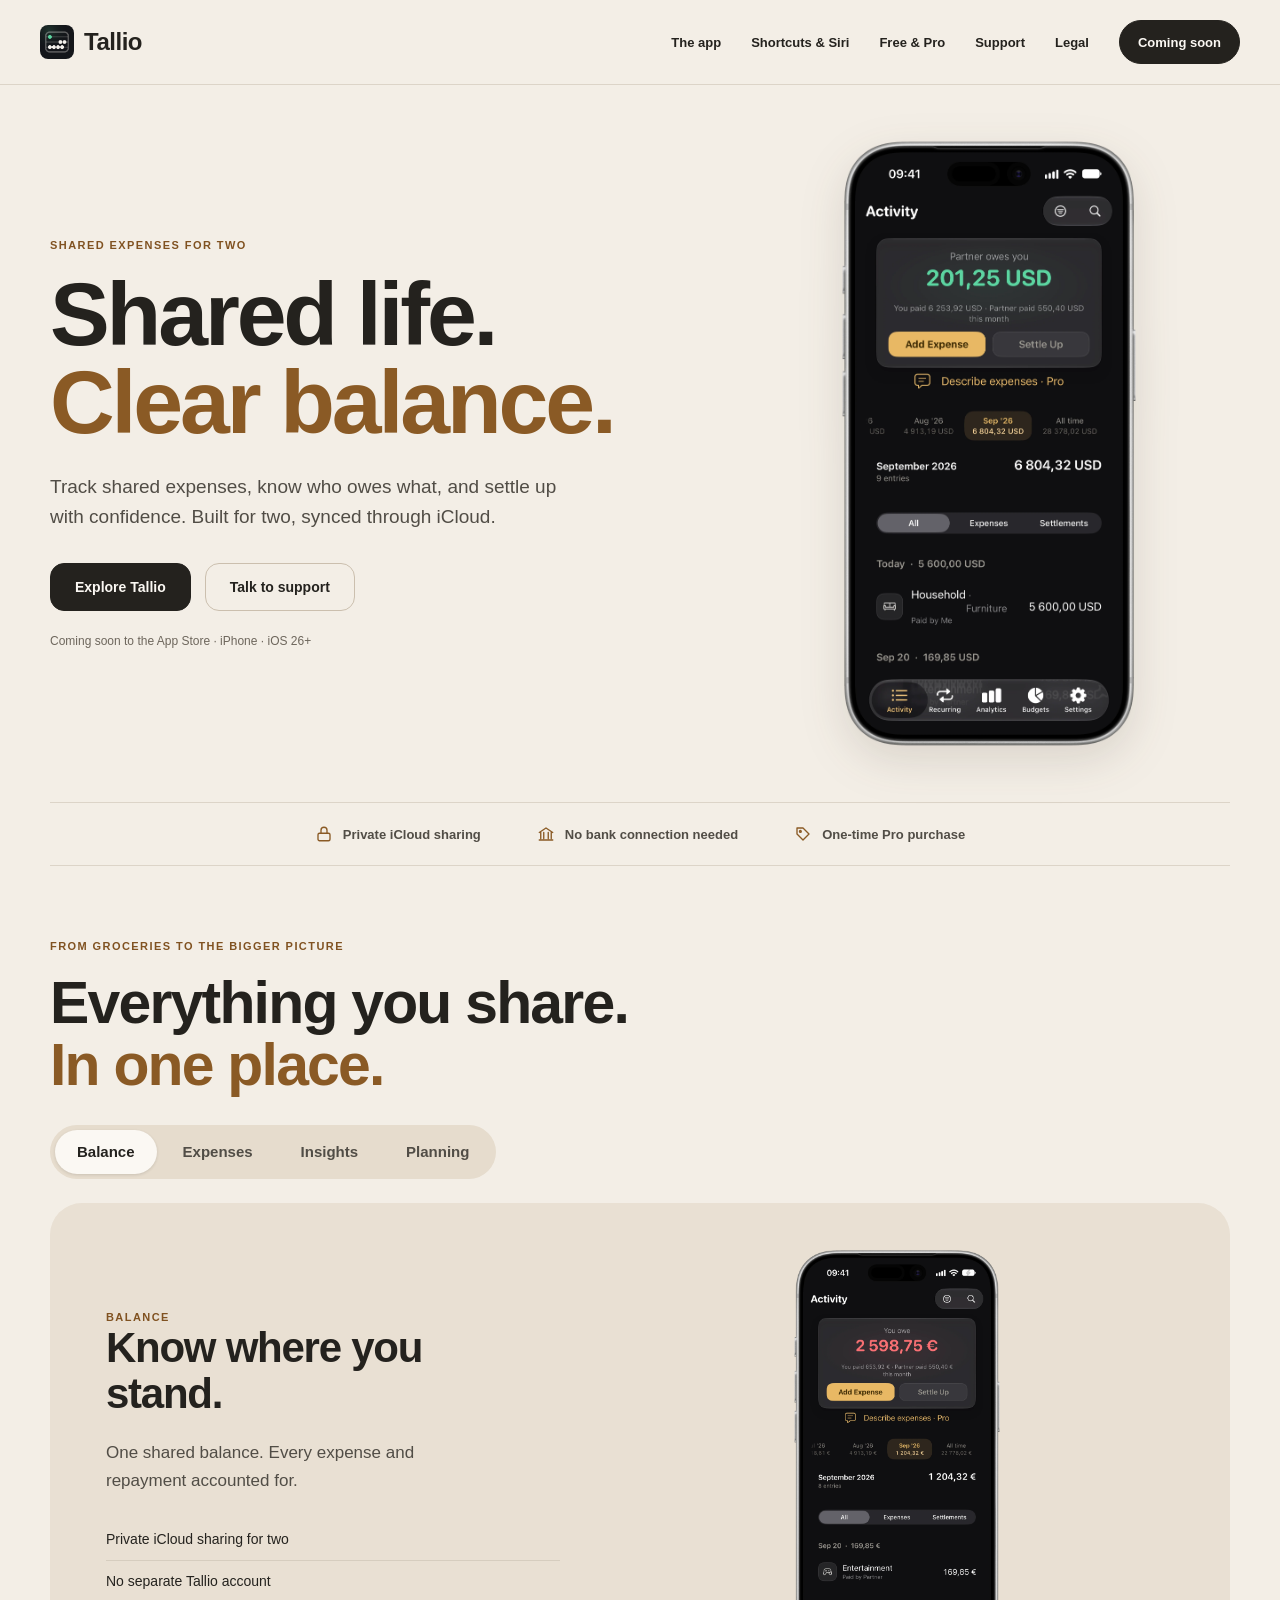
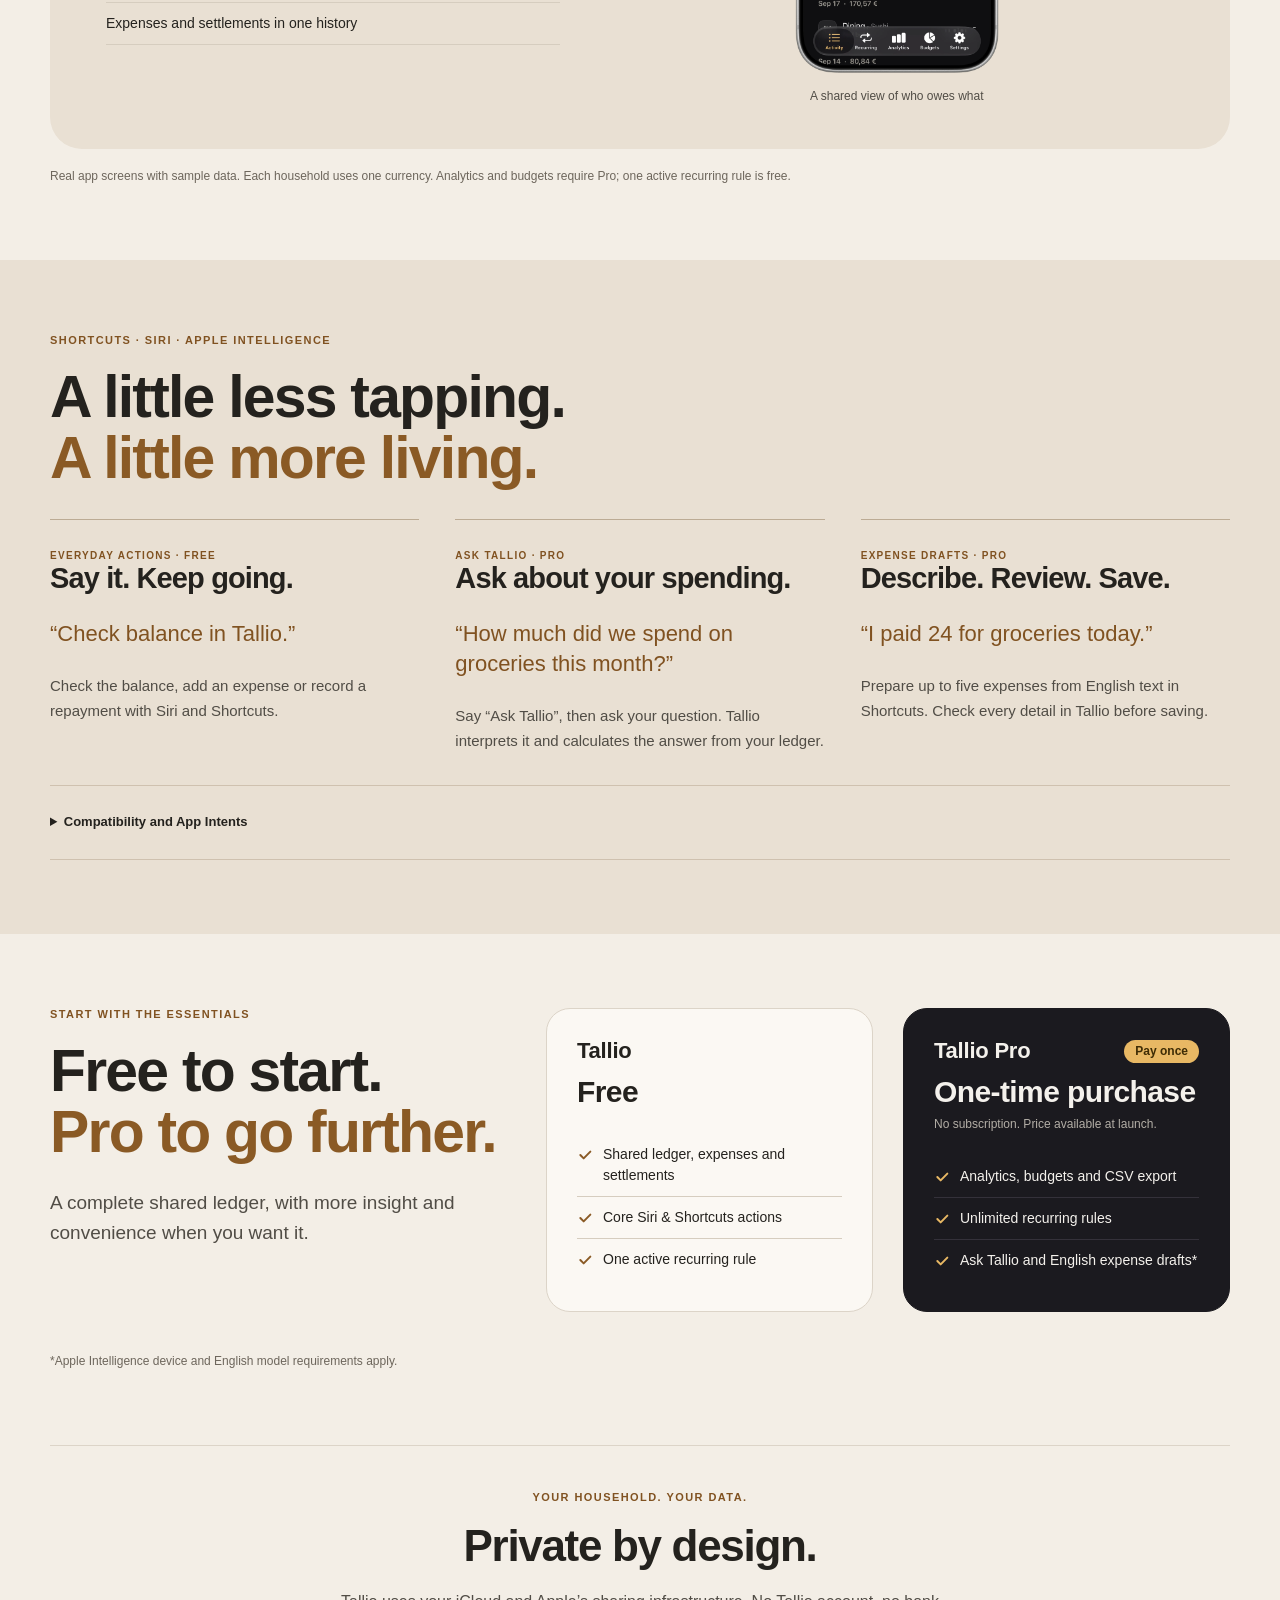
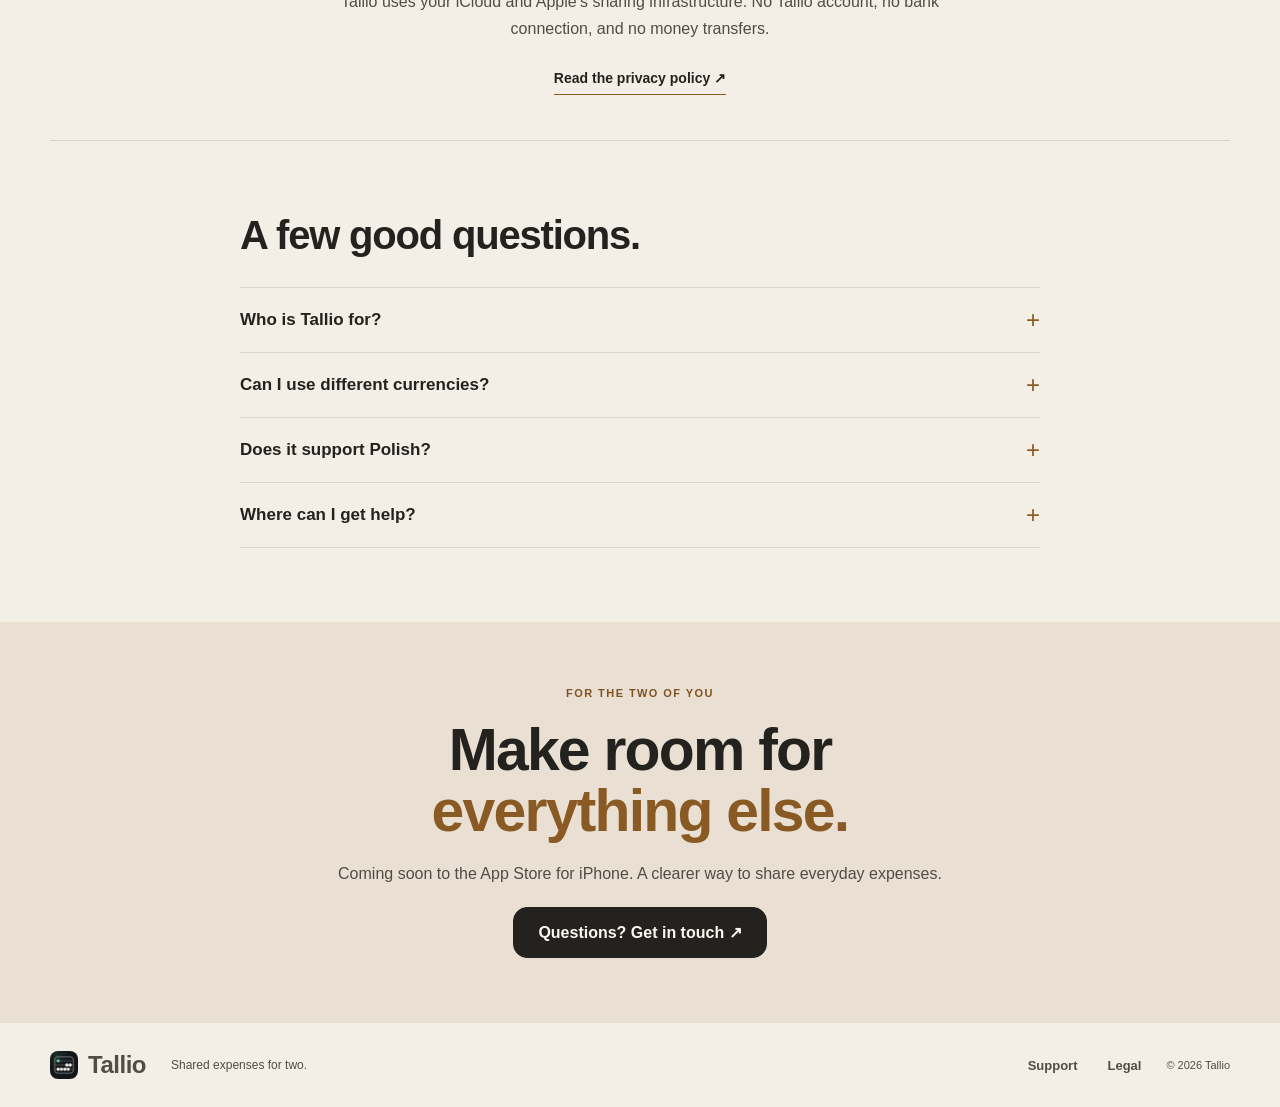
==== index.html @ 91991358 "Give the product page a confident sans-serif treatment Finish the move to sans-serif: bold headings " ====
<!doctype html><html lang="en"><head>
  <meta charset="utf-8">
  <meta name="viewport" content="width=device-width, initial-scale=1">
  <title>Tallio — shared life. Clear balance.</title>
  <meta name="description" content="Tallio is a private shared ledger for two people. Record expenses, split them fairly, and see the balance clearly. Coming soon to the App Store for iPhone.">
  <link rel="canonical" href="https://ciesls.github.io/tallio/">
  <meta property="og:type" content="website">
  <meta property="og:site_name" content="Tallio">
  <meta property="og:url" content="https://ciesls.github.io/tallio/">
  <meta property="og:title" content="Tallio — shared life. Clear balance.">
  <meta property="og:description" content="A private shared ledger for two people. Record expenses, split them fairly, and see the balance clearly.">
  <meta property="og:image" content="https://ciesls.github.io/tallio/social-preview-20260922-sans.png">
  <meta property="og:image:type" content="image/png">
  <meta property="og:image:width" content="1200">
  <meta property="og:image:height" content="630">
  <meta property="og:image:alt" content="Tallio — Shared life. Clear balance. A private shared ledger for two, with the current app in an iPhone 17 Pro frame.">
  <meta name="twitter:card" content="summary_large_image">
  <meta name="twitter:title" content="Tallio — shared life. Clear balance.">
  <meta name="twitter:description" content="A private shared ledger for two people. Coming soon to the App Store for iPhone.">
  <meta name="twitter:image" content="https://ciesls.github.io/tallio/social-preview-20260922-sans.png">
  <meta name="twitter:image:alt" content="Tallio — Shared life. Clear balance. A private shared ledger for two.">
  <link rel="icon" type="image/x-icon" href="favicon-20260909.ico">
  <link rel="icon" type="image/png" sizes="32x32" href="favicon-32-20260909.png">
  <link rel="icon" type="image/png" sizes="192x192" href="favicon-192-20260909.png">
  <link rel="apple-touch-icon" sizes="180x180" href="apple-touch-icon-20260909.png">
  <link rel="stylesheet" href="product.css?v=20260923a">
<noscript><style>.tour-panel[hidden]{display:grid}.tour-controls{display:none}</style></noscript></head><body>
<a class="skip" href="#main">Skip to content</a>
<header><a class="brand" href="#top"><img src="app-icon.png" alt="" width="34" height="34">Tallio</a><nav aria-label="Main navigation"><a href="#tour">The app</a><a href="#shortcuts">Shortcuts &amp; Siri</a><a href="#plans">Free &amp; Pro</a><a href="support.html">Support</a><a href="legal/privacy.html">Legal</a><a class="nav-cta" href="#launch">Coming soon</a></nav></header>
<main id="main"><span id="features"></span><section class="hero wrap" id="top"><div class="hero-copy"><p class="eyebrow">Shared expenses for two</p><h1>Shared life.<br><em>Clear balance.</em></h1><p class="lede">Track shared expenses, know who owes what, and settle up with confidence. Built for two, synced through iCloud.</p><div class="actions"><a class="button" href="#tour">Explore Tallio</a><a class="button button-secondary" href="support.html">Talk to support</a></div><p class="availability">Coming soon to the App Store · iPhone · iOS 26+</p></div><div class="hero-product"><img src="screenshots/framed/activity-usd-20260922.webp" width="1350" height="2760" alt="Tallio’s shared balance and expense history" fetchpriority="high"></div></section>
<div class="trust wrap"><span><svg viewBox="0 0 24 24" aria-hidden="true"><rect x="4" y="11" width="16" height="10" rx="2"/><path d="M8 11V7a4 4 0 0 1 8 0v4"/></svg>Private iCloud sharing</span><span><svg viewBox="0 0 24 24" aria-hidden="true"><path d="M3 10l9-6 9 6M5 10v8M19 10v8M9 10v8M15 10v8M3 20h18"/></svg>No bank connection needed</span><span><svg viewBox="0 0 24 24" aria-hidden="true"><path d="M20 12l-8 8-8-8V4h8z"/><circle cx="8.5" cy="8.5" r="1.2"/></svg>One-time Pro purchase</span></div>
<section class="wrap section" id="tour"><span id="how"></span><div class="section-heading"><p class="eyebrow">From groceries to the bigger picture</p><h2>Everything you share.<br><em>In one place.</em></h2></div><div class="tour-controls" role="group" aria-label="Choose a feature"><button id="tour-0" aria-controls="panel-0" aria-pressed="true" data-panel="0">Balance</button><button id="tour-1" aria-controls="panel-1" aria-pressed="false" data-panel="1">Expenses</button><button id="tour-2" aria-controls="panel-2" aria-pressed="false" data-panel="2">Insights</button><button id="tour-3" aria-controls="panel-3" aria-pressed="false" data-panel="3">Planning</button></div><section class="tour-panel" id="panel-0" aria-labelledby="tour-0" ><div class="tour-copy"><span class="eyebrow">Balance</span><h3>Know where you stand.</h3><p>One shared balance. Every expense and repayment accounted for.</p><ul><li>Private iCloud sharing for two</li><li>No separate Tallio account</li><li>Expenses and settlements in one history</li></ul></div><div class="tour-images"><figure><a href="screenshots/framed/balance-eur-20260922.webp" target="_blank" rel="noopener"><img src="screenshots/framed/balance-eur-20260922.webp" width="1350" height="2760" alt="A shared view of who owes what" loading="lazy"></a><figcaption>A shared view of who owes what</figcaption></figure></div></section><section class="tour-panel" id="panel-1" aria-labelledby="tour-1" hidden><div class="tour-copy"><span class="eyebrow">Expenses</span><h3>Record. Split. Settle.</h3><p>Log what happened, choose who paid, and keep repayments in the same history.</p></div><div class="tour-images"><figure><a href="screenshots/framed/expense-pln-20260921.webp" target="_blank" rel="noopener"><img src="screenshots/framed/expense-pln-20260921.webp" width="1350" height="2760" alt="Add a shared expense" loading="lazy"></a><figcaption>Add a shared expense</figcaption></figure><figure><a href="screenshots/framed/settlement-jpy-20260921.webp" target="_blank" rel="noopener"><img src="screenshots/framed/settlement-jpy-20260921.webp" width="1350" height="2760" alt="Record a repayment" loading="lazy"></a><figcaption>Record a repayment</figcaption></figure></div></section><section class="tour-panel" id="panel-2" aria-labelledby="tour-2" hidden><div class="tour-copy"><span class="eyebrow">Insights · Pro</span><h3>See what changed. Understand why.</h3><p>Compare your spending over time and see the categories behind the change.</p></div><div class="tour-images"><figure><a href="screenshots/framed/analytics-overview-gbp-20260921.webp" target="_blank" rel="noopener"><img src="screenshots/framed/analytics-overview-gbp-20260921.webp" width="1350" height="2760" alt="Your spending, in perspective" loading="lazy"></a><figcaption>Your spending, in perspective</figcaption></figure><figure><a href="screenshots/framed/analytics-insights-gbp-20260921.webp" target="_blank" rel="noopener"><img src="screenshots/framed/analytics-insights-gbp-20260921.webp" width="1350" height="2760" alt="The reasons behind the numbers" loading="lazy"></a><figcaption>The reasons behind the numbers</figcaption></figure></div></section><section class="tour-panel" id="panel-3" aria-labelledby="tour-3" hidden><div class="tour-copy"><span class="eyebrow">Planning</span><h3>Make room for what’s next.</h3><p>Set category budgets and keep upcoming household bills in view.</p></div><div class="tour-images"><figure><a href="screenshots/framed/budgets-cad-20260921.webp" target="_blank" rel="noopener"><img src="screenshots/framed/budgets-cad-20260921.webp" width="1350" height="2760" alt="Category budgets · Pro" loading="lazy"></a><figcaption>Category budgets · Pro</figcaption></figure><figure><a href="screenshots/framed/recurring-eur-20260921.webp" target="_blank" rel="noopener"><img src="screenshots/framed/recurring-eur-20260921.webp" width="1350" height="2760" alt="Recurring bills · unlimited with Pro" loading="lazy"></a><figcaption>Recurring bills · unlimited with Pro</figcaption></figure></div></section>
<p class="fine">Real app screens with sample data. Each household uses one currency. Analytics and budgets require Pro; one active recurring rule is free.</p></section>
<section class="automation" id="shortcuts"><div class="wrap section"><div class="section-heading"><p class="eyebrow">Shortcuts · Siri · Apple Intelligence</p><h2>A little less tapping.<br><em>A little more living.</em></h2></div><div class="workflow-grid"><article><span class="eyebrow">Everyday actions · Free</span><h3>Say it. Keep going.</h3><blockquote>“Check balance in Tallio.”</blockquote><p>Check the balance, add an expense or record a repayment with Siri and Shortcuts.</p></article><article><span class="eyebrow">Ask Tallio · Pro</span><h3>Ask about your spending.</h3><blockquote>“How much did we spend on groceries this month?”</blockquote><p>Say “Ask Tallio”, then ask your question. Tallio interprets it and calculates the answer from your ledger.</p></article><article><span class="eyebrow">Expense drafts · Pro</span><h3>Describe. Review. Save.</h3><blockquote>“I paid 24 for groceries today.”</blockquote><p>Prepare up to five expenses from English text in Shortcuts. Check every detail in Tallio before saving.</p></article></div><details class="requirements"><summary>Compatibility and App Intents</summary><p>Native App Intents connect Tallio with Siri and Shortcuts. iOS 27 adds system actions to search Activity and open ledger entries. Siri AI availability and routing depend on Apple.</p><p>Ask Tallio and English expense drafts require Pro, a compatible Apple Intelligence device and an available English on-device model. The core ledger supports iOS 26 and later.</p></details></div></section>
<section class="wrap section plans" id="plans"><span id="pro" hidden></span><div><p class="eyebrow">Start with the essentials</p><h2>Free to start.<br><em>Pro to go further.</em></h2><p class="lede">A complete shared ledger, with more insight and convenience when you want it.</p></div><div class="plan-options"><article><h3>Tallio</h3><p class="plan-value">Free</p><ul><li>Shared ledger, expenses and settlements</li><li>Core Siri &amp; Shortcuts actions</li><li>One active recurring rule</li></ul></article><article class="plan-pro"><h3>Tallio Pro <span class="badge">Pay once</span></h3><p class="plan-value">One-time purchase</p><p class="small">No subscription. Price available at launch.</p><ul><li>Analytics, budgets and CSV export</li><li>Unlimited recurring rules</li><li>Ask Tallio and English expense drafts*</li></ul></article></div><p class="fine">*Apple Intelligence device and English model requirements apply.</p></section>
<section class="wrap quiet" id="privacy"><p class="eyebrow">Your household. Your data.</p><h2>Private by design.</h2><p>Tallio uses your iCloud and Apple’s sharing infrastructure. No Tallio account, no bank connection, and no money transfers.</p><a class="text-link" href="legal/privacy.html">Read the privacy policy ↗</a></section>
<section class="wrap faq section"><h2>A few good questions.</h2><details><summary>Who is Tallio for?</summary><p>Two people sharing household costs: partners, roommates, or anyone who wants one clear shared ledger.</p></details><details><summary>Can I use different currencies?</summary><p>Choose one currency for your household. Tallio does not convert currencies or mix them within a ledger.</p></details><details><summary>Does it support Polish?</summary><p>The app supports English and Polish. Ask Tallio and expense drafts currently accept English only.</p></details><details><summary>Where can I get help?</summary><p>Visit <a href="support.html">Tallio support</a> for setup guides and contact details.</p></details></section>
<section class="launch" id="launch"><span id="start"></span><div class="wrap"><p class="eyebrow">For the two of you</p><h2>Make room for<br><em>everything else.</em></h2><p>Coming soon to the App Store for iPhone. A clearer way to share everyday expenses.</p><p><a class="button" href="support.html">Questions? Get in touch ↗</a></p></div></section></main>
<footer class="wrap"><a class="brand" href="#top"><img src="app-icon.png" alt="" width="28" height="28">Tallio</a><p>Shared expenses for two.</p><nav aria-label="Footer"><a href="support.html">Support</a><a href="legal/privacy.html">Legal</a></nav><small>© 2026 Tallio</small></footer>
<script>document.querySelectorAll('[data-panel]').forEach(b=>b.addEventListener('click',()=>{document.querySelectorAll('[data-panel]').forEach(x=>x.setAttribute('aria-pressed',String(x===b)));document.querySelectorAll('.tour-panel').forEach(p=>p.hidden=p.id!=='panel-'+b.dataset.panel)}));</script></body></html>
---- product.css ----
*{box-sizing:border-box}html{scroll-behavior:smooth;scroll-padding-top:24px}body{margin:0;background:#f3eee6;color:#24221e;font-family:-apple-system,BlinkMacSystemFont,"Segoe UI",sans-serif}a{color:inherit;text-decoration:none}button,input{font:inherit}a:focus-visible,button:focus-visible,input:focus-visible,summary:focus-visible{outline:3px solid #8a5a25;outline-offset:5px}.skip{position:absolute;left:-9999px}.skip:focus{left:16px;top:16px;background:white;z-index:10;padding:12px}.wrap{width:min(1180px,calc(100% - 80px));margin:auto}header{display:flex;align-items:center;justify-content:space-between;gap:20px;padding:20px 40px;border-bottom:1px solid #dcd4c8}.brand{display:flex;align-items:center;gap:10px;letter-spacing:-.02em;font:700 24px -apple-system,BlinkMacSystemFont,"Segoe UI",sans-serif}.brand img{border-radius:8px}nav{display:flex;gap:30px;align-items:center;font-size:13px;font-weight:650}.nav-cta,.button{display:inline-flex;justify-content:center;align-items:center;min-height:44px;padding:15px 24px;background:#24221e;color:#fbf8f3;font-weight:600;border:1px solid #24221e;border-radius:14px;cursor:pointer}.nav-cta{padding:10px 18px;border-radius:999px}.button:hover,.nav-cta:hover{background:#3a372f}.button-secondary{background:transparent;color:#24221e;border-color:#cbbfae}.button-secondary:hover{background:#e9e0d3}h1,h2,h3,p{margin:0}h1,h2,h3{font-family:-apple-system,BlinkMacSystemFont,"SF Pro Display","Segoe UI",sans-serif;font-weight:700;letter-spacing:-.03em}h1{letter-spacing:-.035em}em{color:#8a5a25;font-style:normal;font-weight:inherit}h1{font-size:clamp(60px,7vw,94px);line-height:.98}h2{font-size:clamp(40px,4.6vw,62px);line-height:1.04}h3{font-size:31px;line-height:1.1}.eyebrow{font-size:11px;font-weight:750;letter-spacing:.13em;text-transform:uppercase;color:#805221;margin-bottom:20px}.hero{display:grid;grid-template-columns:1.3fr 1fr;align-items:center;gap:70px;padding:52px 0}.lede{font-size:19px;line-height:1.6;color:#514d46;max-width:510px;margin-top:25px}.actions{display:flex;flex-wrap:wrap;align-items:center;gap:14px;margin-top:30px;font-size:14px}.text-link{border-bottom:1px solid #8a5a25;padding:8px 0;font-size:14px;font-weight:650}.availability{margin-top:23px;font-size:12px;color:#6d665c}.hero-product{text-align:center}.hero-product img{width:300px;height:auto;display:block;margin:auto;filter:drop-shadow(0 15px 22px #3d301b22)}.trust{display:flex;justify-content:center;gap:56px;padding:22px 0;border-block:1px solid #dcd4c8;font-size:13px;font-weight:600;color:#514d46}.trust span{display:flex;align-items:center;gap:10px}.trust svg{flex-shrink:0;width:18px;height:18px;fill:none;stroke:#8a5a25;stroke-width:1.8;stroke-linecap:round;stroke-linejoin:round}.section{padding-block:74px}.section-heading{margin-bottom:30px}.tour-controls{display:inline-flex;gap:4px;margin:0 0 24px;padding:5px;background:#e6dccd;border-radius:999px}.tour-controls button{background:none;border:0;border-radius:999px;padding:0 22px;cursor:pointer;color:#514d46;font-size:15px;font-weight:600;min-height:44px}.tour-controls button:hover{color:#24221e}.tour-controls button[aria-pressed=true]{background:#fbf8f3;color:#24221e;box-shadow:0 1px 3px #24221e24}.tour-panel{display:grid;grid-template-columns:.9fr 1.1fr;gap:60px;align-items:center;background:#e9e0d3;border-radius:32px;padding:44px 56px}.tour-panel[hidden]{display:none}.tour-copy h3{font-size:42px;max-width:420px}.tour-copy p{margin-top:22px;color:#514d46;font-size:17px;line-height:1.6;max-width:380px}ul{padding:0;list-style:none;margin:25px 0 0}li{padding:10px 0;border-bottom:1px solid #d6cdbf;font-size:14px;line-height:1.5}.tour-images{display:flex;gap:22px;justify-content:center}.tour-images figure{margin:0;min-width:0;flex:1;max-width:210px;text-align:center}.tour-images img{width:100%;height:auto;display:block}.tour-images figcaption{font-size:12px;color:#514d46;margin-top:12px;line-height:1.4}.fine{font-size:12px;line-height:1.6;color:#6d665c;margin-top:18px}.automation{background:#e9e0d3}.workflow-grid{display:grid;grid-template-columns:repeat(3,1fr);gap:36px}.workflow-grid article{border-top:1px solid #bcab94;padding-top:25px}.workflow-grid .eyebrow{font-size:10px}.workflow-grid h3{font-size:29px}.workflow-grid blockquote{font:500 22px/1.35 -apple-system,BlinkMacSystemFont,"Segoe UI",sans-serif;margin:25px 0;color:#805221}.workflow-grid p{font-size:15px;line-height:1.65;color:#514d46}.requirements{margin-top:32px;border-block:1px solid #cfc1af;padding:18px 0;font-size:13px;line-height:1.6}.requirements p{margin-top:15px;max-width:850px}.plans{display:grid;grid-template-columns:.8fr 1.2fr;gap:40px}.plans .fine{grid-column:1/-1;margin:0}.plan-options{display:grid;grid-template-columns:1fr 1fr;gap:30px}.plan-options article{background:#fbf8f3;border:1px solid #dcd4c8;border-radius:24px;padding:30px}.plan-options h3{font-size:22px;letter-spacing:-.01em;display:flex;justify-content:space-between;align-items:center;gap:12px}.plan-options li{display:flex;gap:10px}.plan-options li::before{content:"";flex-shrink:0;width:16px;height:16px;margin-top:3px;background:#8a5a25;-webkit-mask:url("data:image/svg+xml,%3Csvg xmlns='http://www.w3.org/2000/svg' viewBox='0 0 24 24' fill='none' stroke='black' stroke-width='3' stroke-linecap='round' stroke-linejoin='round'%3E%3Cpath d='M5 12l5 5L20 7'/%3E%3C/svg%3E") center/contain no-repeat;mask:url("data:image/svg+xml,%3Csvg xmlns='http://www.w3.org/2000/svg' viewBox='0 0 24 24' fill='none' stroke='black' stroke-width='3' stroke-linecap='round' stroke-linejoin='round'%3E%3Cpath d='M5 12l5 5L20 7'/%3E%3C/svg%3E") center/contain no-repeat}.plan-options li:last-child{border-bottom:0}.plan-options .plan-pro{background:#1b1a1f;border-color:#1b1a1f;color:#f4f1ec}.plan-pro li{border-color:#34313a}.plan-pro li::before{background:#e8b864}.plan-pro .small{color:#b3aea6}.badge{padding:5px 11px;background:#e8b864;color:#3e2c05;border-radius:999px;font-size:12px;font-weight:700;letter-spacing:0}.plan-value{font-size:30px;font-weight:700;letter-spacing:-.02em;margin-top:12px}.small{font-size:12px;margin-top:8px;color:#6d665c}.quiet{padding:45px 0;border-block:1px solid #dcd4c8;text-align:center}.quiet h2{font-size:44px}.quiet p:not(.eyebrow){max-width:620px;margin:20px auto;font-size:16px;line-height:1.65;color:#514d46}.quiet a{display:inline-block}.faq{max-width:800px}.faq h2{font-size:40px;margin-bottom:30px}details summary{cursor:pointer;font-weight:650;padding:8px 0}.faq summary{list-style:none;display:flex;justify-content:space-between;align-items:center;gap:20px;min-height:48px;font-size:17px}.faq summary::-webkit-details-marker{display:none}.faq summary::after{content:"+";flex-shrink:0;font-size:24px;font-weight:400;line-height:1;color:#8a5a25}.faq details[open] summary::after{content:"\2212"}.faq details{border-top:1px solid #dcd4c8;padding:8px 0;font-size:15px}.faq details:last-of-type{border-bottom:1px solid #dcd4c8}.faq details p{line-height:1.7;margin:10px 0;color:#514d46}.faq a{text-decoration:underline}.launch{text-align:center;background:#e9e0d3;padding:65px 0}.launch>div>p:not(.eyebrow){margin-top:24px;color:#514d46}form{max-width:450px;margin:27px auto 0;text-align:left}label{display:block;font-size:12px;margin-bottom:8px}.form-row{display:flex;gap:8px}input{width:100%;min-width:0;padding:14px;border:1px solid #baad98;background:#fbf8f3}form button{white-space:nowrap}.launch .fine{margin-top:10px}#form-message{font-size:13px;margin-top:12px}footer{display:flex;align-items:center;gap:25px;padding-block:28px;font-size:12px;color:#514d46}footer nav{margin-left:auto}footer small{font-size:11px}@media(max-width:800px){.wrap{width:calc(100% - 40px)}header{padding:16px 20px}header nav>a:not(.nav-cta){display:none}.brand{font-size:24px}.nav-cta{font-size:11px;padding:11px 13px}.hero{gap:25px;grid-template-columns:1fr 190px;padding:40px 0}h1{font-size:58px}.hero-product img{width:210px}.lede{font-size:16px}.actions{gap:15px}.button{font-size:14px;padding:13px 18px}.trust{font-size:12px;gap:24px}.section{padding-block:50px}.tour-panel{gap:25px;padding:25px;grid-template-columns:1fr 1.1fr}.tour-copy h3{font-size:32px}.tour-copy p{font-size:15px}.workflow-grid{gap:22px}.workflow-grid h3{font-size:24px}.workflow-grid blockquote{font-size:20px}.plans{grid-template-columns:1fr}.plan-options{gap:25px}footer{flex-wrap:wrap}}@media(max-width:520px){.hero{display:flex;flex-direction:column;gap:28px;padding:32px 0 25px}.hero-copy{width:100%}h1{font-size:53px}.eyebrow{font-size:10px;margin-bottom:14px}.lede{margin-top:18px;font-size:15px;line-height:1.55}.actions{margin-top:21px;gap:21px}.text-link{font-size:12px}.availability{margin-top:15px;font-size:11px}.hero-product img{width:230px}.trust{flex-direction:column;align-items:center;gap:12px;padding:18px 0}.actions .button{flex:1 1 100%}h2{font-size:38px}.tour-controls{display:flex}.tour-controls button{flex:1;font-size:13px;padding:0 6px}.tour-panel{grid-template-columns:1fr;padding:28px 20px;gap:25px;border-radius:24px}.tour-copy h3{font-size:32px}.tour-copy p{margin-top:14px}.tour-copy ul{display:none}.tour-images{gap:14px}.tour-images figure{max-width:190px}.tour-images figcaption{font-size:11px}.workflow-grid{grid-template-columns:1fr;gap:26px}.workflow-grid h3{font-size:29px}.workflow-grid blockquote{margin:15px 0;font-size:21px}.workflow-grid article{padding-top:20px}.workflow-grid p{font-size:14px}.plan-options{grid-template-columns:1fr}.plan-options article{padding-top:20px}.quiet h2{font-size:36px}.quiet p:not(.eyebrow){font-size:14px}.faq h2{font-size:34px}.launch{padding:50px 0}.launch>div>p:not(.eyebrow){font-size:15px}footer p{display:none}footer nav{font-size:12px;gap:20px}footer small{width:100%}}@media(prefers-reduced-motion:reduce){html{scroll-behavior:auto}}

@media(min-width:801px) and (max-width:1000px){header{padding-inline:24px}header nav{gap:16px}}
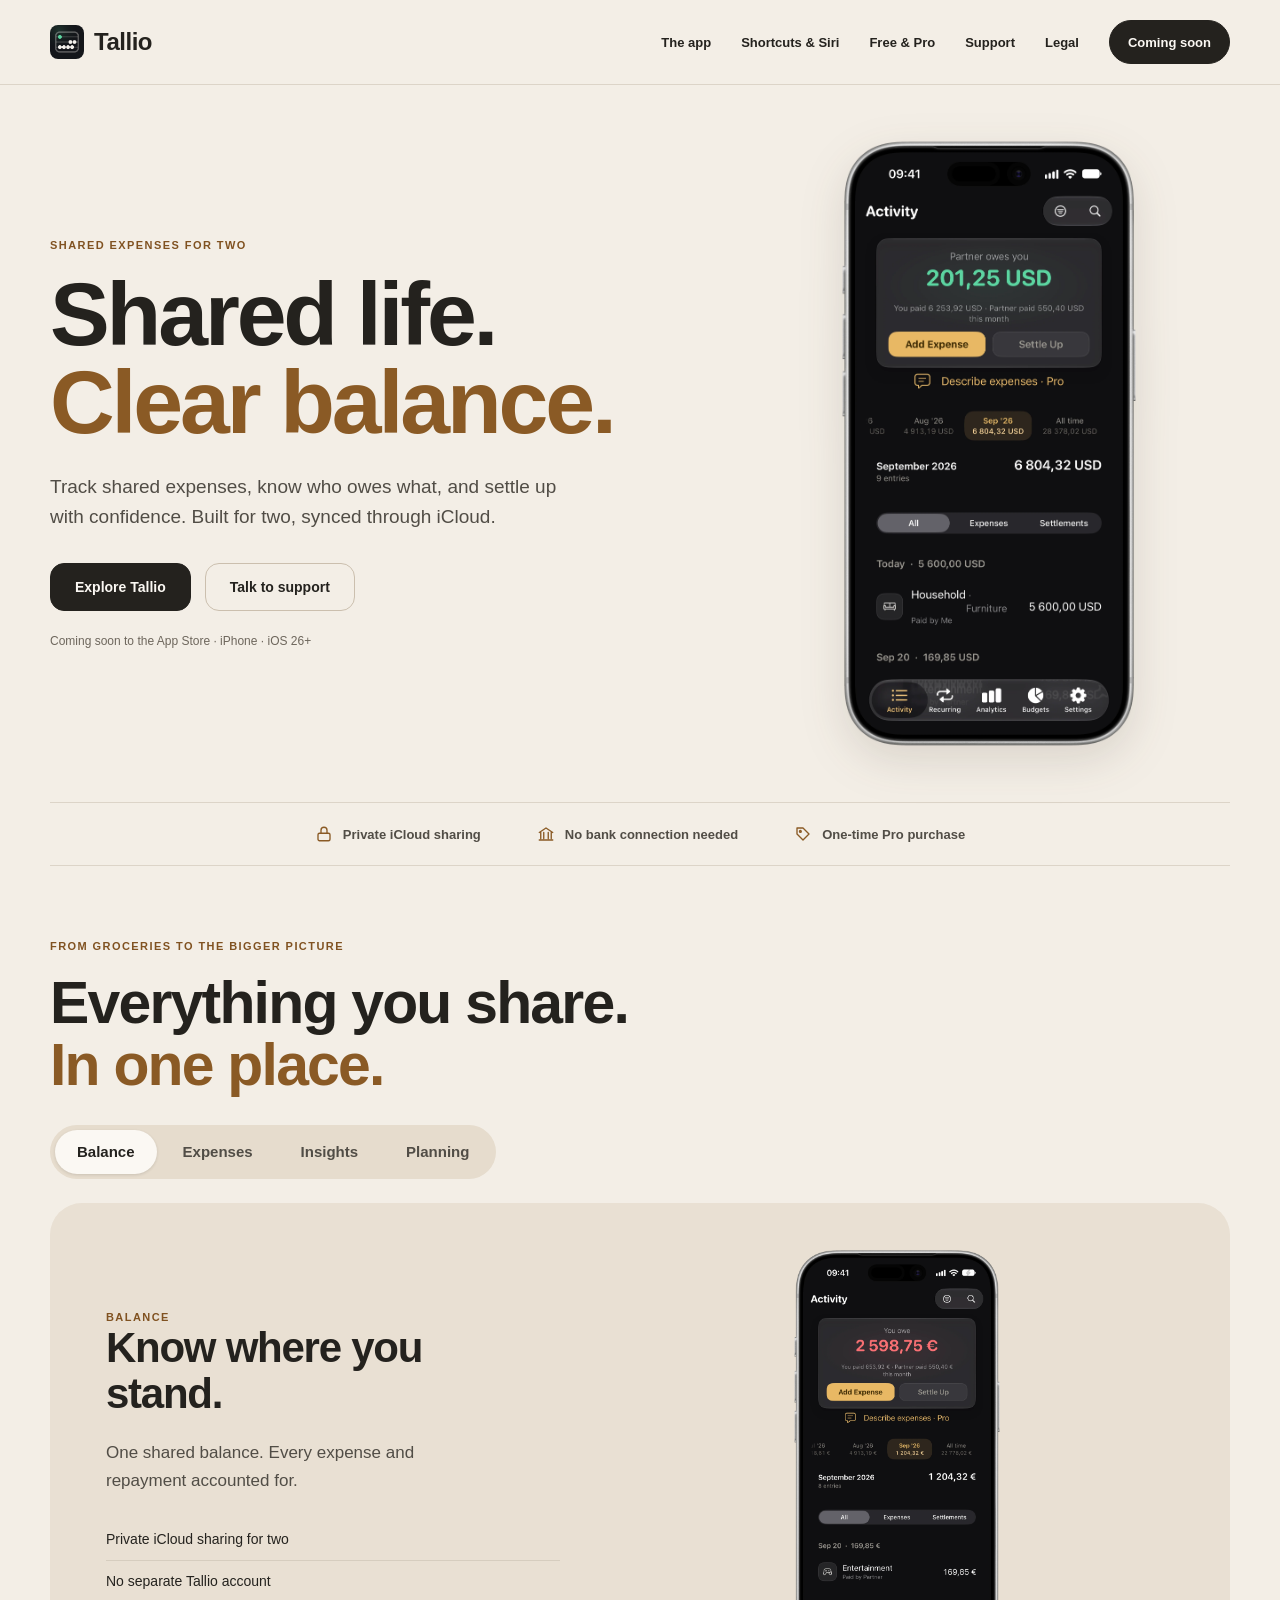
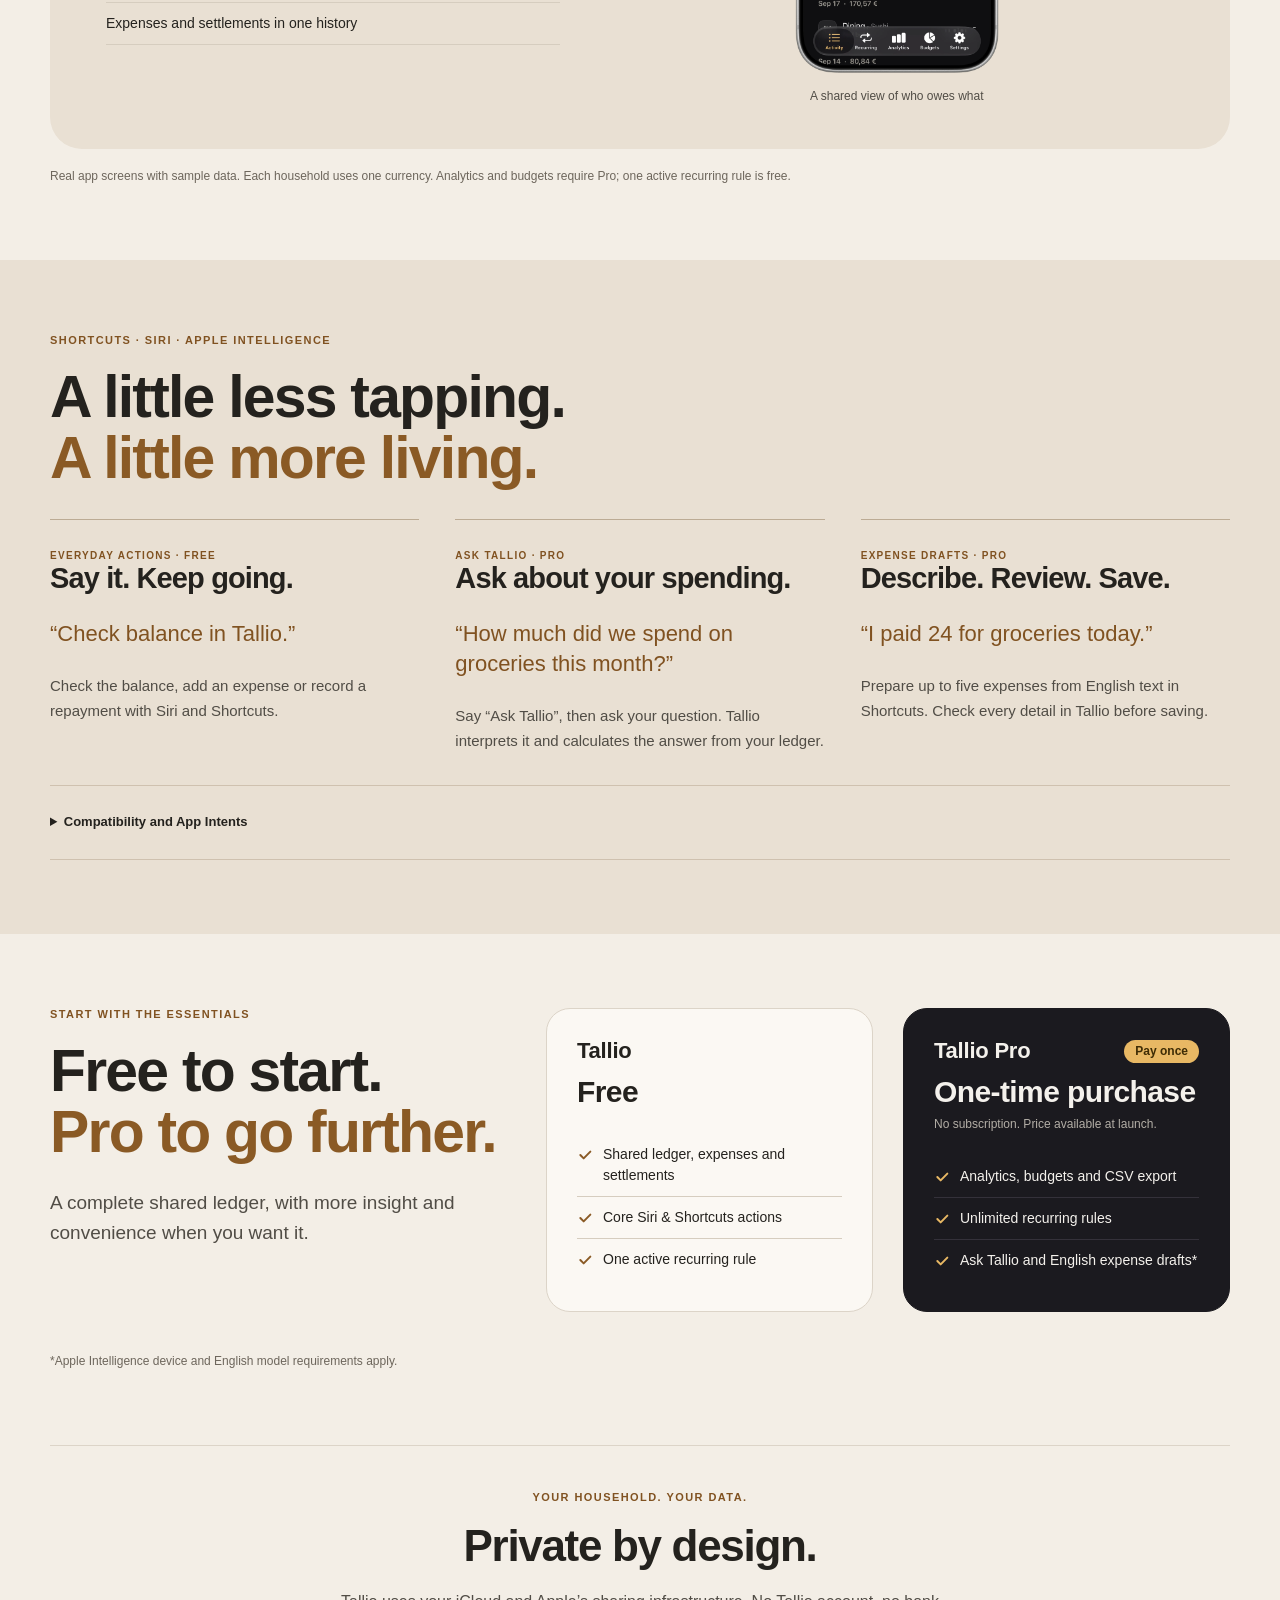
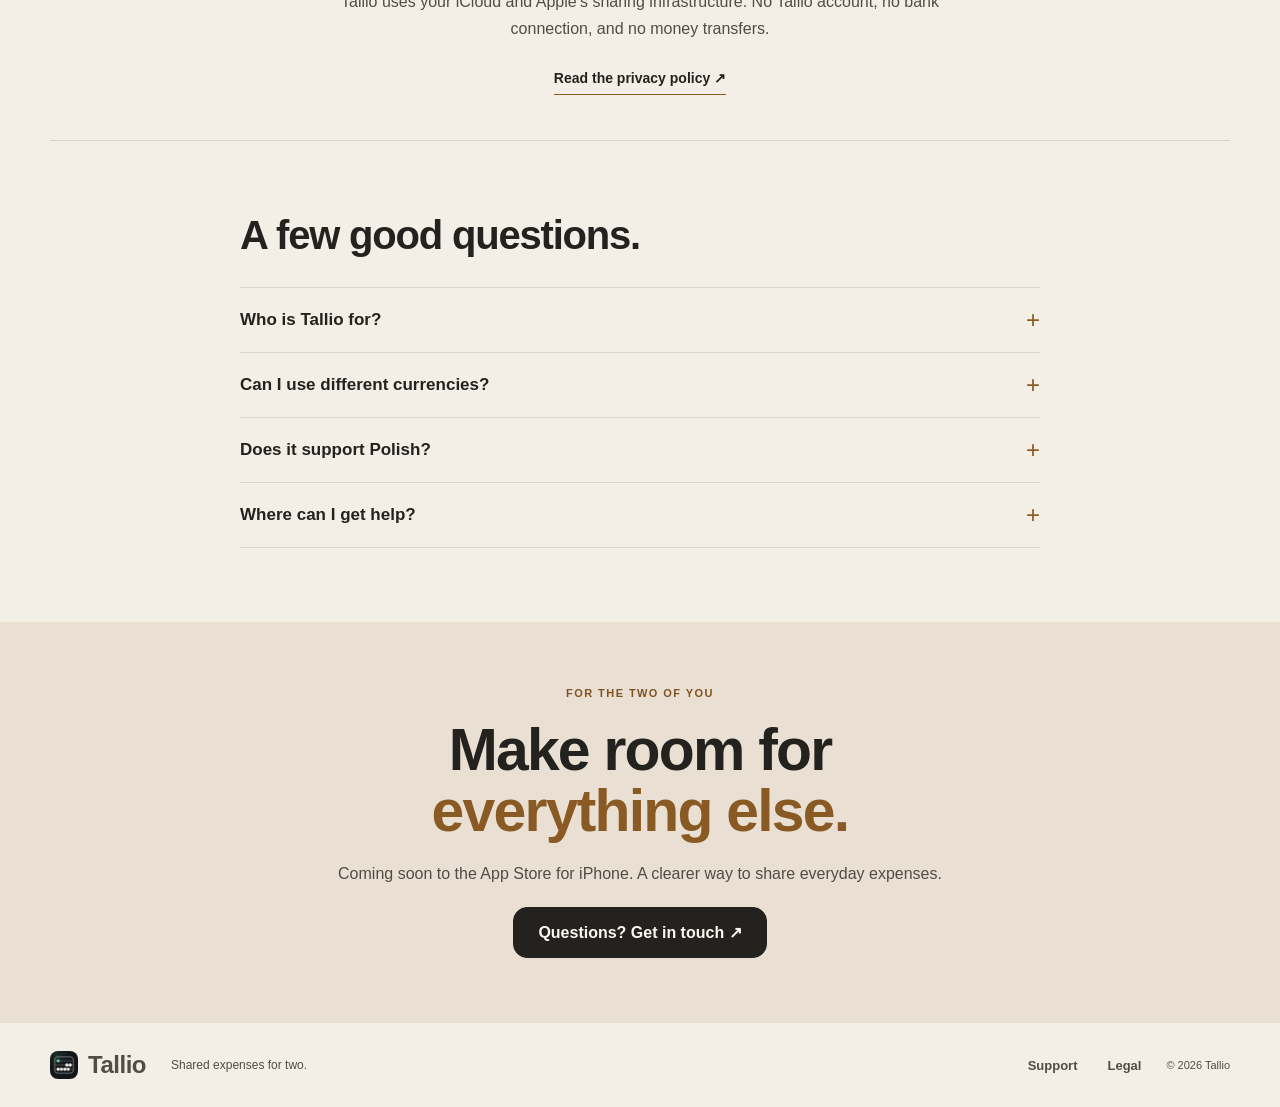
==== commit c09d1512: "Carry the product page styling to Support and Legal Support and Legal use styles.css, which still ha" ====
--- a/index.html
+++ b/index.html
@@ -23,7 +23,7 @@
   <link rel="icon" type="image/png" sizes="32x32" href="favicon-32-20260909.png">
   <link rel="icon" type="image/png" sizes="192x192" href="favicon-192-20260909.png">
   <link rel="apple-touch-icon" sizes="180x180" href="apple-touch-icon-20260909.png">
-  <link rel="stylesheet" href="product.css?v=20260923a">
+  <link rel="stylesheet" href="product.css?v=20260923b">
 <noscript><style>.tour-panel[hidden]{display:grid}.tour-controls{display:none}</style></noscript></head><body>
 <a class="skip" href="#main">Skip to content</a>
 <header><a class="brand" href="#top"><img src="app-icon.png" alt="" width="34" height="34">Tallio</a><nav aria-label="Main navigation"><a href="#tour">The app</a><a href="#shortcuts">Shortcuts &amp; Siri</a><a href="#plans">Free &amp; Pro</a><a href="support.html">Support</a><a href="legal/privacy.html">Legal</a><a class="nav-cta" href="#launch">Coming soon</a></nav></header>
--- a/product.css
+++ b/product.css
@@ -1,3 +1,3 @@
-*{box-sizing:border-box}html{scroll-behavior:smooth;scroll-padding-top:24px}body{margin:0;background:#f3eee6;color:#24221e;font-family:-apple-system,BlinkMacSystemFont,"Segoe UI",sans-serif}a{color:inherit;text-decoration:none}button,input{font:inherit}a:focus-visible,button:focus-visible,input:focus-visible,summary:focus-visible{outline:3px solid #8a5a25;outline-offset:5px}.skip{position:absolute;left:-9999px}.skip:focus{left:16px;top:16px;background:white;z-index:10;padding:12px}.wrap{width:min(1180px,calc(100% - 80px));margin:auto}header{display:flex;align-items:center;justify-content:space-between;gap:20px;padding:20px 40px;border-bottom:1px solid #dcd4c8}.brand{display:flex;align-items:center;gap:10px;letter-spacing:-.02em;font:700 24px -apple-system,BlinkMacSystemFont,"Segoe UI",sans-serif}.brand img{border-radius:8px}nav{display:flex;gap:30px;align-items:center;font-size:13px;font-weight:650}.nav-cta,.button{display:inline-flex;justify-content:center;align-items:center;min-height:44px;padding:15px 24px;background:#24221e;color:#fbf8f3;font-weight:600;border:1px solid #24221e;border-radius:14px;cursor:pointer}.nav-cta{padding:10px 18px;border-radius:999px}.button:hover,.nav-cta:hover{background:#3a372f}.button-secondary{background:transparent;color:#24221e;border-color:#cbbfae}.button-secondary:hover{background:#e9e0d3}h1,h2,h3,p{margin:0}h1,h2,h3{font-family:-apple-system,BlinkMacSystemFont,"SF Pro Display","Segoe UI",sans-serif;font-weight:700;letter-spacing:-.03em}h1{letter-spacing:-.035em}em{color:#8a5a25;font-style:normal;font-weight:inherit}h1{font-size:clamp(60px,7vw,94px);line-height:.98}h2{font-size:clamp(40px,4.6vw,62px);line-height:1.04}h3{font-size:31px;line-height:1.1}.eyebrow{font-size:11px;font-weight:750;letter-spacing:.13em;text-transform:uppercase;color:#805221;margin-bottom:20px}.hero{display:grid;grid-template-columns:1.3fr 1fr;align-items:center;gap:70px;padding:52px 0}.lede{font-size:19px;line-height:1.6;color:#514d46;max-width:510px;margin-top:25px}.actions{display:flex;flex-wrap:wrap;align-items:center;gap:14px;margin-top:30px;font-size:14px}.text-link{border-bottom:1px solid #8a5a25;padding:8px 0;font-size:14px;font-weight:650}.availability{margin-top:23px;font-size:12px;color:#6d665c}.hero-product{text-align:center}.hero-product img{width:300px;height:auto;display:block;margin:auto;filter:drop-shadow(0 15px 22px #3d301b22)}.trust{display:flex;justify-content:center;gap:56px;padding:22px 0;border-block:1px solid #dcd4c8;font-size:13px;font-weight:600;color:#514d46}.trust span{display:flex;align-items:center;gap:10px}.trust svg{flex-shrink:0;width:18px;height:18px;fill:none;stroke:#8a5a25;stroke-width:1.8;stroke-linecap:round;stroke-linejoin:round}.section{padding-block:74px}.section-heading{margin-bottom:30px}.tour-controls{display:inline-flex;gap:4px;margin:0 0 24px;padding:5px;background:#e6dccd;border-radius:999px}.tour-controls button{background:none;border:0;border-radius:999px;padding:0 22px;cursor:pointer;color:#514d46;font-size:15px;font-weight:600;min-height:44px}.tour-controls button:hover{color:#24221e}.tour-controls button[aria-pressed=true]{background:#fbf8f3;color:#24221e;box-shadow:0 1px 3px #24221e24}.tour-panel{display:grid;grid-template-columns:.9fr 1.1fr;gap:60px;align-items:center;background:#e9e0d3;border-radius:32px;padding:44px 56px}.tour-panel[hidden]{display:none}.tour-copy h3{font-size:42px;max-width:420px}.tour-copy p{margin-top:22px;color:#514d46;font-size:17px;line-height:1.6;max-width:380px}ul{padding:0;list-style:none;margin:25px 0 0}li{padding:10px 0;border-bottom:1px solid #d6cdbf;font-size:14px;line-height:1.5}.tour-images{display:flex;gap:22px;justify-content:center}.tour-images figure{margin:0;min-width:0;flex:1;max-width:210px;text-align:center}.tour-images img{width:100%;height:auto;display:block}.tour-images figcaption{font-size:12px;color:#514d46;margin-top:12px;line-height:1.4}.fine{font-size:12px;line-height:1.6;color:#6d665c;margin-top:18px}.automation{background:#e9e0d3}.workflow-grid{display:grid;grid-template-columns:repeat(3,1fr);gap:36px}.workflow-grid article{border-top:1px solid #bcab94;padding-top:25px}.workflow-grid .eyebrow{font-size:10px}.workflow-grid h3{font-size:29px}.workflow-grid blockquote{font:500 22px/1.35 -apple-system,BlinkMacSystemFont,"Segoe UI",sans-serif;margin:25px 0;color:#805221}.workflow-grid p{font-size:15px;line-height:1.65;color:#514d46}.requirements{margin-top:32px;border-block:1px solid #cfc1af;padding:18px 0;font-size:13px;line-height:1.6}.requirements p{margin-top:15px;max-width:850px}.plans{display:grid;grid-template-columns:.8fr 1.2fr;gap:40px}.plans .fine{grid-column:1/-1;margin:0}.plan-options{display:grid;grid-template-columns:1fr 1fr;gap:30px}.plan-options article{background:#fbf8f3;border:1px solid #dcd4c8;border-radius:24px;padding:30px}.plan-options h3{font-size:22px;letter-spacing:-.01em;display:flex;justify-content:space-between;align-items:center;gap:12px}.plan-options li{display:flex;gap:10px}.plan-options li::before{content:"";flex-shrink:0;width:16px;height:16px;margin-top:3px;background:#8a5a25;-webkit-mask:url("data:image/svg+xml,%3Csvg xmlns='http://www.w3.org/2000/svg' viewBox='0 0 24 24' fill='none' stroke='black' stroke-width='3' stroke-linecap='round' stroke-linejoin='round'%3E%3Cpath d='M5 12l5 5L20 7'/%3E%3C/svg%3E") center/contain no-repeat;mask:url("data:image/svg+xml,%3Csvg xmlns='http://www.w3.org/2000/svg' viewBox='0 0 24 24' fill='none' stroke='black' stroke-width='3' stroke-linecap='round' stroke-linejoin='round'%3E%3Cpath d='M5 12l5 5L20 7'/%3E%3C/svg%3E") center/contain no-repeat}.plan-options li:last-child{border-bottom:0}.plan-options .plan-pro{background:#1b1a1f;border-color:#1b1a1f;color:#f4f1ec}.plan-pro li{border-color:#34313a}.plan-pro li::before{background:#e8b864}.plan-pro .small{color:#b3aea6}.badge{padding:5px 11px;background:#e8b864;color:#3e2c05;border-radius:999px;font-size:12px;font-weight:700;letter-spacing:0}.plan-value{font-size:30px;font-weight:700;letter-spacing:-.02em;margin-top:12px}.small{font-size:12px;margin-top:8px;color:#6d665c}.quiet{padding:45px 0;border-block:1px solid #dcd4c8;text-align:center}.quiet h2{font-size:44px}.quiet p:not(.eyebrow){max-width:620px;margin:20px auto;font-size:16px;line-height:1.65;color:#514d46}.quiet a{display:inline-block}.faq{max-width:800px}.faq h2{font-size:40px;margin-bottom:30px}details summary{cursor:pointer;font-weight:650;padding:8px 0}.faq summary{list-style:none;display:flex;justify-content:space-between;align-items:center;gap:20px;min-height:48px;font-size:17px}.faq summary::-webkit-details-marker{display:none}.faq summary::after{content:"+";flex-shrink:0;font-size:24px;font-weight:400;line-height:1;color:#8a5a25}.faq details[open] summary::after{content:"\2212"}.faq details{border-top:1px solid #dcd4c8;padding:8px 0;font-size:15px}.faq details:last-of-type{border-bottom:1px solid #dcd4c8}.faq details p{line-height:1.7;margin:10px 0;color:#514d46}.faq a{text-decoration:underline}.launch{text-align:center;background:#e9e0d3;padding:65px 0}.launch>div>p:not(.eyebrow){margin-top:24px;color:#514d46}form{max-width:450px;margin:27px auto 0;text-align:left}label{display:block;font-size:12px;margin-bottom:8px}.form-row{display:flex;gap:8px}input{width:100%;min-width:0;padding:14px;border:1px solid #baad98;background:#fbf8f3}form button{white-space:nowrap}.launch .fine{margin-top:10px}#form-message{font-size:13px;margin-top:12px}footer{display:flex;align-items:center;gap:25px;padding-block:28px;font-size:12px;color:#514d46}footer nav{margin-left:auto}footer small{font-size:11px}@media(max-width:800px){.wrap{width:calc(100% - 40px)}header{padding:16px 20px}header nav>a:not(.nav-cta){display:none}.brand{font-size:24px}.nav-cta{font-size:11px;padding:11px 13px}.hero{gap:25px;grid-template-columns:1fr 190px;padding:40px 0}h1{font-size:58px}.hero-product img{width:210px}.lede{font-size:16px}.actions{gap:15px}.button{font-size:14px;padding:13px 18px}.trust{font-size:12px;gap:24px}.section{padding-block:50px}.tour-panel{gap:25px;padding:25px;grid-template-columns:1fr 1.1fr}.tour-copy h3{font-size:32px}.tour-copy p{font-size:15px}.workflow-grid{gap:22px}.workflow-grid h3{font-size:24px}.workflow-grid blockquote{font-size:20px}.plans{grid-template-columns:1fr}.plan-options{gap:25px}footer{flex-wrap:wrap}}@media(max-width:520px){.hero{display:flex;flex-direction:column;gap:28px;padding:32px 0 25px}.hero-copy{width:100%}h1{font-size:53px}.eyebrow{font-size:10px;margin-bottom:14px}.lede{margin-top:18px;font-size:15px;line-height:1.55}.actions{margin-top:21px;gap:21px}.text-link{font-size:12px}.availability{margin-top:15px;font-size:11px}.hero-product img{width:230px}.trust{flex-direction:column;align-items:center;gap:12px;padding:18px 0}.actions .button{flex:1 1 100%}h2{font-size:38px}.tour-controls{display:flex}.tour-controls button{flex:1;font-size:13px;padding:0 6px}.tour-panel{grid-template-columns:1fr;padding:28px 20px;gap:25px;border-radius:24px}.tour-copy h3{font-size:32px}.tour-copy p{margin-top:14px}.tour-copy ul{display:none}.tour-images{gap:14px}.tour-images figure{max-width:190px}.tour-images figcaption{font-size:11px}.workflow-grid{grid-template-columns:1fr;gap:26px}.workflow-grid h3{font-size:29px}.workflow-grid blockquote{margin:15px 0;font-size:21px}.workflow-grid article{padding-top:20px}.workflow-grid p{font-size:14px}.plan-options{grid-template-columns:1fr}.plan-options article{padding-top:20px}.quiet h2{font-size:36px}.quiet p:not(.eyebrow){font-size:14px}.faq h2{font-size:34px}.launch{padding:50px 0}.launch>div>p:not(.eyebrow){font-size:15px}footer p{display:none}footer nav{font-size:12px;gap:20px}footer small{width:100%}}@media(prefers-reduced-motion:reduce){html{scroll-behavior:auto}}
+*{box-sizing:border-box}html{scroll-behavior:smooth;scroll-padding-top:24px}body{margin:0;background:#f3eee6;color:#24221e;font-family:-apple-system,BlinkMacSystemFont,"Segoe UI",sans-serif}a{color:inherit;text-decoration:none}button,input{font:inherit}a:focus-visible,button:focus-visible,input:focus-visible,summary:focus-visible{outline:3px solid #8a5a25;outline-offset:5px}.skip{position:absolute;left:-9999px}.skip:focus{left:16px;top:16px;background:white;z-index:10;padding:12px}.wrap{width:min(1180px,calc(100% - 80px));margin:auto}header{display:flex;align-items:center;justify-content:space-between;gap:20px;padding:20px max(40px,calc((100% - 1180px)/2));border-bottom:1px solid #dcd4c8}.brand{display:flex;align-items:center;gap:10px;letter-spacing:-.02em;font:700 24px -apple-system,BlinkMacSystemFont,"Segoe UI",sans-serif}.brand img{border-radius:8px}nav{display:flex;gap:30px;align-items:center;font-size:13px;font-weight:650}.nav-cta,.button{display:inline-flex;justify-content:center;align-items:center;min-height:44px;padding:15px 24px;background:#24221e;color:#fbf8f3;font-weight:600;border:1px solid #24221e;border-radius:14px;cursor:pointer}.nav-cta{padding:10px 18px;border-radius:999px}.button:hover,.nav-cta:hover{background:#3a372f}.button-secondary{background:transparent;color:#24221e;border-color:#cbbfae}.button-secondary:hover{background:#e9e0d3}h1,h2,h3,p{margin:0}h1,h2,h3{font-family:-apple-system,BlinkMacSystemFont,"SF Pro Display","Segoe UI",sans-serif;font-weight:700;letter-spacing:-.03em}h1{letter-spacing:-.035em}em{color:#8a5a25;font-style:normal;font-weight:inherit}h1{font-size:clamp(60px,7vw,94px);line-height:.98}h2{font-size:clamp(40px,4.6vw,62px);line-height:1.04}h3{font-size:31px;line-height:1.1}.eyebrow{font-size:11px;font-weight:750;letter-spacing:.13em;text-transform:uppercase;color:#805221;margin-bottom:20px}.hero{display:grid;grid-template-columns:1.3fr 1fr;align-items:center;gap:70px;padding:52px 0}.lede{font-size:19px;line-height:1.6;color:#514d46;max-width:510px;margin-top:25px}.actions{display:flex;flex-wrap:wrap;align-items:center;gap:14px;margin-top:30px;font-size:14px}.text-link{border-bottom:1px solid #8a5a25;padding:8px 0;font-size:14px;font-weight:650}.availability{margin-top:23px;font-size:12px;color:#6d665c}.hero-product{text-align:center}.hero-product img{width:300px;height:auto;display:block;margin:auto;filter:drop-shadow(0 15px 22px #3d301b22)}.trust{display:flex;justify-content:center;gap:56px;padding:22px 0;border-block:1px solid #dcd4c8;font-size:13px;font-weight:600;color:#514d46}.trust span{display:flex;align-items:center;gap:10px}.trust svg{flex-shrink:0;width:18px;height:18px;fill:none;stroke:#8a5a25;stroke-width:1.8;stroke-linecap:round;stroke-linejoin:round}.section{padding-block:74px}.section-heading{margin-bottom:30px}.tour-controls{display:inline-flex;gap:4px;margin:0 0 24px;padding:5px;background:#e6dccd;border-radius:999px}.tour-controls button{background:none;border:0;border-radius:999px;padding:0 22px;cursor:pointer;color:#514d46;font-size:15px;font-weight:600;min-height:44px}.tour-controls button:hover{color:#24221e}.tour-controls button[aria-pressed=true]{background:#fbf8f3;color:#24221e;box-shadow:0 1px 3px #24221e24}.tour-panel{display:grid;grid-template-columns:.9fr 1.1fr;gap:60px;align-items:center;background:#e9e0d3;border-radius:32px;padding:44px 56px}.tour-panel[hidden]{display:none}.tour-copy h3{font-size:42px;max-width:420px}.tour-copy p{margin-top:22px;color:#514d46;font-size:17px;line-height:1.6;max-width:380px}ul{padding:0;list-style:none;margin:25px 0 0}li{padding:10px 0;border-bottom:1px solid #d6cdbf;font-size:14px;line-height:1.5}.tour-images{display:flex;gap:22px;justify-content:center}.tour-images figure{margin:0;min-width:0;flex:1;max-width:210px;text-align:center}.tour-images img{width:100%;height:auto;display:block}.tour-images figcaption{font-size:12px;color:#514d46;margin-top:12px;line-height:1.4}.fine{font-size:12px;line-height:1.6;color:#6d665c;margin-top:18px}.automation{background:#e9e0d3}.workflow-grid{display:grid;grid-template-columns:repeat(3,1fr);gap:36px}.workflow-grid article{border-top:1px solid #bcab94;padding-top:25px}.workflow-grid .eyebrow{font-size:10px}.workflow-grid h3{font-size:29px}.workflow-grid blockquote{font:500 22px/1.35 -apple-system,BlinkMacSystemFont,"Segoe UI",sans-serif;margin:25px 0;color:#805221}.workflow-grid p{font-size:15px;line-height:1.65;color:#514d46}.requirements{margin-top:32px;border-block:1px solid #cfc1af;padding:18px 0;font-size:13px;line-height:1.6}.requirements p{margin-top:15px;max-width:850px}.plans{display:grid;grid-template-columns:.8fr 1.2fr;gap:40px}.plans .fine{grid-column:1/-1;margin:0}.plan-options{display:grid;grid-template-columns:1fr 1fr;gap:30px}.plan-options article{background:#fbf8f3;border:1px solid #dcd4c8;border-radius:24px;padding:30px}.plan-options h3{font-size:22px;letter-spacing:-.01em;display:flex;justify-content:space-between;align-items:center;gap:12px}.plan-options li{display:flex;gap:10px}.plan-options li::before{content:"";flex-shrink:0;width:16px;height:16px;margin-top:3px;background:#8a5a25;-webkit-mask:url("data:image/svg+xml,%3Csvg xmlns='http://www.w3.org/2000/svg' viewBox='0 0 24 24' fill='none' stroke='black' stroke-width='3' stroke-linecap='round' stroke-linejoin='round'%3E%3Cpath d='M5 12l5 5L20 7'/%3E%3C/svg%3E") center/contain no-repeat;mask:url("data:image/svg+xml,%3Csvg xmlns='http://www.w3.org/2000/svg' viewBox='0 0 24 24' fill='none' stroke='black' stroke-width='3' stroke-linecap='round' stroke-linejoin='round'%3E%3Cpath d='M5 12l5 5L20 7'/%3E%3C/svg%3E") center/contain no-repeat}.plan-options li:last-child{border-bottom:0}.plan-options .plan-pro{background:#1b1a1f;border-color:#1b1a1f;color:#f4f1ec}.plan-pro li{border-color:#34313a}.plan-pro li::before{background:#e8b864}.plan-pro .small{color:#b3aea6}.badge{padding:5px 11px;background:#e8b864;color:#3e2c05;border-radius:999px;font-size:12px;font-weight:700;letter-spacing:0}.plan-value{font-size:30px;font-weight:700;letter-spacing:-.02em;margin-top:12px}.small{font-size:12px;margin-top:8px;color:#6d665c}.quiet{padding:45px 0;border-block:1px solid #dcd4c8;text-align:center}.quiet h2{font-size:44px}.quiet p:not(.eyebrow){max-width:620px;margin:20px auto;font-size:16px;line-height:1.65;color:#514d46}.quiet a{display:inline-block}.faq{max-width:800px}.faq h2{font-size:40px;margin-bottom:30px}details summary{cursor:pointer;font-weight:650;padding:8px 0}.faq summary{list-style:none;display:flex;justify-content:space-between;align-items:center;gap:20px;min-height:48px;font-size:17px}.faq summary::-webkit-details-marker{display:none}.faq summary::after{content:"+";flex-shrink:0;font-size:24px;font-weight:400;line-height:1;color:#8a5a25}.faq details[open] summary::after{content:"\2212"}.faq details{border-top:1px solid #dcd4c8;padding:8px 0;font-size:15px}.faq details:last-of-type{border-bottom:1px solid #dcd4c8}.faq details p{line-height:1.7;margin:10px 0;color:#514d46}.faq a{text-decoration:underline}.launch{text-align:center;background:#e9e0d3;padding:65px 0}.launch>div>p:not(.eyebrow){margin-top:24px;color:#514d46}form{max-width:450px;margin:27px auto 0;text-align:left}label{display:block;font-size:12px;margin-bottom:8px}.form-row{display:flex;gap:8px}input{width:100%;min-width:0;padding:14px;border:1px solid #baad98;background:#fbf8f3}form button{white-space:nowrap}.launch .fine{margin-top:10px}#form-message{font-size:13px;margin-top:12px}footer{display:flex;align-items:center;gap:25px;padding-block:28px;font-size:12px;color:#514d46}footer nav{margin-left:auto}footer small{font-size:11px}@media(max-width:800px){.wrap{width:calc(100% - 40px)}header{padding:16px 20px}header nav>a:not(.nav-cta){display:none}.brand{font-size:24px}.nav-cta{font-size:11px;padding:11px 13px}.hero{gap:25px;grid-template-columns:1fr 190px;padding:40px 0}h1{font-size:58px}.hero-product img{width:210px}.lede{font-size:16px}.actions{gap:15px}.button{font-size:14px;padding:13px 18px}.trust{font-size:12px;gap:24px}.section{padding-block:50px}.tour-panel{gap:25px;padding:25px;grid-template-columns:1fr 1.1fr}.tour-copy h3{font-size:32px}.tour-copy p{font-size:15px}.workflow-grid{gap:22px}.workflow-grid h3{font-size:24px}.workflow-grid blockquote{font-size:20px}.plans{grid-template-columns:1fr}.plan-options{gap:25px}footer{flex-wrap:wrap}}@media(max-width:520px){.hero{display:flex;flex-direction:column;gap:28px;padding:32px 0 25px}.hero-copy{width:100%}h1{font-size:53px}.eyebrow{font-size:10px;margin-bottom:14px}.lede{margin-top:18px;font-size:15px;line-height:1.55}.actions{margin-top:21px;gap:21px}.text-link{font-size:12px}.availability{margin-top:15px;font-size:11px}.hero-product img{width:230px}.trust{flex-direction:column;align-items:center;gap:12px;padding:18px 0}.actions .button{flex:1 1 100%}h2{font-size:38px}.tour-controls{display:flex}.tour-controls button{flex:1;font-size:13px;padding:0 6px}.tour-panel{grid-template-columns:1fr;padding:28px 20px;gap:25px;border-radius:24px}.tour-copy h3{font-size:32px}.tour-copy p{margin-top:14px}.tour-copy ul{display:none}.tour-images{gap:14px}.tour-images figure{max-width:190px}.tour-images figcaption{font-size:11px}.workflow-grid{grid-template-columns:1fr;gap:26px}.workflow-grid h3{font-size:29px}.workflow-grid blockquote{margin:15px 0;font-size:21px}.workflow-grid article{padding-top:20px}.workflow-grid p{font-size:14px}.plan-options{grid-template-columns:1fr}.plan-options article{padding-top:20px}.quiet h2{font-size:36px}.quiet p:not(.eyebrow){font-size:14px}.faq h2{font-size:34px}.launch{padding:50px 0}.launch>div>p:not(.eyebrow){font-size:15px}footer p{display:none}footer nav{font-size:12px;gap:20px}footer small{width:100%}}@media(prefers-reduced-motion:reduce){html{scroll-behavior:auto}}
 
 @media(min-width:801px) and (max-width:1000px){header{padding-inline:24px}header nav{gap:16px}}
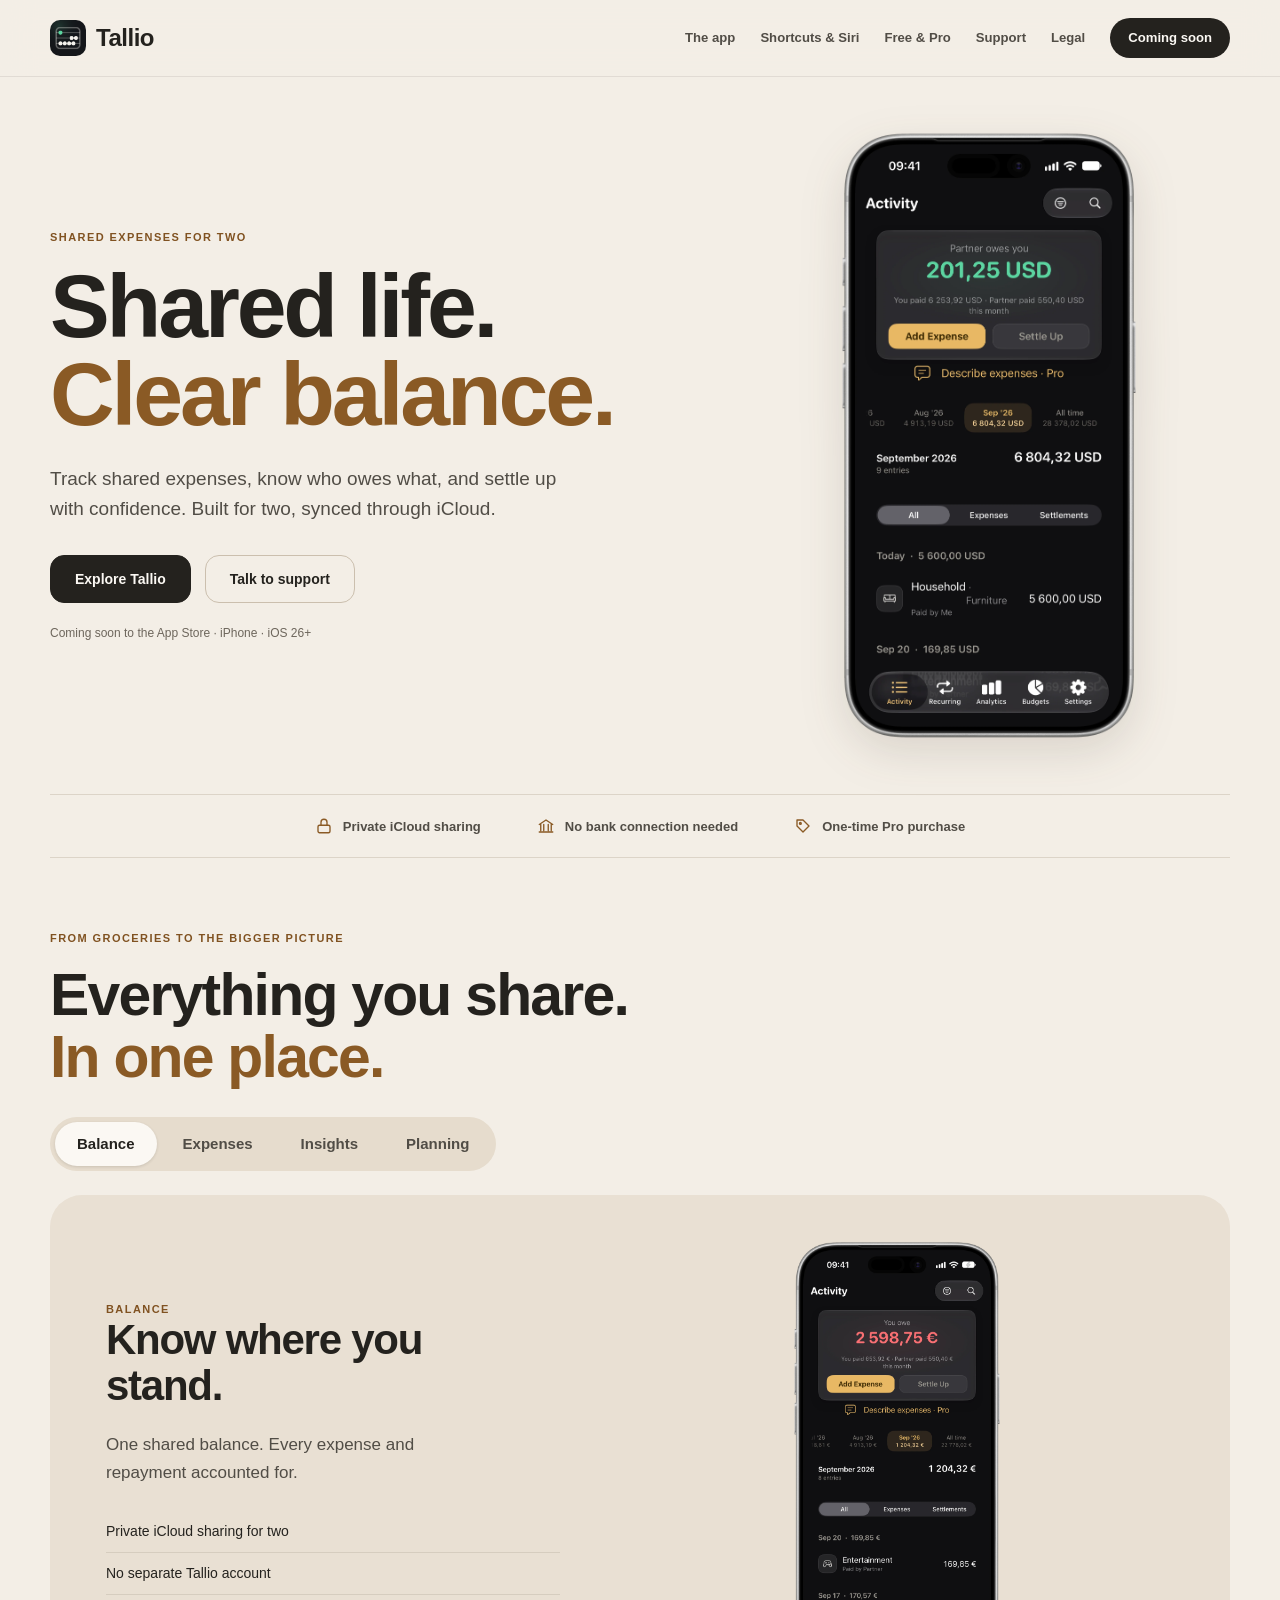
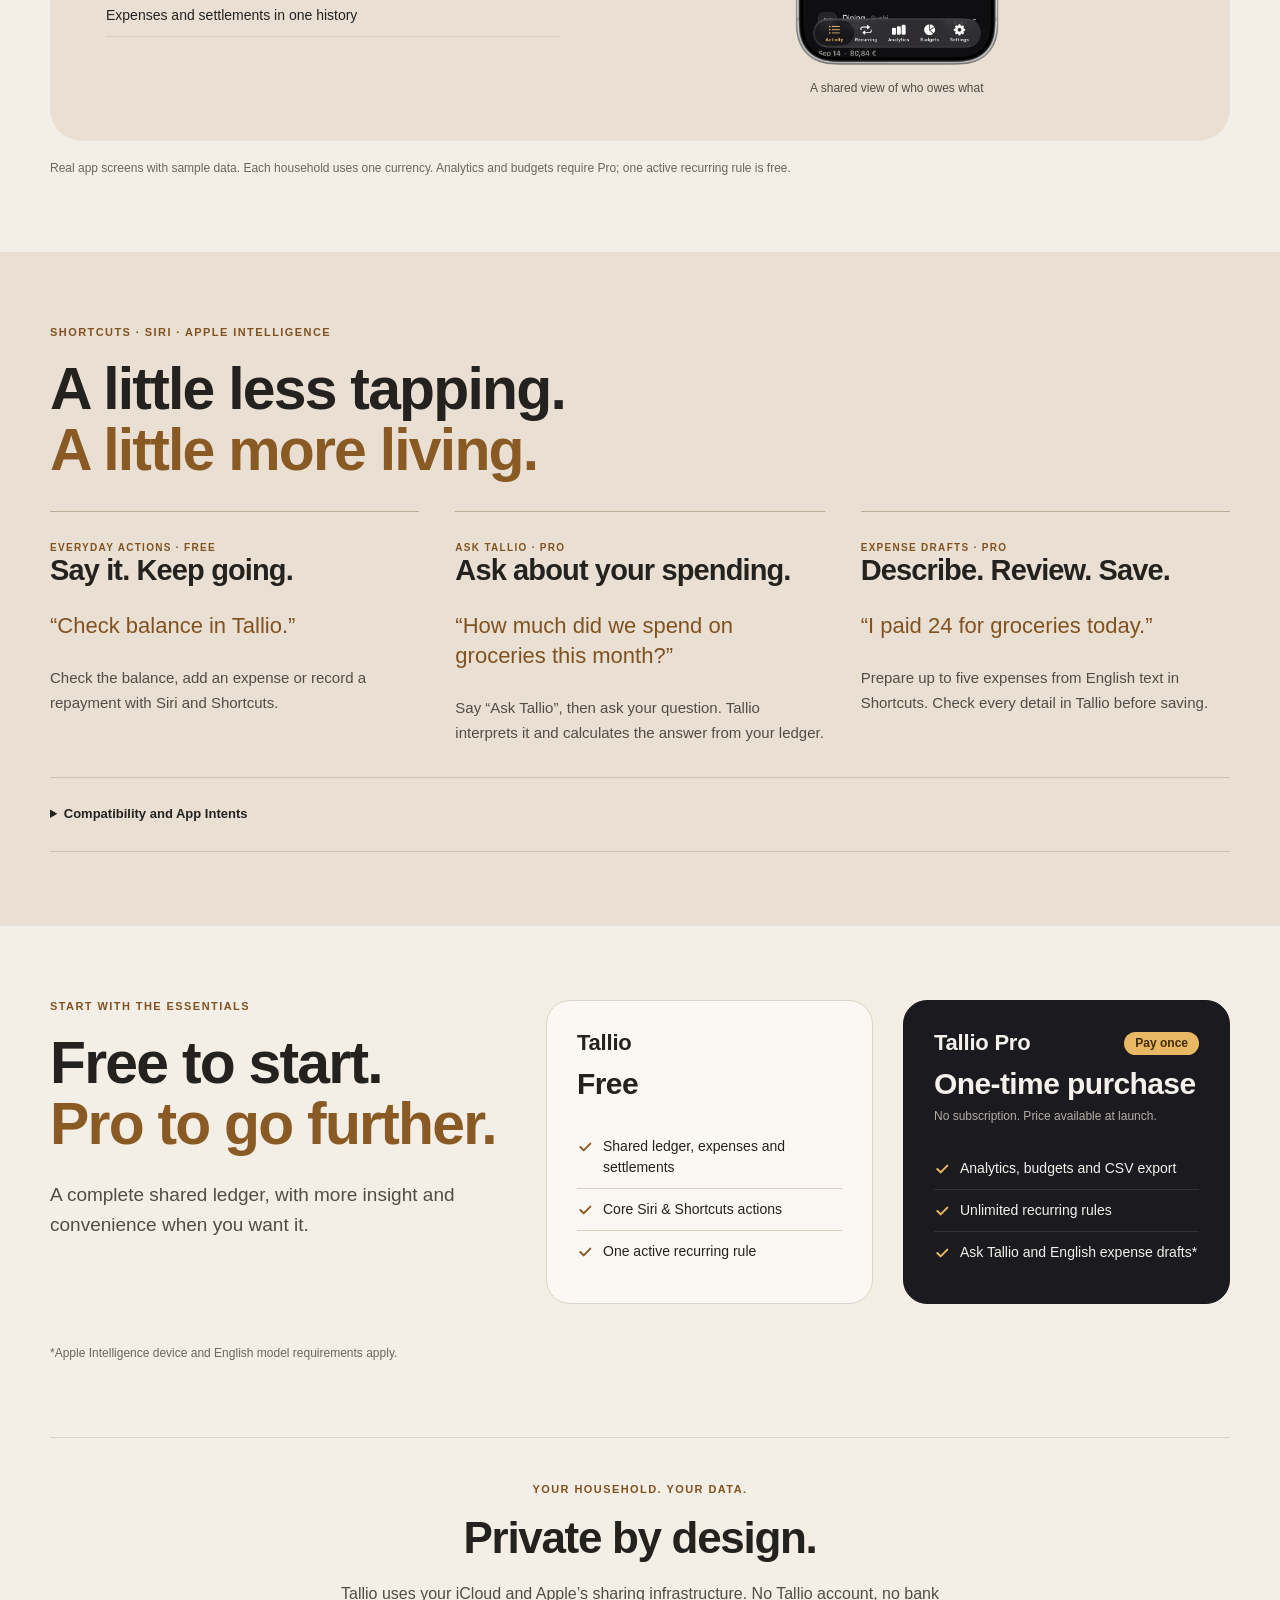
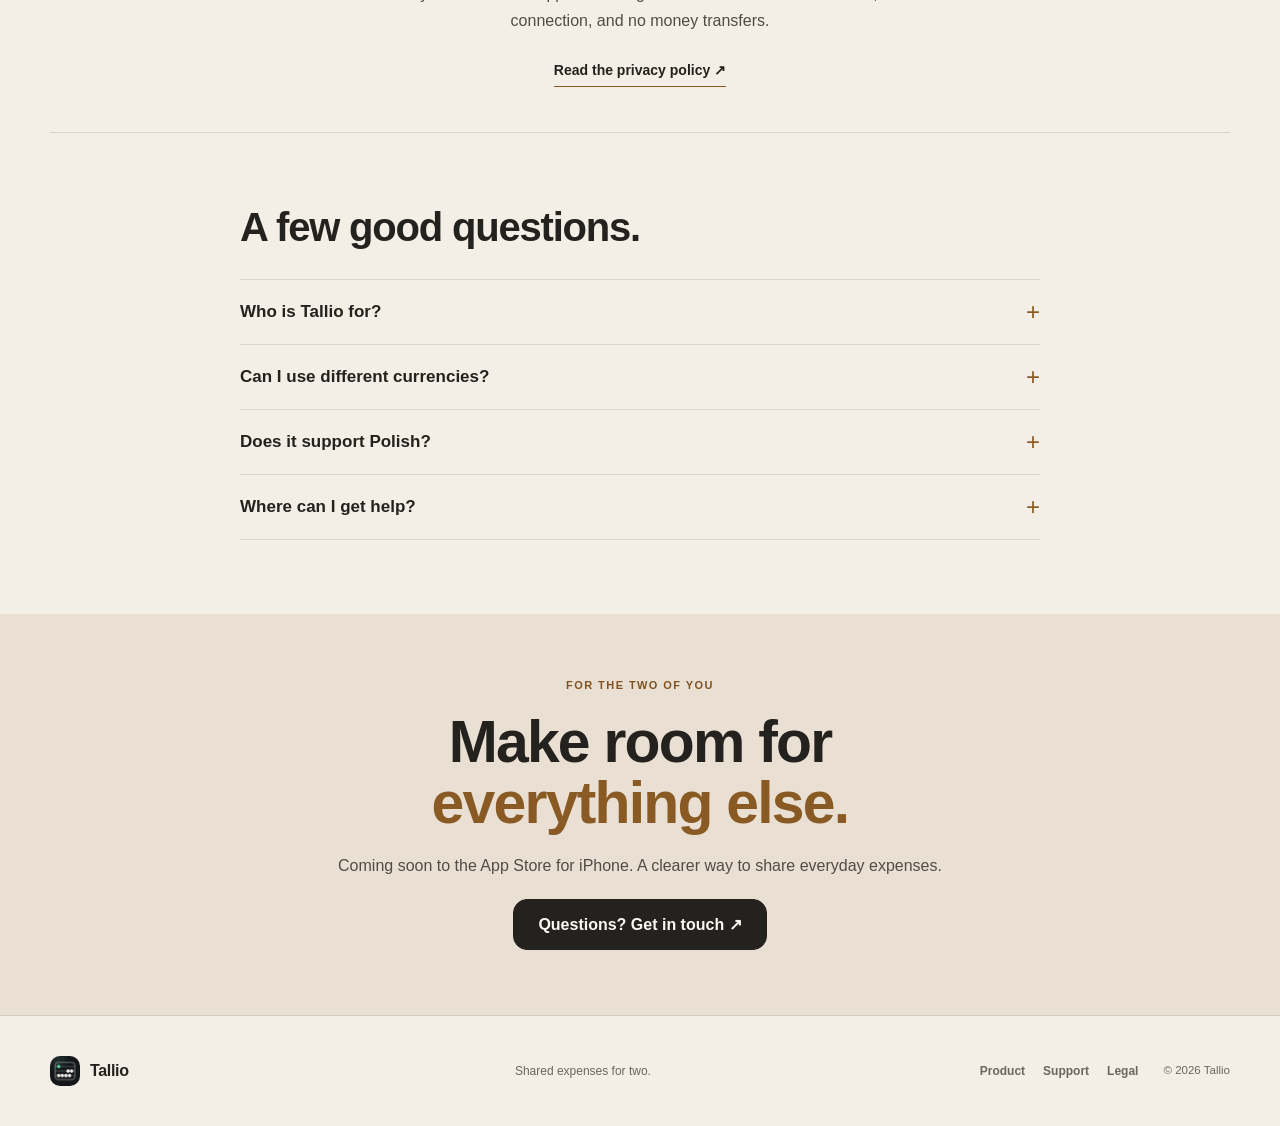
==== commit 8ab9dd13: "Share one header and footer across every page The home page had its own header, which hid Support an" ====
--- a/index.html
+++ b/index.html
@@ -23,10 +23,11 @@
   <link rel="icon" type="image/png" sizes="32x32" href="favicon-32-20260909.png">
   <link rel="icon" type="image/png" sizes="192x192" href="favicon-192-20260909.png">
   <link rel="apple-touch-icon" sizes="180x180" href="apple-touch-icon-20260909.png">
-  <link rel="stylesheet" href="product.css?v=20260923b">
+  <link rel="stylesheet" href="product.css?v=20260923c">
+  <link rel="stylesheet" href="site-chrome.css?v=20260923a">
 <noscript><style>.tour-panel[hidden]{display:grid}.tour-controls{display:none}</style></noscript></head><body>
 <a class="skip" href="#main">Skip to content</a>
-<header><a class="brand" href="#top"><img src="app-icon.png" alt="" width="34" height="34">Tallio</a><nav aria-label="Main navigation"><a href="#tour">The app</a><a href="#shortcuts">Shortcuts &amp; Siri</a><a href="#plans">Free &amp; Pro</a><a href="support.html">Support</a><a href="legal/privacy.html">Legal</a><a class="nav-cta" href="#launch">Coming soon</a></nav></header>
+<header class="site-header"><div class="header-inner"><a class="brand" href="#top" aria-label="Tallio home"><img src="app-icon.png" alt="" width="36" height="36"><span>Tallio</span></a><button class="menu-toggle" type="button" aria-expanded="false" aria-controls="site-nav">Menu</button><nav id="site-nav" class="site-nav" aria-label="Main navigation"><a href="#tour">The app</a><a href="#shortcuts">Shortcuts &amp; Siri</a><a href="#plans">Free &amp; Pro</a><a href="support.html">Support</a><a href="legal/privacy.html">Legal</a><a class="nav-cta" href="#launch">Coming soon</a></nav></div></header>
 <main id="main"><span id="features"></span><section class="hero wrap" id="top"><div class="hero-copy"><p class="eyebrow">Shared expenses for two</p><h1>Shared life.<br><em>Clear balance.</em></h1><p class="lede">Track shared expenses, know who owes what, and settle up with confidence. Built for two, synced through iCloud.</p><div class="actions"><a class="button" href="#tour">Explore Tallio</a><a class="button button-secondary" href="support.html">Talk to support</a></div><p class="availability">Coming soon to the App Store · iPhone · iOS 26+</p></div><div class="hero-product"><img src="screenshots/framed/activity-usd-20260922.webp" width="1350" height="2760" alt="Tallio’s shared balance and expense history" fetchpriority="high"></div></section>
 <div class="trust wrap"><span><svg viewBox="0 0 24 24" aria-hidden="true"><rect x="4" y="11" width="16" height="10" rx="2"/><path d="M8 11V7a4 4 0 0 1 8 0v4"/></svg>Private iCloud sharing</span><span><svg viewBox="0 0 24 24" aria-hidden="true"><path d="M3 10l9-6 9 6M5 10v8M19 10v8M9 10v8M15 10v8M3 20h18"/></svg>No bank connection needed</span><span><svg viewBox="0 0 24 24" aria-hidden="true"><path d="M20 12l-8 8-8-8V4h8z"/><circle cx="8.5" cy="8.5" r="1.2"/></svg>One-time Pro purchase</span></div>
 <section class="wrap section" id="tour"><span id="how"></span><div class="section-heading"><p class="eyebrow">From groceries to the bigger picture</p><h2>Everything you share.<br><em>In one place.</em></h2></div><div class="tour-controls" role="group" aria-label="Choose a feature"><button id="tour-0" aria-controls="panel-0" aria-pressed="true" data-panel="0">Balance</button><button id="tour-1" aria-controls="panel-1" aria-pressed="false" data-panel="1">Expenses</button><button id="tour-2" aria-controls="panel-2" aria-pressed="false" data-panel="2">Insights</button><button id="tour-3" aria-controls="panel-3" aria-pressed="false" data-panel="3">Planning</button></div><section class="tour-panel" id="panel-0" aria-labelledby="tour-0" ><div class="tour-copy"><span class="eyebrow">Balance</span><h3>Know where you stand.</h3><p>One shared balance. Every expense and repayment accounted for.</p><ul><li>Private iCloud sharing for two</li><li>No separate Tallio account</li><li>Expenses and settlements in one history</li></ul></div><div class="tour-images"><figure><a href="screenshots/framed/balance-eur-20260922.webp" target="_blank" rel="noopener"><img src="screenshots/framed/balance-eur-20260922.webp" width="1350" height="2760" alt="A shared view of who owes what" loading="lazy"></a><figcaption>A shared view of who owes what</figcaption></figure></div></section><section class="tour-panel" id="panel-1" aria-labelledby="tour-1" hidden><div class="tour-copy"><span class="eyebrow">Expenses</span><h3>Record. Split. Settle.</h3><p>Log what happened, choose who paid, and keep repayments in the same history.</p></div><div class="tour-images"><figure><a href="screenshots/framed/expense-pln-20260921.webp" target="_blank" rel="noopener"><img src="screenshots/framed/expense-pln-20260921.webp" width="1350" height="2760" alt="Add a shared expense" loading="lazy"></a><figcaption>Add a shared expense</figcaption></figure><figure><a href="screenshots/framed/settlement-jpy-20260921.webp" target="_blank" rel="noopener"><img src="screenshots/framed/settlement-jpy-20260921.webp" width="1350" height="2760" alt="Record a repayment" loading="lazy"></a><figcaption>Record a repayment</figcaption></figure></div></section><section class="tour-panel" id="panel-2" aria-labelledby="tour-2" hidden><div class="tour-copy"><span class="eyebrow">Insights · Pro</span><h3>See what changed. Understand why.</h3><p>Compare your spending over time and see the categories behind the change.</p></div><div class="tour-images"><figure><a href="screenshots/framed/analytics-overview-gbp-20260921.webp" target="_blank" rel="noopener"><img src="screenshots/framed/analytics-overview-gbp-20260921.webp" width="1350" height="2760" alt="Your spending, in perspective" loading="lazy"></a><figcaption>Your spending, in perspective</figcaption></figure><figure><a href="screenshots/framed/analytics-insights-gbp-20260921.webp" target="_blank" rel="noopener"><img src="screenshots/framed/analytics-insights-gbp-20260921.webp" width="1350" height="2760" alt="The reasons behind the numbers" loading="lazy"></a><figcaption>The reasons behind the numbers</figcaption></figure></div></section><section class="tour-panel" id="panel-3" aria-labelledby="tour-3" hidden><div class="tour-copy"><span class="eyebrow">Planning</span><h3>Make room for what’s next.</h3><p>Set category budgets and keep upcoming household bills in view.</p></div><div class="tour-images"><figure><a href="screenshots/framed/budgets-cad-20260921.webp" target="_blank" rel="noopener"><img src="screenshots/framed/budgets-cad-20260921.webp" width="1350" height="2760" alt="Category budgets · Pro" loading="lazy"></a><figcaption>Category budgets · Pro</figcaption></figure><figure><a href="screenshots/framed/recurring-eur-20260921.webp" target="_blank" rel="noopener"><img src="screenshots/framed/recurring-eur-20260921.webp" width="1350" height="2760" alt="Recurring bills · unlimited with Pro" loading="lazy"></a><figcaption>Recurring bills · unlimited with Pro</figcaption></figure></div></section>
@@ -36,5 +37,6 @@
 <section class="wrap quiet" id="privacy"><p class="eyebrow">Your household. Your data.</p><h2>Private by design.</h2><p>Tallio uses your iCloud and Apple’s sharing infrastructure. No Tallio account, no bank connection, and no money transfers.</p><a class="text-link" href="legal/privacy.html">Read the privacy policy ↗</a></section>
 <section class="wrap faq section"><h2>A few good questions.</h2><details><summary>Who is Tallio for?</summary><p>Two people sharing household costs: partners, roommates, or anyone who wants one clear shared ledger.</p></details><details><summary>Can I use different currencies?</summary><p>Choose one currency for your household. Tallio does not convert currencies or mix them within a ledger.</p></details><details><summary>Does it support Polish?</summary><p>The app supports English and Polish. Ask Tallio and expense drafts currently accept English only.</p></details><details><summary>Where can I get help?</summary><p>Visit <a href="support.html">Tallio support</a> for setup guides and contact details.</p></details></section>
 <section class="launch" id="launch"><span id="start"></span><div class="wrap"><p class="eyebrow">For the two of you</p><h2>Make room for<br><em>everything else.</em></h2><p>Coming soon to the App Store for iPhone. A clearer way to share everyday expenses.</p><p><a class="button" href="support.html">Questions? Get in touch ↗</a></p></div></section></main>
-<footer class="wrap"><a class="brand" href="#top"><img src="app-icon.png" alt="" width="28" height="28">Tallio</a><p>Shared expenses for two.</p><nav aria-label="Footer"><a href="support.html">Support</a><a href="legal/privacy.html">Legal</a></nav><small>© 2026 Tallio</small></footer>
+<footer class="site-footer"><div class="footer-inner"><a class="brand" href=""><img src="app-icon.png" alt="" width="30" height="30"><span>Tallio</span></a><p>Shared expenses for two.</p><nav aria-label="Footer navigation"><a href="">Product</a><a href="support.html">Support</a><a href="legal/privacy.html">Legal</a></nav><small>© 2026 Tallio</small></div></footer>
+<script src="script.js"></script>
 <script>document.querySelectorAll('[data-panel]').forEach(b=>b.addEventListener('click',()=>{document.querySelectorAll('[data-panel]').forEach(x=>x.setAttribute('aria-pressed',String(x===b)));document.querySelectorAll('.tour-panel').forEach(p=>p.hidden=p.id!=='panel-'+b.dataset.panel)}));</script></body></html>
--- a/product.css
+++ b/product.css
@@ -1,3 +1,3 @@
-*{box-sizing:border-box}html{scroll-behavior:smooth;scroll-padding-top:24px}body{margin:0;background:#f3eee6;color:#24221e;font-family:-apple-system,BlinkMacSystemFont,"Segoe UI",sans-serif}a{color:inherit;text-decoration:none}button,input{font:inherit}a:focus-visible,button:focus-visible,input:focus-visible,summary:focus-visible{outline:3px solid #8a5a25;outline-offset:5px}.skip{position:absolute;left:-9999px}.skip:focus{left:16px;top:16px;background:white;z-index:10;padding:12px}.wrap{width:min(1180px,calc(100% - 80px));margin:auto}header{display:flex;align-items:center;justify-content:space-between;gap:20px;padding:20px max(40px,calc((100% - 1180px)/2));border-bottom:1px solid #dcd4c8}.brand{display:flex;align-items:center;gap:10px;letter-spacing:-.02em;font:700 24px -apple-system,BlinkMacSystemFont,"Segoe UI",sans-serif}.brand img{border-radius:8px}nav{display:flex;gap:30px;align-items:center;font-size:13px;font-weight:650}.nav-cta,.button{display:inline-flex;justify-content:center;align-items:center;min-height:44px;padding:15px 24px;background:#24221e;color:#fbf8f3;font-weight:600;border:1px solid #24221e;border-radius:14px;cursor:pointer}.nav-cta{padding:10px 18px;border-radius:999px}.button:hover,.nav-cta:hover{background:#3a372f}.button-secondary{background:transparent;color:#24221e;border-color:#cbbfae}.button-secondary:hover{background:#e9e0d3}h1,h2,h3,p{margin:0}h1,h2,h3{font-family:-apple-system,BlinkMacSystemFont,"SF Pro Display","Segoe UI",sans-serif;font-weight:700;letter-spacing:-.03em}h1{letter-spacing:-.035em}em{color:#8a5a25;font-style:normal;font-weight:inherit}h1{font-size:clamp(60px,7vw,94px);line-height:.98}h2{font-size:clamp(40px,4.6vw,62px);line-height:1.04}h3{font-size:31px;line-height:1.1}.eyebrow{font-size:11px;font-weight:750;letter-spacing:.13em;text-transform:uppercase;color:#805221;margin-bottom:20px}.hero{display:grid;grid-template-columns:1.3fr 1fr;align-items:center;gap:70px;padding:52px 0}.lede{font-size:19px;line-height:1.6;color:#514d46;max-width:510px;margin-top:25px}.actions{display:flex;flex-wrap:wrap;align-items:center;gap:14px;margin-top:30px;font-size:14px}.text-link{border-bottom:1px solid #8a5a25;padding:8px 0;font-size:14px;font-weight:650}.availability{margin-top:23px;font-size:12px;color:#6d665c}.hero-product{text-align:center}.hero-product img{width:300px;height:auto;display:block;margin:auto;filter:drop-shadow(0 15px 22px #3d301b22)}.trust{display:flex;justify-content:center;gap:56px;padding:22px 0;border-block:1px solid #dcd4c8;font-size:13px;font-weight:600;color:#514d46}.trust span{display:flex;align-items:center;gap:10px}.trust svg{flex-shrink:0;width:18px;height:18px;fill:none;stroke:#8a5a25;stroke-width:1.8;stroke-linecap:round;stroke-linejoin:round}.section{padding-block:74px}.section-heading{margin-bottom:30px}.tour-controls{display:inline-flex;gap:4px;margin:0 0 24px;padding:5px;background:#e6dccd;border-radius:999px}.tour-controls button{background:none;border:0;border-radius:999px;padding:0 22px;cursor:pointer;color:#514d46;font-size:15px;font-weight:600;min-height:44px}.tour-controls button:hover{color:#24221e}.tour-controls button[aria-pressed=true]{background:#fbf8f3;color:#24221e;box-shadow:0 1px 3px #24221e24}.tour-panel{display:grid;grid-template-columns:.9fr 1.1fr;gap:60px;align-items:center;background:#e9e0d3;border-radius:32px;padding:44px 56px}.tour-panel[hidden]{display:none}.tour-copy h3{font-size:42px;max-width:420px}.tour-copy p{margin-top:22px;color:#514d46;font-size:17px;line-height:1.6;max-width:380px}ul{padding:0;list-style:none;margin:25px 0 0}li{padding:10px 0;border-bottom:1px solid #d6cdbf;font-size:14px;line-height:1.5}.tour-images{display:flex;gap:22px;justify-content:center}.tour-images figure{margin:0;min-width:0;flex:1;max-width:210px;text-align:center}.tour-images img{width:100%;height:auto;display:block}.tour-images figcaption{font-size:12px;color:#514d46;margin-top:12px;line-height:1.4}.fine{font-size:12px;line-height:1.6;color:#6d665c;margin-top:18px}.automation{background:#e9e0d3}.workflow-grid{display:grid;grid-template-columns:repeat(3,1fr);gap:36px}.workflow-grid article{border-top:1px solid #bcab94;padding-top:25px}.workflow-grid .eyebrow{font-size:10px}.workflow-grid h3{font-size:29px}.workflow-grid blockquote{font:500 22px/1.35 -apple-system,BlinkMacSystemFont,"Segoe UI",sans-serif;margin:25px 0;color:#805221}.workflow-grid p{font-size:15px;line-height:1.65;color:#514d46}.requirements{margin-top:32px;border-block:1px solid #cfc1af;padding:18px 0;font-size:13px;line-height:1.6}.requirements p{margin-top:15px;max-width:850px}.plans{display:grid;grid-template-columns:.8fr 1.2fr;gap:40px}.plans .fine{grid-column:1/-1;margin:0}.plan-options{display:grid;grid-template-columns:1fr 1fr;gap:30px}.plan-options article{background:#fbf8f3;border:1px solid #dcd4c8;border-radius:24px;padding:30px}.plan-options h3{font-size:22px;letter-spacing:-.01em;display:flex;justify-content:space-between;align-items:center;gap:12px}.plan-options li{display:flex;gap:10px}.plan-options li::before{content:"";flex-shrink:0;width:16px;height:16px;margin-top:3px;background:#8a5a25;-webkit-mask:url("data:image/svg+xml,%3Csvg xmlns='http://www.w3.org/2000/svg' viewBox='0 0 24 24' fill='none' stroke='black' stroke-width='3' stroke-linecap='round' stroke-linejoin='round'%3E%3Cpath d='M5 12l5 5L20 7'/%3E%3C/svg%3E") center/contain no-repeat;mask:url("data:image/svg+xml,%3Csvg xmlns='http://www.w3.org/2000/svg' viewBox='0 0 24 24' fill='none' stroke='black' stroke-width='3' stroke-linecap='round' stroke-linejoin='round'%3E%3Cpath d='M5 12l5 5L20 7'/%3E%3C/svg%3E") center/contain no-repeat}.plan-options li:last-child{border-bottom:0}.plan-options .plan-pro{background:#1b1a1f;border-color:#1b1a1f;color:#f4f1ec}.plan-pro li{border-color:#34313a}.plan-pro li::before{background:#e8b864}.plan-pro .small{color:#b3aea6}.badge{padding:5px 11px;background:#e8b864;color:#3e2c05;border-radius:999px;font-size:12px;font-weight:700;letter-spacing:0}.plan-value{font-size:30px;font-weight:700;letter-spacing:-.02em;margin-top:12px}.small{font-size:12px;margin-top:8px;color:#6d665c}.quiet{padding:45px 0;border-block:1px solid #dcd4c8;text-align:center}.quiet h2{font-size:44px}.quiet p:not(.eyebrow){max-width:620px;margin:20px auto;font-size:16px;line-height:1.65;color:#514d46}.quiet a{display:inline-block}.faq{max-width:800px}.faq h2{font-size:40px;margin-bottom:30px}details summary{cursor:pointer;font-weight:650;padding:8px 0}.faq summary{list-style:none;display:flex;justify-content:space-between;align-items:center;gap:20px;min-height:48px;font-size:17px}.faq summary::-webkit-details-marker{display:none}.faq summary::after{content:"+";flex-shrink:0;font-size:24px;font-weight:400;line-height:1;color:#8a5a25}.faq details[open] summary::after{content:"\2212"}.faq details{border-top:1px solid #dcd4c8;padding:8px 0;font-size:15px}.faq details:last-of-type{border-bottom:1px solid #dcd4c8}.faq details p{line-height:1.7;margin:10px 0;color:#514d46}.faq a{text-decoration:underline}.launch{text-align:center;background:#e9e0d3;padding:65px 0}.launch>div>p:not(.eyebrow){margin-top:24px;color:#514d46}form{max-width:450px;margin:27px auto 0;text-align:left}label{display:block;font-size:12px;margin-bottom:8px}.form-row{display:flex;gap:8px}input{width:100%;min-width:0;padding:14px;border:1px solid #baad98;background:#fbf8f3}form button{white-space:nowrap}.launch .fine{margin-top:10px}#form-message{font-size:13px;margin-top:12px}footer{display:flex;align-items:center;gap:25px;padding-block:28px;font-size:12px;color:#514d46}footer nav{margin-left:auto}footer small{font-size:11px}@media(max-width:800px){.wrap{width:calc(100% - 40px)}header{padding:16px 20px}header nav>a:not(.nav-cta){display:none}.brand{font-size:24px}.nav-cta{font-size:11px;padding:11px 13px}.hero{gap:25px;grid-template-columns:1fr 190px;padding:40px 0}h1{font-size:58px}.hero-product img{width:210px}.lede{font-size:16px}.actions{gap:15px}.button{font-size:14px;padding:13px 18px}.trust{font-size:12px;gap:24px}.section{padding-block:50px}.tour-panel{gap:25px;padding:25px;grid-template-columns:1fr 1.1fr}.tour-copy h3{font-size:32px}.tour-copy p{font-size:15px}.workflow-grid{gap:22px}.workflow-grid h3{font-size:24px}.workflow-grid blockquote{font-size:20px}.plans{grid-template-columns:1fr}.plan-options{gap:25px}footer{flex-wrap:wrap}}@media(max-width:520px){.hero{display:flex;flex-direction:column;gap:28px;padding:32px 0 25px}.hero-copy{width:100%}h1{font-size:53px}.eyebrow{font-size:10px;margin-bottom:14px}.lede{margin-top:18px;font-size:15px;line-height:1.55}.actions{margin-top:21px;gap:21px}.text-link{font-size:12px}.availability{margin-top:15px;font-size:11px}.hero-product img{width:230px}.trust{flex-direction:column;align-items:center;gap:12px;padding:18px 0}.actions .button{flex:1 1 100%}h2{font-size:38px}.tour-controls{display:flex}.tour-controls button{flex:1;font-size:13px;padding:0 6px}.tour-panel{grid-template-columns:1fr;padding:28px 20px;gap:25px;border-radius:24px}.tour-copy h3{font-size:32px}.tour-copy p{margin-top:14px}.tour-copy ul{display:none}.tour-images{gap:14px}.tour-images figure{max-width:190px}.tour-images figcaption{font-size:11px}.workflow-grid{grid-template-columns:1fr;gap:26px}.workflow-grid h3{font-size:29px}.workflow-grid blockquote{margin:15px 0;font-size:21px}.workflow-grid article{padding-top:20px}.workflow-grid p{font-size:14px}.plan-options{grid-template-columns:1fr}.plan-options article{padding-top:20px}.quiet h2{font-size:36px}.quiet p:not(.eyebrow){font-size:14px}.faq h2{font-size:34px}.launch{padding:50px 0}.launch>div>p:not(.eyebrow){font-size:15px}footer p{display:none}footer nav{font-size:12px;gap:20px}footer small{width:100%}}@media(prefers-reduced-motion:reduce){html{scroll-behavior:auto}}
+*{box-sizing:border-box}html{scroll-behavior:smooth}body{margin:0;background:#f3eee6;color:#24221e;font-family:-apple-system,BlinkMacSystemFont,"Segoe UI",sans-serif}a{color:inherit;text-decoration:none}button,input{font:inherit}a:focus-visible,button:focus-visible,input:focus-visible,summary:focus-visible{outline:3px solid #8a5a25;outline-offset:5px}.skip{position:absolute;left:-9999px}.skip:focus{left:16px;top:16px;background:white;z-index:10;padding:12px}.wrap{width:min(1180px,calc(100% - 80px));margin:auto}.button{display:inline-flex;justify-content:center;align-items:center;min-height:44px;padding:15px 24px;background:#24221e;color:#fbf8f3;font-weight:600;border:1px solid #24221e;border-radius:14px;cursor:pointer}.button:hover{background:#3a372f}.button-secondary{background:transparent;color:#24221e;border-color:#cbbfae}.button-secondary:hover{background:#e9e0d3}h1,h2,h3,p{margin:0}h1,h2,h3{font-family:-apple-system,BlinkMacSystemFont,"SF Pro Display","Segoe UI",sans-serif;font-weight:700;letter-spacing:-.03em}h1{letter-spacing:-.035em}em{color:#8a5a25;font-style:normal;font-weight:inherit}h1{font-size:clamp(60px,7vw,94px);line-height:.98}h2{font-size:clamp(40px,4.6vw,62px);line-height:1.04}h3{font-size:31px;line-height:1.1}.eyebrow{font-size:11px;font-weight:750;letter-spacing:.13em;text-transform:uppercase;color:#805221;margin-bottom:20px}.hero{display:grid;grid-template-columns:1.3fr 1fr;align-items:center;gap:70px;padding:52px 0}.lede{font-size:19px;line-height:1.6;color:#514d46;max-width:510px;margin-top:25px}.actions{display:flex;flex-wrap:wrap;align-items:center;gap:14px;margin-top:30px;font-size:14px}.text-link{border-bottom:1px solid #8a5a25;padding:8px 0;font-size:14px;font-weight:650}.availability{margin-top:23px;font-size:12px;color:#6d665c}.hero-product{text-align:center}.hero-product img{width:300px;height:auto;display:block;margin:auto;filter:drop-shadow(0 15px 22px #3d301b22)}.trust{display:flex;justify-content:center;gap:56px;padding:22px 0;border-block:1px solid #dcd4c8;font-size:13px;font-weight:600;color:#514d46}.trust span{display:flex;align-items:center;gap:10px}.trust svg{flex-shrink:0;width:18px;height:18px;fill:none;stroke:#8a5a25;stroke-width:1.8;stroke-linecap:round;stroke-linejoin:round}.section{padding-block:74px}.section-heading{margin-bottom:30px}.tour-controls{display:inline-flex;gap:4px;margin:0 0 24px;padding:5px;background:#e6dccd;border-radius:999px}.tour-controls button{background:none;border:0;border-radius:999px;padding:0 22px;cursor:pointer;color:#514d46;font-size:15px;font-weight:600;min-height:44px}.tour-controls button:hover{color:#24221e}.tour-controls button[aria-pressed=true]{background:#fbf8f3;color:#24221e;box-shadow:0 1px 3px #24221e24}.tour-panel{display:grid;grid-template-columns:.9fr 1.1fr;gap:60px;align-items:center;background:#e9e0d3;border-radius:32px;padding:44px 56px}.tour-panel[hidden]{display:none}.tour-copy h3{font-size:42px;max-width:420px}.tour-copy p{margin-top:22px;color:#514d46;font-size:17px;line-height:1.6;max-width:380px}ul{padding:0;list-style:none;margin:25px 0 0}li{padding:10px 0;border-bottom:1px solid #d6cdbf;font-size:14px;line-height:1.5}.tour-images{display:flex;gap:22px;justify-content:center}.tour-images figure{margin:0;min-width:0;flex:1;max-width:210px;text-align:center}.tour-images img{width:100%;height:auto;display:block}.tour-images figcaption{font-size:12px;color:#514d46;margin-top:12px;line-height:1.4}.fine{font-size:12px;line-height:1.6;color:#6d665c;margin-top:18px}.automation{background:#e9e0d3}.workflow-grid{display:grid;grid-template-columns:repeat(3,1fr);gap:36px}.workflow-grid article{border-top:1px solid #bcab94;padding-top:25px}.workflow-grid .eyebrow{font-size:10px}.workflow-grid h3{font-size:29px}.workflow-grid blockquote{font:500 22px/1.35 -apple-system,BlinkMacSystemFont,"Segoe UI",sans-serif;margin:25px 0;color:#805221}.workflow-grid p{font-size:15px;line-height:1.65;color:#514d46}.requirements{margin-top:32px;border-block:1px solid #cfc1af;padding:18px 0;font-size:13px;line-height:1.6}.requirements p{margin-top:15px;max-width:850px}.plans{display:grid;grid-template-columns:.8fr 1.2fr;gap:40px}.plans .fine{grid-column:1/-1;margin:0}.plan-options{display:grid;grid-template-columns:1fr 1fr;gap:30px}.plan-options article{background:#fbf8f3;border:1px solid #dcd4c8;border-radius:24px;padding:30px}.plan-options h3{font-size:22px;letter-spacing:-.01em;display:flex;justify-content:space-between;align-items:center;gap:12px}.plan-options li{display:flex;gap:10px}.plan-options li::before{content:"";flex-shrink:0;width:16px;height:16px;margin-top:3px;background:#8a5a25;-webkit-mask:url("data:image/svg+xml,%3Csvg xmlns='http://www.w3.org/2000/svg' viewBox='0 0 24 24' fill='none' stroke='black' stroke-width='3' stroke-linecap='round' stroke-linejoin='round'%3E%3Cpath d='M5 12l5 5L20 7'/%3E%3C/svg%3E") center/contain no-repeat;mask:url("data:image/svg+xml,%3Csvg xmlns='http://www.w3.org/2000/svg' viewBox='0 0 24 24' fill='none' stroke='black' stroke-width='3' stroke-linecap='round' stroke-linejoin='round'%3E%3Cpath d='M5 12l5 5L20 7'/%3E%3C/svg%3E") center/contain no-repeat}.plan-options li:last-child{border-bottom:0}.plan-options .plan-pro{background:#1b1a1f;border-color:#1b1a1f;color:#f4f1ec}.plan-pro li{border-color:#34313a}.plan-pro li::before{background:#e8b864}.plan-pro .small{color:#b3aea6}.badge{padding:5px 11px;background:#e8b864;color:#3e2c05;border-radius:999px;font-size:12px;font-weight:700;letter-spacing:0}.plan-value{font-size:30px;font-weight:700;letter-spacing:-.02em;margin-top:12px}.small{font-size:12px;margin-top:8px;color:#6d665c}.quiet{padding:45px 0;border-block:1px solid #dcd4c8;text-align:center}.quiet h2{font-size:44px}.quiet p:not(.eyebrow){max-width:620px;margin:20px auto;font-size:16px;line-height:1.65;color:#514d46}.quiet a{display:inline-block}.faq{max-width:800px}.faq h2{font-size:40px;margin-bottom:30px}details summary{cursor:pointer;font-weight:650;padding:8px 0}.faq summary{list-style:none;display:flex;justify-content:space-between;align-items:center;gap:20px;min-height:48px;font-size:17px}.faq summary::-webkit-details-marker{display:none}.faq summary::after{content:"+";flex-shrink:0;font-size:24px;font-weight:400;line-height:1;color:#8a5a25}.faq details[open] summary::after{content:"\2212"}.faq details{border-top:1px solid #dcd4c8;padding:8px 0;font-size:15px}.faq details:last-of-type{border-bottom:1px solid #dcd4c8}.faq details p{line-height:1.7;margin:10px 0;color:#514d46}.faq a{text-decoration:underline}.launch{text-align:center;background:#e9e0d3;padding:65px 0}.launch>div>p:not(.eyebrow){margin-top:24px;color:#514d46}form{max-width:450px;margin:27px auto 0;text-align:left}label{display:block;font-size:12px;margin-bottom:8px}.form-row{display:flex;gap:8px}input{width:100%;min-width:0;padding:14px;border:1px solid #baad98;background:#fbf8f3}form button{white-space:nowrap}.launch .fine{margin-top:10px}#form-message{font-size:13px;margin-top:12px}@media(max-width:800px){.wrap{width:calc(100% - 40px)}.hero{gap:25px;grid-template-columns:1fr 190px;padding:40px 0}h1{font-size:58px}.hero-product img{width:210px}.lede{font-size:16px}.actions{gap:15px}.button{font-size:14px;padding:13px 18px}.trust{font-size:12px;gap:24px}.section{padding-block:50px}.tour-panel{gap:25px;padding:25px;grid-template-columns:1fr 1.1fr}.tour-copy h3{font-size:32px}.tour-copy p{font-size:15px}.workflow-grid{gap:22px}.workflow-grid h3{font-size:24px}.workflow-grid blockquote{font-size:20px}.plans{grid-template-columns:1fr}.plan-options{gap:25px}}@media(max-width:520px){.hero{display:flex;flex-direction:column;gap:28px;padding:32px 0 25px}.hero-copy{width:100%}h1{font-size:53px}.eyebrow{font-size:10px;margin-bottom:14px}.lede{margin-top:18px;font-size:15px;line-height:1.55}.actions{margin-top:21px;gap:21px}.text-link{font-size:12px}.availability{margin-top:15px;font-size:11px}.hero-product img{width:230px}.trust{flex-direction:column;align-items:center;gap:12px;padding:18px 0}.actions .button{flex:1 1 100%}h2{font-size:38px}.tour-controls{display:flex}.tour-controls button{flex:1;font-size:13px;padding:0 6px}.tour-panel{grid-template-columns:1fr;padding:28px 20px;gap:25px;border-radius:24px}.tour-copy h3{font-size:32px}.tour-copy p{margin-top:14px}.tour-copy ul{display:none}.tour-images{gap:14px}.tour-images figure{max-width:190px}.tour-images figcaption{font-size:11px}.workflow-grid{grid-template-columns:1fr;gap:26px}.workflow-grid h3{font-size:29px}.workflow-grid blockquote{margin:15px 0;font-size:21px}.workflow-grid article{padding-top:20px}.workflow-grid p{font-size:14px}.plan-options{grid-template-columns:1fr}.plan-options article{padding-top:20px}.quiet h2{font-size:36px}.quiet p:not(.eyebrow){font-size:14px}.faq h2{font-size:34px}.launch{padding:50px 0}.launch>div>p:not(.eyebrow){font-size:15px}}@media(prefers-reduced-motion:reduce){html{scroll-behavior:auto}}
 
-@media(min-width:801px) and (max-width:1000px){header{padding-inline:24px}header nav{gap:16px}}
+
--- a/site-chrome.css
+++ b/site-chrome.css
@@ -0,0 +1,40 @@
+/* Header and footer shared by every page. Loaded after the page stylesheet. */
+html{scroll-padding-top:88px}
+.site-header,.site-footer{line-height:1.5}
+.site-header{position:sticky;top:0;z-index:50;border-bottom:1px solid rgba(36,34,30,.09);background:rgba(243,238,230,.92);-webkit-backdrop-filter:blur(16px);backdrop-filter:blur(16px)}
+.header-inner,.footer-inner{width:min(1180px,calc(100% - 48px));margin-inline:auto}
+.header-inner{position:relative;min-height:76px;display:flex;align-items:center;justify-content:space-between;gap:28px}
+.site-header .brand,.site-footer .brand{display:inline-flex;align-items:center;gap:10px;color:#24221e;font-family:-apple-system,BlinkMacSystemFont,"SF Pro Display","Segoe UI",sans-serif;font-size:1.5rem;font-weight:700;letter-spacing:-.02em;text-decoration:none}
+.site-header .brand img,.site-footer .brand img{border-radius:10px}
+.site-nav{display:flex;align-items:center;gap:25px;color:#514d46;font-size:.82rem;font-weight:600}
+.site-nav a{color:inherit;text-decoration:none;transition:color .2s ease}
+.site-nav a:hover,.site-nav a[aria-current="page"]{color:#8a5a25}
+.site-nav .nav-cta{display:inline-flex;align-items:center;justify-content:center;min-height:40px;padding:10px 18px;color:#fbf8f3;background:#24221e;border-radius:999px}
+.site-nav .nav-cta:hover{color:#fbf8f3;background:#3a372f}
+.menu-toggle{display:none;min-height:44px;border:0;color:#24221e;background:transparent;font:inherit;font-size:.82rem;font-weight:700;cursor:pointer}
+.site-footer{border-top:1px solid rgba(36,34,30,.16)}
+.footer-inner{min-height:110px;display:grid;grid-template-columns:1fr 1fr auto auto;align-items:center;gap:25px;color:#6d665c;font-size:.75rem}
+.site-footer .footer-inner .brand{font-size:1rem}
+.footer-inner p{margin:0}
+.footer-inner nav{display:flex;gap:18px;font-size:inherit;font-weight:600}
+.footer-inner a{color:inherit;text-decoration:none}
+.footer-inner a:hover{color:#8a5a25}
+.footer-inner small{font-size:.72rem}
+@media(max-width:800px){
+.header-inner,.footer-inner{width:min(100% - 36px,620px)}
+.header-inner{min-height:68px}
+.js-enabled .menu-toggle{display:block;padding:8px 0 8px 15px}
+.site-nav{flex-wrap:wrap;justify-content:flex-end}
+.js-enabled .site-nav{position:absolute;top:68px;left:calc((100% - 100vw)/2);right:calc((100% - 100vw)/2);display:none;align-items:stretch;gap:0;padding:8px 18px;border-bottom:1px solid rgba(36,34,30,.16);background:#f3eee6}
+.js-enabled .site-nav.is-open{display:grid;justify-content:stretch}
+.site-nav a{padding:13px 0;border-bottom:1px solid rgba(36,34,30,.09)}
+.site-nav .nav-cta{margin:9px 0 5px;padding:12px 14px;text-align:center;border-bottom:0}
+.footer-inner{grid-template-columns:1fr 1fr;gap:16px;padding-block:25px}
+.footer-inner nav{justify-self:end}
+.footer-inner small{grid-column:1/-1}
+}
+@media(max-width:480px){
+.header-inner,.footer-inner{width:calc(100% - 32px)}
+.footer-inner{grid-template-columns:1fr}
+.footer-inner nav{justify-self:start}
+}
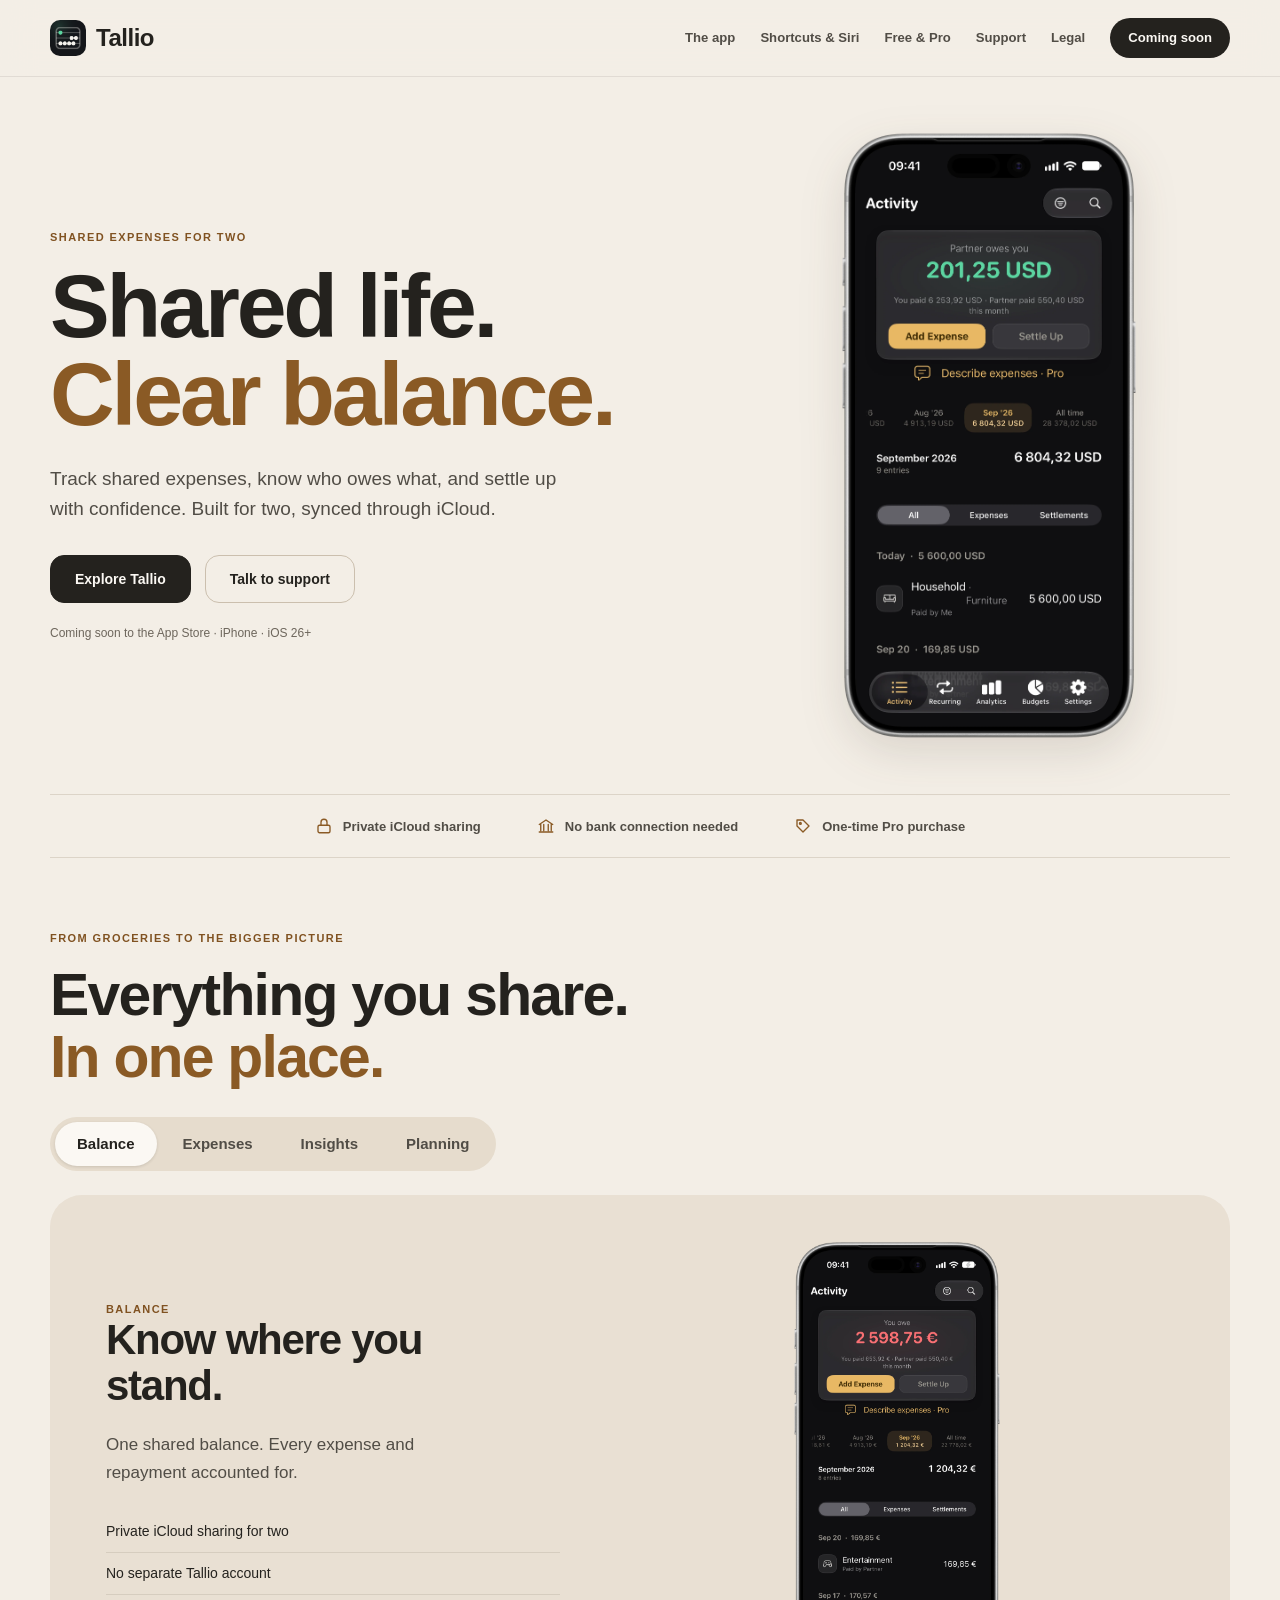
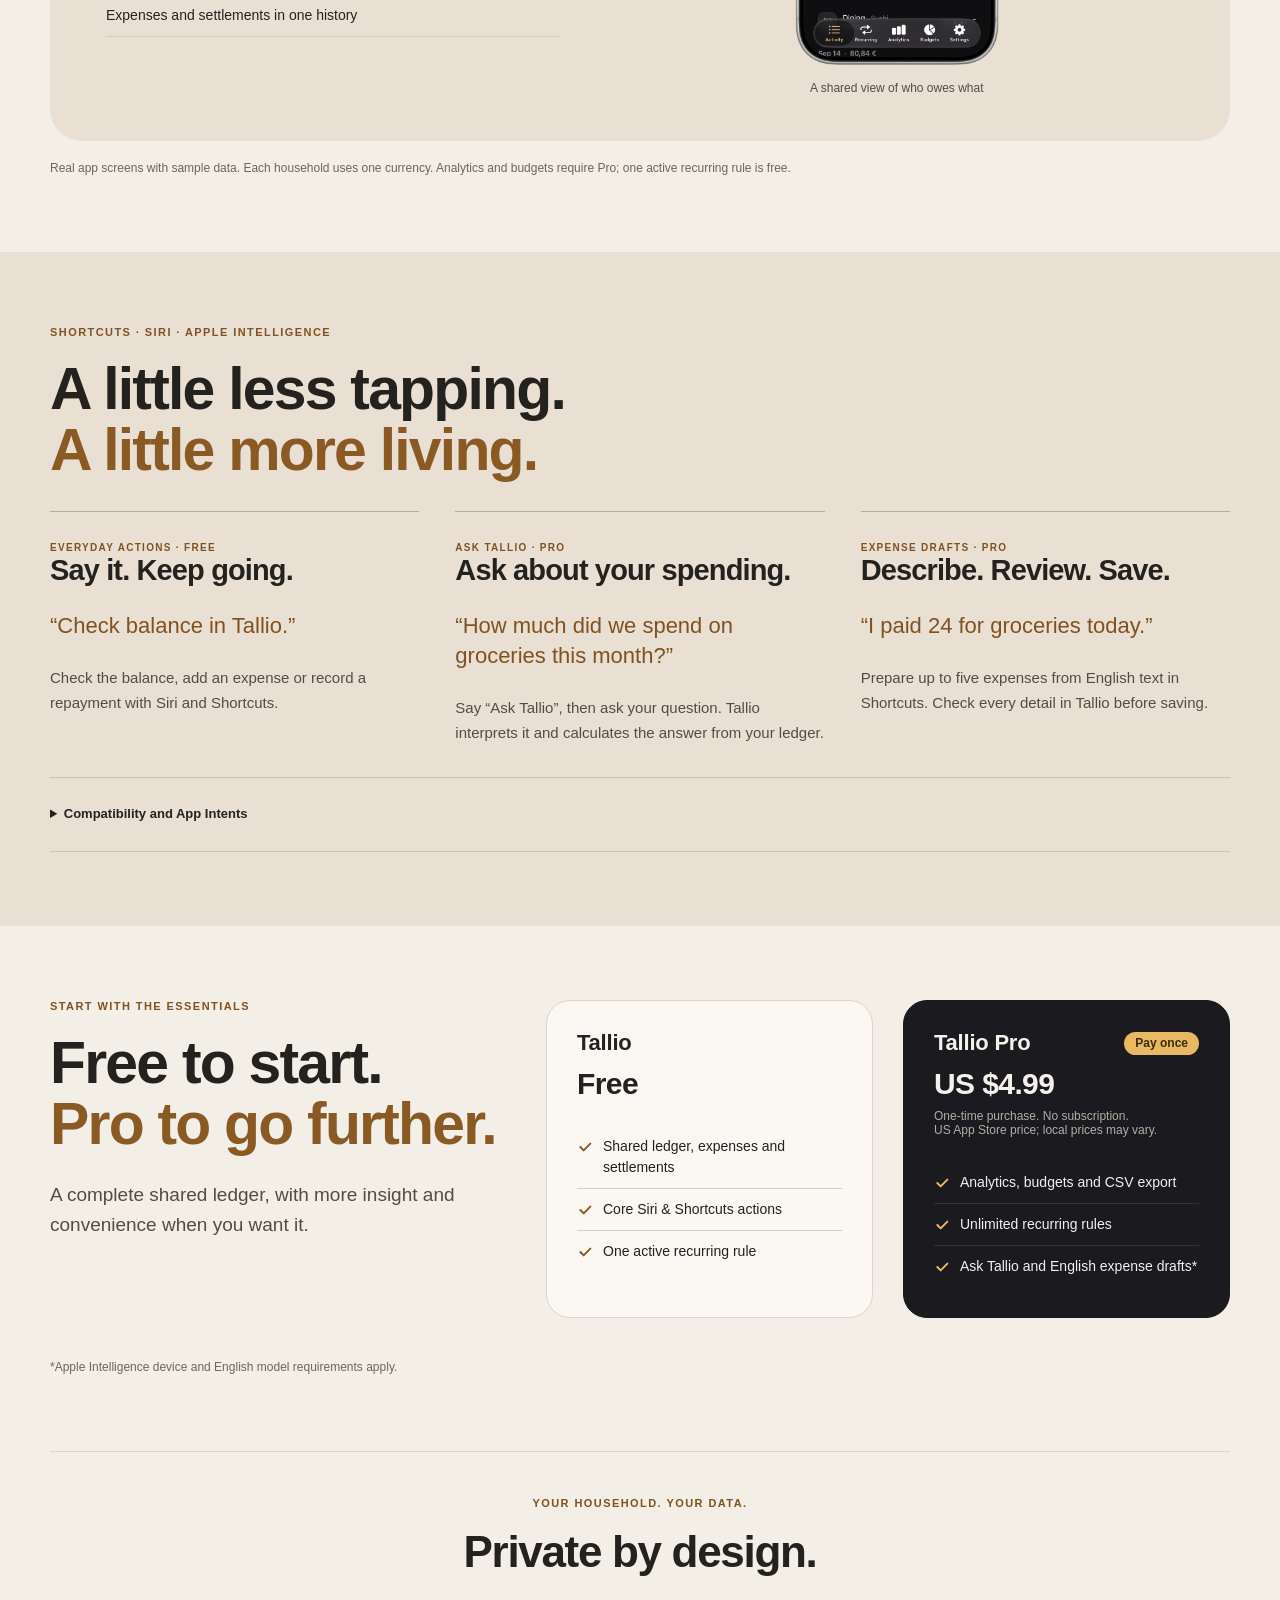
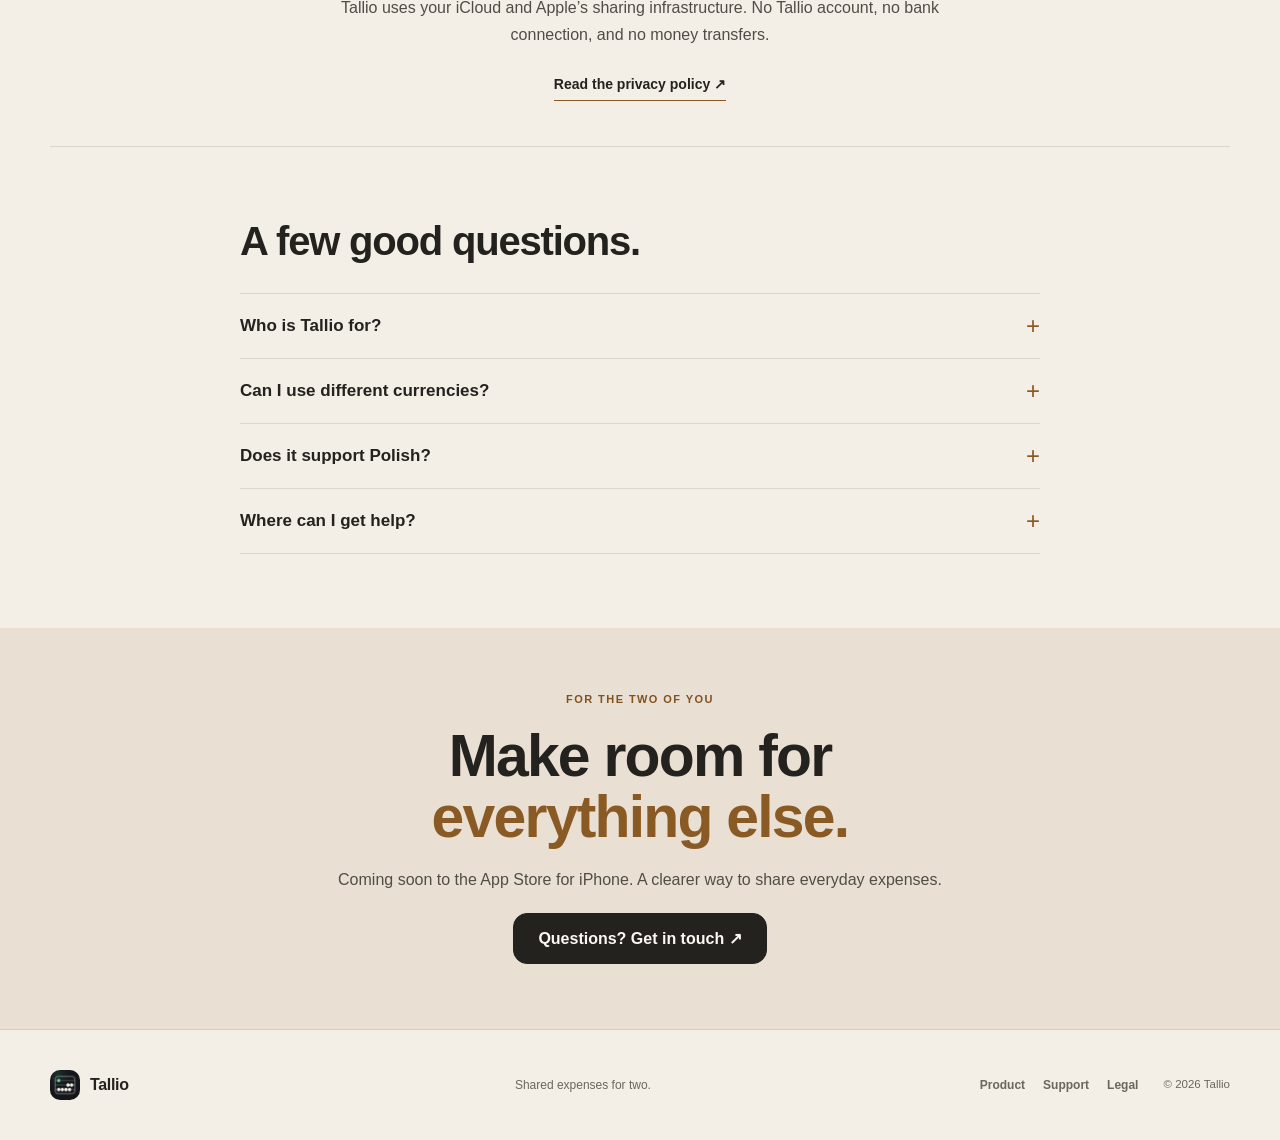
==== commit 6a14014a: "Show US Pro price and refresh product screenshots" ====
--- a/index.html
+++ b/index.html
@@ -30,10 +30,10 @@
 <header class="site-header"><div class="header-inner"><a class="brand" href="#top" aria-label="Tallio home"><img src="app-icon.png" alt="" width="36" height="36"><span>Tallio</span></a><button class="menu-toggle" type="button" aria-expanded="false" aria-controls="site-nav">Menu</button><nav id="site-nav" class="site-nav" aria-label="Main navigation"><a href="#tour">The app</a><a href="#shortcuts">Shortcuts &amp; Siri</a><a href="#plans">Free &amp; Pro</a><a href="support.html">Support</a><a href="legal/privacy.html">Legal</a><a class="nav-cta" href="#launch">Coming soon</a></nav></div></header>
 <main id="main"><span id="features"></span><section class="hero wrap" id="top"><div class="hero-copy"><p class="eyebrow">Shared expenses for two</p><h1>Shared life.<br><em>Clear balance.</em></h1><p class="lede">Track shared expenses, know who owes what, and settle up with confidence. Built for two, synced through iCloud.</p><div class="actions"><a class="button" href="#tour">Explore Tallio</a><a class="button button-secondary" href="support.html">Talk to support</a></div><p class="availability">Coming soon to the App Store · iPhone · iOS 26+</p></div><div class="hero-product"><img src="screenshots/framed/activity-usd-20260922.webp" width="1350" height="2760" alt="Tallio’s shared balance and expense history" fetchpriority="high"></div></section>
 <div class="trust wrap"><span><svg viewBox="0 0 24 24" aria-hidden="true"><rect x="4" y="11" width="16" height="10" rx="2"/><path d="M8 11V7a4 4 0 0 1 8 0v4"/></svg>Private iCloud sharing</span><span><svg viewBox="0 0 24 24" aria-hidden="true"><path d="M3 10l9-6 9 6M5 10v8M19 10v8M9 10v8M15 10v8M3 20h18"/></svg>No bank connection needed</span><span><svg viewBox="0 0 24 24" aria-hidden="true"><path d="M20 12l-8 8-8-8V4h8z"/><circle cx="8.5" cy="8.5" r="1.2"/></svg>One-time Pro purchase</span></div>
-<section class="wrap section" id="tour"><span id="how"></span><div class="section-heading"><p class="eyebrow">From groceries to the bigger picture</p><h2>Everything you share.<br><em>In one place.</em></h2></div><div class="tour-controls" role="group" aria-label="Choose a feature"><button id="tour-0" aria-controls="panel-0" aria-pressed="true" data-panel="0">Balance</button><button id="tour-1" aria-controls="panel-1" aria-pressed="false" data-panel="1">Expenses</button><button id="tour-2" aria-controls="panel-2" aria-pressed="false" data-panel="2">Insights</button><button id="tour-3" aria-controls="panel-3" aria-pressed="false" data-panel="3">Planning</button></div><section class="tour-panel" id="panel-0" aria-labelledby="tour-0" ><div class="tour-copy"><span class="eyebrow">Balance</span><h3>Know where you stand.</h3><p>One shared balance. Every expense and repayment accounted for.</p><ul><li>Private iCloud sharing for two</li><li>No separate Tallio account</li><li>Expenses and settlements in one history</li></ul></div><div class="tour-images"><figure><a href="screenshots/framed/balance-eur-20260922.webp" target="_blank" rel="noopener"><img src="screenshots/framed/balance-eur-20260922.webp" width="1350" height="2760" alt="A shared view of who owes what" loading="lazy"></a><figcaption>A shared view of who owes what</figcaption></figure></div></section><section class="tour-panel" id="panel-1" aria-labelledby="tour-1" hidden><div class="tour-copy"><span class="eyebrow">Expenses</span><h3>Record. Split. Settle.</h3><p>Log what happened, choose who paid, and keep repayments in the same history.</p></div><div class="tour-images"><figure><a href="screenshots/framed/expense-pln-20260921.webp" target="_blank" rel="noopener"><img src="screenshots/framed/expense-pln-20260921.webp" width="1350" height="2760" alt="Add a shared expense" loading="lazy"></a><figcaption>Add a shared expense</figcaption></figure><figure><a href="screenshots/framed/settlement-jpy-20260921.webp" target="_blank" rel="noopener"><img src="screenshots/framed/settlement-jpy-20260921.webp" width="1350" height="2760" alt="Record a repayment" loading="lazy"></a><figcaption>Record a repayment</figcaption></figure></div></section><section class="tour-panel" id="panel-2" aria-labelledby="tour-2" hidden><div class="tour-copy"><span class="eyebrow">Insights · Pro</span><h3>See what changed. Understand why.</h3><p>Compare your spending over time and see the categories behind the change.</p></div><div class="tour-images"><figure><a href="screenshots/framed/analytics-overview-gbp-20260921.webp" target="_blank" rel="noopener"><img src="screenshots/framed/analytics-overview-gbp-20260921.webp" width="1350" height="2760" alt="Your spending, in perspective" loading="lazy"></a><figcaption>Your spending, in perspective</figcaption></figure><figure><a href="screenshots/framed/analytics-insights-gbp-20260921.webp" target="_blank" rel="noopener"><img src="screenshots/framed/analytics-insights-gbp-20260921.webp" width="1350" height="2760" alt="The reasons behind the numbers" loading="lazy"></a><figcaption>The reasons behind the numbers</figcaption></figure></div></section><section class="tour-panel" id="panel-3" aria-labelledby="tour-3" hidden><div class="tour-copy"><span class="eyebrow">Planning</span><h3>Make room for what’s next.</h3><p>Set category budgets and keep upcoming household bills in view.</p></div><div class="tour-images"><figure><a href="screenshots/framed/budgets-cad-20260921.webp" target="_blank" rel="noopener"><img src="screenshots/framed/budgets-cad-20260921.webp" width="1350" height="2760" alt="Category budgets · Pro" loading="lazy"></a><figcaption>Category budgets · Pro</figcaption></figure><figure><a href="screenshots/framed/recurring-eur-20260921.webp" target="_blank" rel="noopener"><img src="screenshots/framed/recurring-eur-20260921.webp" width="1350" height="2760" alt="Recurring bills · unlimited with Pro" loading="lazy"></a><figcaption>Recurring bills · unlimited with Pro</figcaption></figure></div></section>
+<section class="wrap section" id="tour"><span id="how"></span><div class="section-heading"><p class="eyebrow">From groceries to the bigger picture</p><h2>Everything you share.<br><em>In one place.</em></h2></div><div class="tour-controls" role="group" aria-label="Choose a feature"><button id="tour-0" aria-controls="panel-0" aria-pressed="true" data-panel="0">Balance</button><button id="tour-1" aria-controls="panel-1" aria-pressed="false" data-panel="1">Expenses</button><button id="tour-2" aria-controls="panel-2" aria-pressed="false" data-panel="2">Insights</button><button id="tour-3" aria-controls="panel-3" aria-pressed="false" data-panel="3">Planning</button></div><section class="tour-panel" id="panel-0" aria-labelledby="tour-0" ><div class="tour-copy"><span class="eyebrow">Balance</span><h3>Know where you stand.</h3><p>One shared balance. Every expense and repayment accounted for.</p><ul><li>Private iCloud sharing for two</li><li>No separate Tallio account</li><li>Expenses and settlements in one history</li></ul></div><div class="tour-images"><figure><a href="screenshots/framed/balance-eur-20260922.webp" target="_blank" rel="noopener"><img src="screenshots/framed/balance-eur-20260922.webp" width="1350" height="2760" alt="A shared view of who owes what" loading="lazy"></a><figcaption>A shared view of who owes what</figcaption></figure></div></section><section class="tour-panel" id="panel-1" aria-labelledby="tour-1" hidden><div class="tour-copy"><span class="eyebrow">Expenses</span><h3>Record. Split. Settle.</h3><p>Log what happened, choose who paid, and keep repayments in the same history.</p></div><div class="tour-images"><figure><a href="screenshots/framed/expense-pln-20260921.webp" target="_blank" rel="noopener"><img src="screenshots/framed/expense-pln-20260921.webp" width="1350" height="2760" alt="Add a shared expense" loading="lazy"></a><figcaption>Add a shared expense</figcaption></figure><figure><a href="screenshots/framed/settlement-jpy-20260921.webp" target="_blank" rel="noopener"><img src="screenshots/framed/settlement-jpy-20260921.webp" width="1350" height="2760" alt="Record a repayment" loading="lazy"></a><figcaption>Record a repayment</figcaption></figure></div></section><section class="tour-panel" id="panel-2" aria-labelledby="tour-2" hidden><div class="tour-copy"><span class="eyebrow">Insights · Pro</span><h3>See what changed. Understand why.</h3><p>Compare your spending over time and see the categories behind the change.</p></div><div class="tour-images"><figure><a href="screenshots/framed/analytics-overview-gbp-20260928.webp" target="_blank" rel="noopener"><img src="screenshots/framed/analytics-overview-gbp-20260928.webp" width="1350" height="2760" alt="Your spending, in perspective" loading="lazy"></a><figcaption>Your spending, in perspective</figcaption></figure><figure><a href="screenshots/framed/analytics-insights-gbp-20260928.webp" target="_blank" rel="noopener"><img src="screenshots/framed/analytics-insights-gbp-20260928.webp" width="1350" height="2760" alt="The reasons behind the numbers" loading="lazy"></a><figcaption>The reasons behind the numbers</figcaption></figure></div></section><section class="tour-panel" id="panel-3" aria-labelledby="tour-3" hidden><div class="tour-copy"><span class="eyebrow">Planning</span><h3>Make room for what’s next.</h3><p>Set category budgets and keep upcoming household bills in view.</p></div><div class="tour-images"><figure><a href="screenshots/framed/budgets-cad-20260928.webp" target="_blank" rel="noopener"><img src="screenshots/framed/budgets-cad-20260928.webp" width="1350" height="2760" alt="Category budgets · Pro" loading="lazy"></a><figcaption>Category budgets · Pro</figcaption></figure><figure><a href="screenshots/framed/recurring-eur-20260928.webp" target="_blank" rel="noopener"><img src="screenshots/framed/recurring-eur-20260928.webp" width="1350" height="2760" alt="Recurring bills · unlimited with Pro" loading="lazy"></a><figcaption>Recurring bills · unlimited with Pro</figcaption></figure></div></section>
 <p class="fine">Real app screens with sample data. Each household uses one currency. Analytics and budgets require Pro; one active recurring rule is free.</p></section>
 <section class="automation" id="shortcuts"><div class="wrap section"><div class="section-heading"><p class="eyebrow">Shortcuts · Siri · Apple Intelligence</p><h2>A little less tapping.<br><em>A little more living.</em></h2></div><div class="workflow-grid"><article><span class="eyebrow">Everyday actions · Free</span><h3>Say it. Keep going.</h3><blockquote>“Check balance in Tallio.”</blockquote><p>Check the balance, add an expense or record a repayment with Siri and Shortcuts.</p></article><article><span class="eyebrow">Ask Tallio · Pro</span><h3>Ask about your spending.</h3><blockquote>“How much did we spend on groceries this month?”</blockquote><p>Say “Ask Tallio”, then ask your question. Tallio interprets it and calculates the answer from your ledger.</p></article><article><span class="eyebrow">Expense drafts · Pro</span><h3>Describe. Review. Save.</h3><blockquote>“I paid 24 for groceries today.”</blockquote><p>Prepare up to five expenses from English text in Shortcuts. Check every detail in Tallio before saving.</p></article></div><details class="requirements"><summary>Compatibility and App Intents</summary><p>Native App Intents connect Tallio with Siri and Shortcuts. iOS 27 adds system actions to search Activity and open ledger entries. Siri AI availability and routing depend on Apple.</p><p>Ask Tallio and English expense drafts require Pro, a compatible Apple Intelligence device and an available English on-device model. The core ledger supports iOS 26 and later.</p></details></div></section>
-<section class="wrap section plans" id="plans"><span id="pro" hidden></span><div><p class="eyebrow">Start with the essentials</p><h2>Free to start.<br><em>Pro to go further.</em></h2><p class="lede">A complete shared ledger, with more insight and convenience when you want it.</p></div><div class="plan-options"><article><h3>Tallio</h3><p class="plan-value">Free</p><ul><li>Shared ledger, expenses and settlements</li><li>Core Siri &amp; Shortcuts actions</li><li>One active recurring rule</li></ul></article><article class="plan-pro"><h3>Tallio Pro <span class="badge">Pay once</span></h3><p class="plan-value">One-time purchase</p><p class="small">No subscription. Price available at launch.</p><ul><li>Analytics, budgets and CSV export</li><li>Unlimited recurring rules</li><li>Ask Tallio and English expense drafts*</li></ul></article></div><p class="fine">*Apple Intelligence device and English model requirements apply.</p></section>
+<section class="wrap section plans" id="plans"><span id="pro" hidden></span><div><p class="eyebrow">Start with the essentials</p><h2>Free to start.<br><em>Pro to go further.</em></h2><p class="lede">A complete shared ledger, with more insight and convenience when you want it.</p></div><div class="plan-options"><article><h3>Tallio</h3><p class="plan-value">Free</p><ul><li>Shared ledger, expenses and settlements</li><li>Core Siri &amp; Shortcuts actions</li><li>One active recurring rule</li></ul></article><article class="plan-pro"><h3>Tallio Pro <span class="badge">Pay once</span></h3><p class="plan-value">US $4.99</p><p class="small">One-time purchase. No subscription.<br>US App Store price; local prices may vary.</p><ul><li>Analytics, budgets and CSV export</li><li>Unlimited recurring rules</li><li>Ask Tallio and English expense drafts*</li></ul></article></div><p class="fine">*Apple Intelligence device and English model requirements apply.</p></section>
 <section class="wrap quiet" id="privacy"><p class="eyebrow">Your household. Your data.</p><h2>Private by design.</h2><p>Tallio uses your iCloud and Apple’s sharing infrastructure. No Tallio account, no bank connection, and no money transfers.</p><a class="text-link" href="legal/privacy.html">Read the privacy policy ↗</a></section>
 <section class="wrap faq section"><h2>A few good questions.</h2><details><summary>Who is Tallio for?</summary><p>Two people sharing household costs: partners, roommates, or anyone who wants one clear shared ledger.</p></details><details><summary>Can I use different currencies?</summary><p>Choose one currency for your household. Tallio does not convert currencies or mix them within a ledger.</p></details><details><summary>Does it support Polish?</summary><p>The app supports English and Polish. Ask Tallio and expense drafts currently accept English only.</p></details><details><summary>Where can I get help?</summary><p>Visit <a href="support.html">Tallio support</a> for setup guides and contact details.</p></details></section>
 <section class="launch" id="launch"><span id="start"></span><div class="wrap"><p class="eyebrow">For the two of you</p><h2>Make room for<br><em>everything else.</em></h2><p>Coming soon to the App Store for iPhone. A clearer way to share everyday expenses.</p><p><a class="button" href="support.html">Questions? Get in touch ↗</a></p></div></section></main>
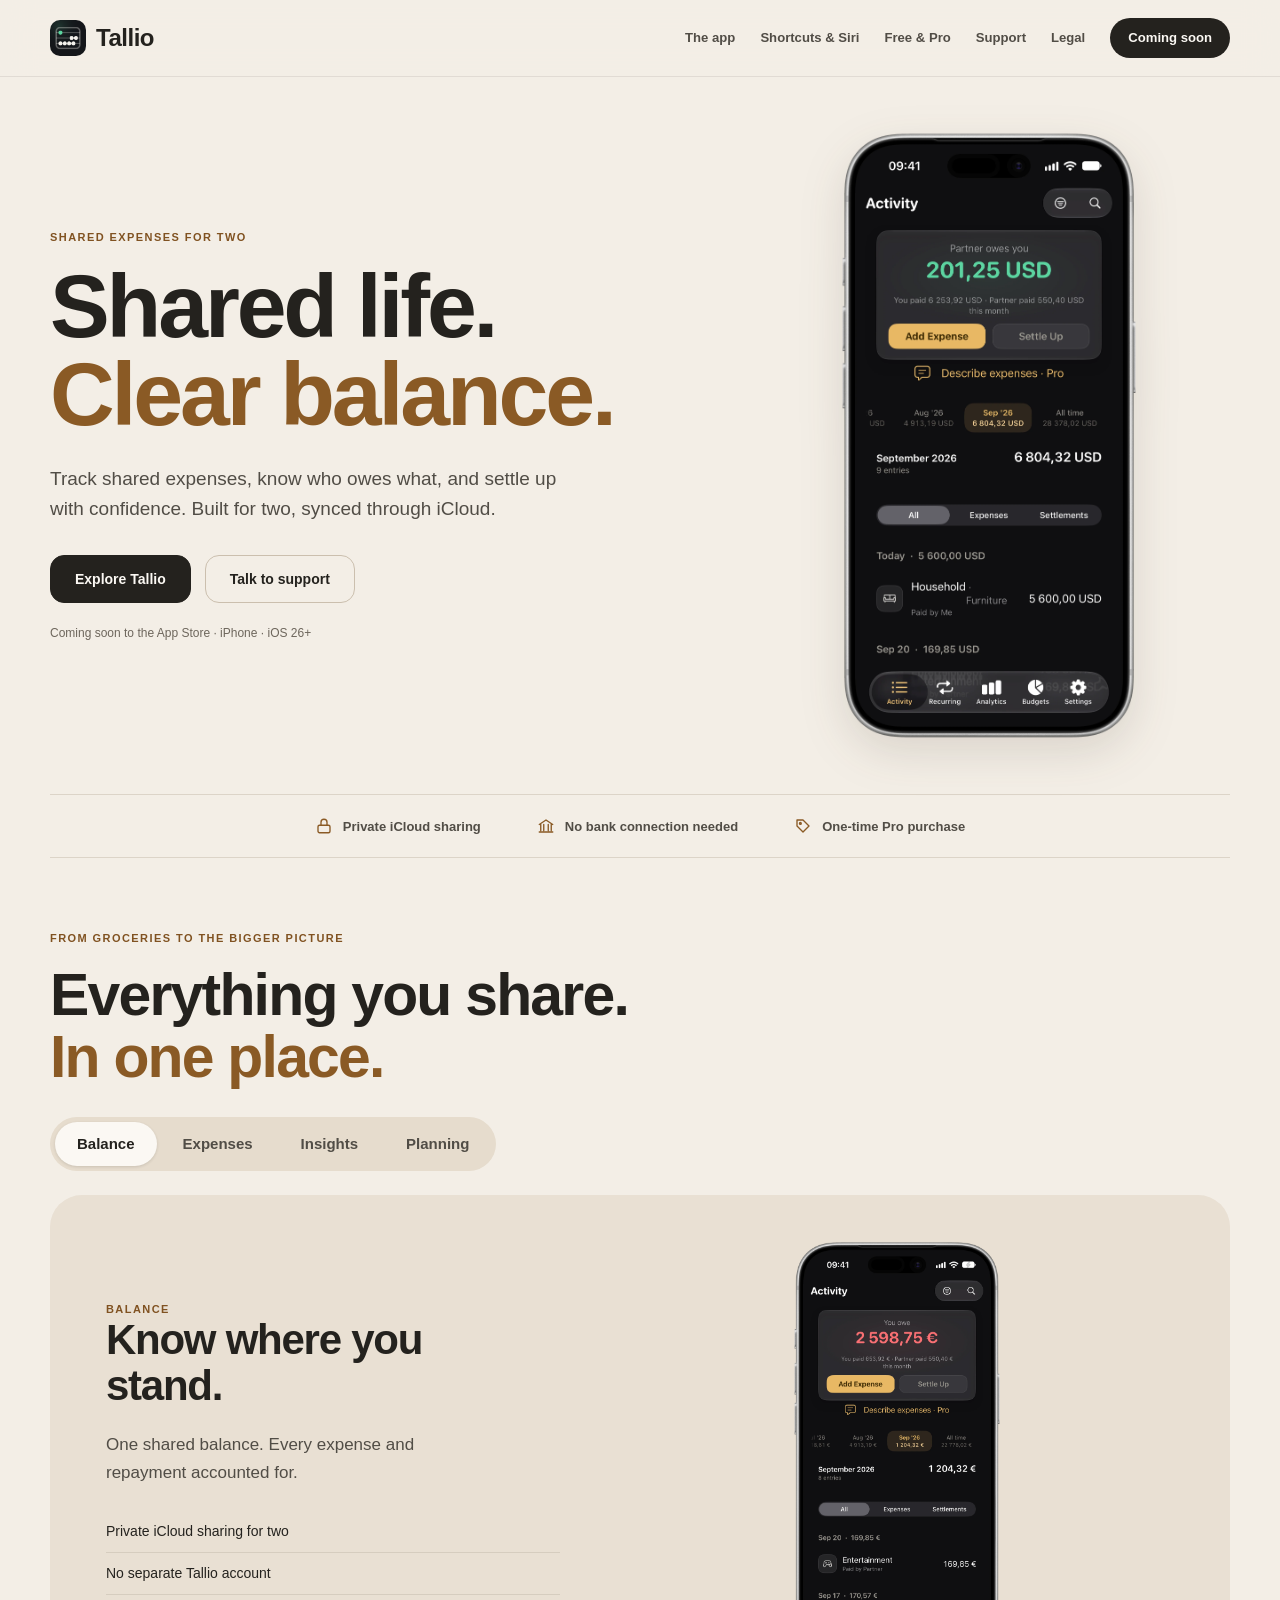
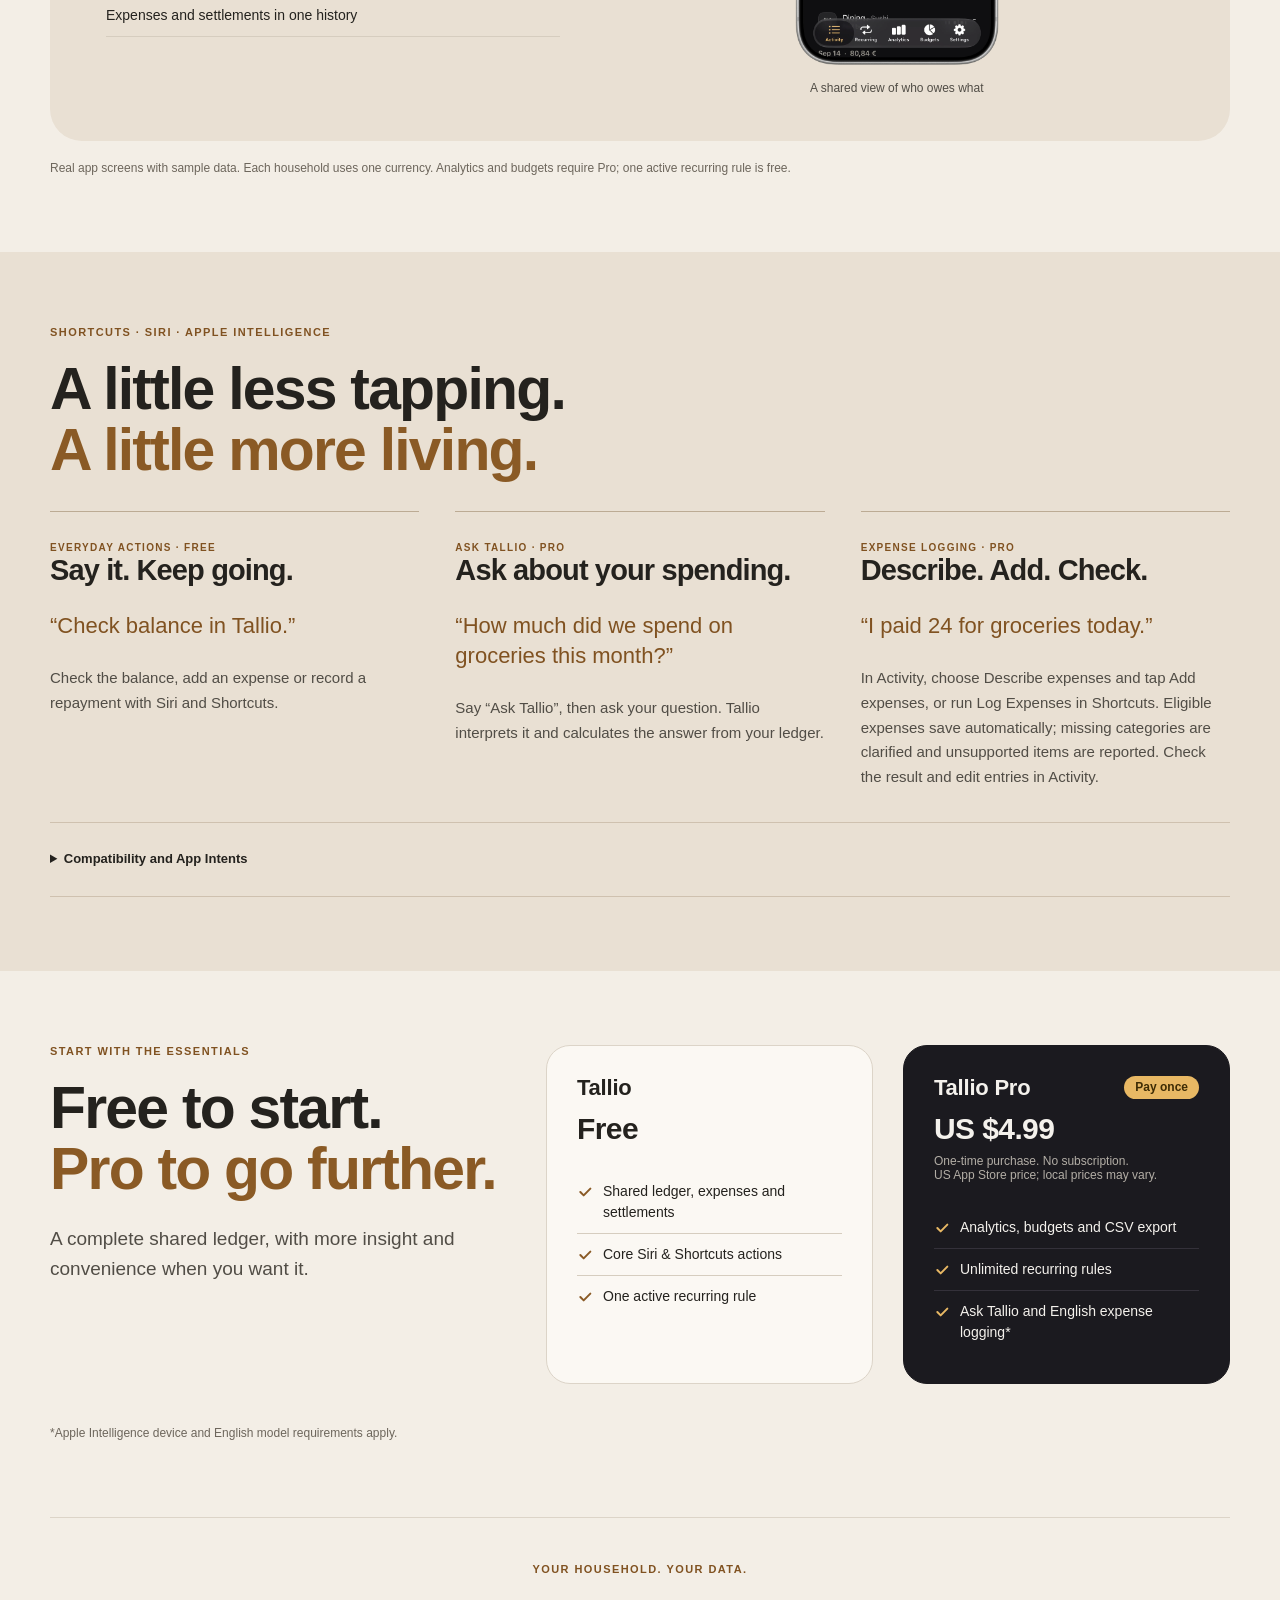
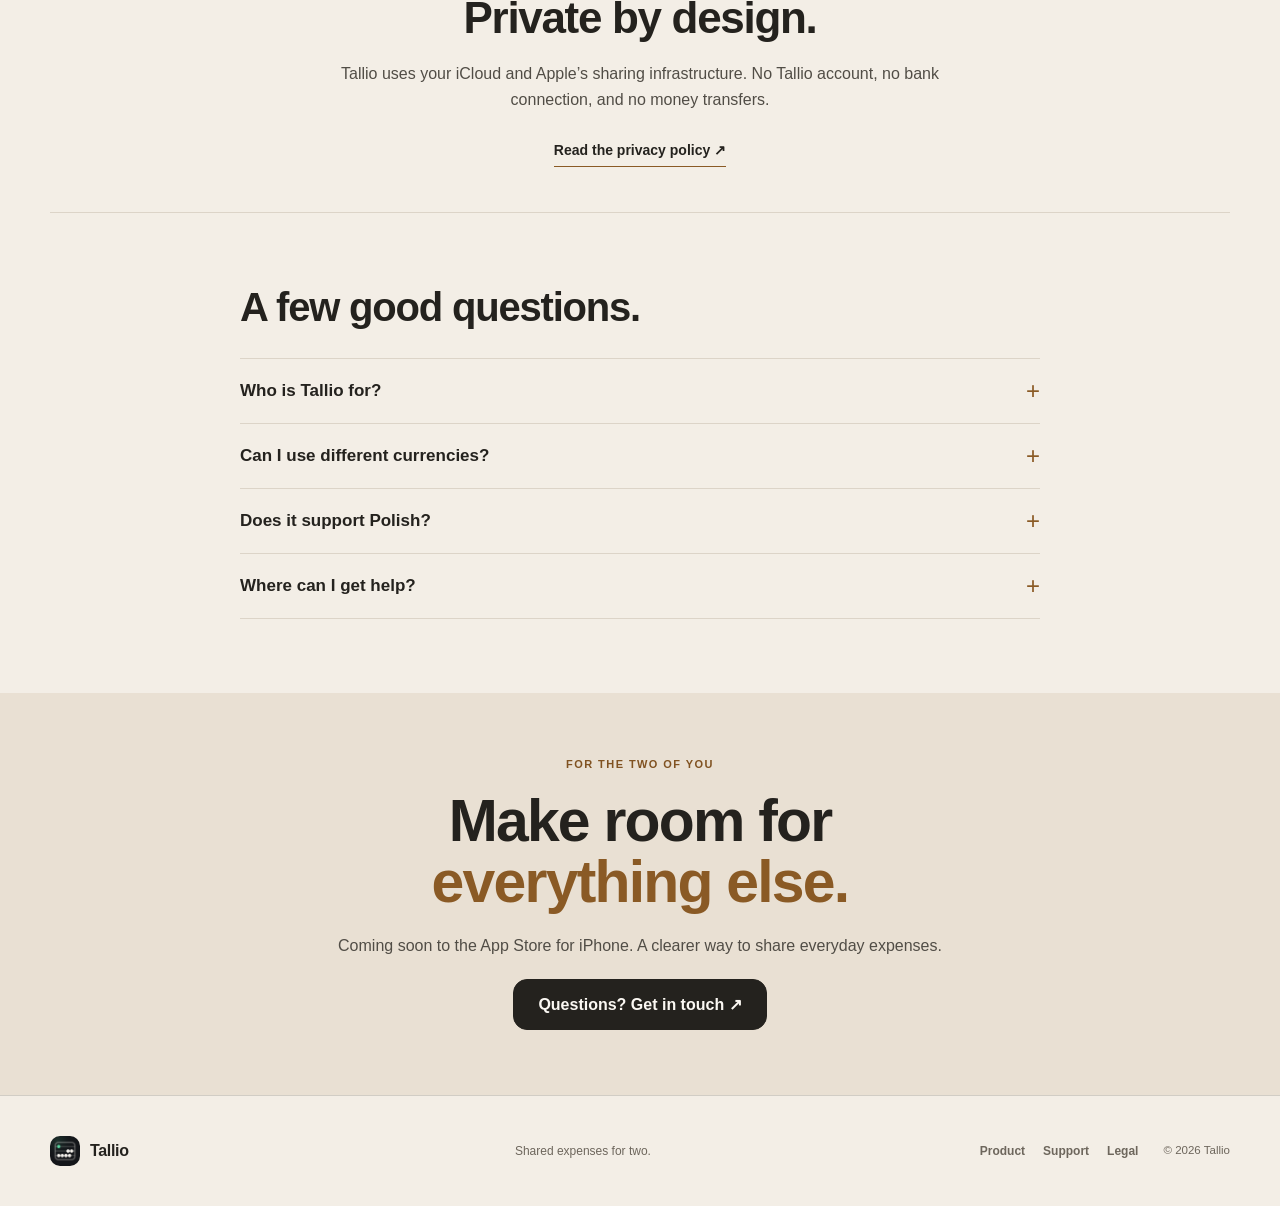
==== commit 17c6bb5d: "Correct expense workflow and privacy disclosures" ====
--- a/index.html
+++ b/index.html
@@ -32,10 +32,10 @@
 <div class="trust wrap"><span><svg viewBox="0 0 24 24" aria-hidden="true"><rect x="4" y="11" width="16" height="10" rx="2"/><path d="M8 11V7a4 4 0 0 1 8 0v4"/></svg>Private iCloud sharing</span><span><svg viewBox="0 0 24 24" aria-hidden="true"><path d="M3 10l9-6 9 6M5 10v8M19 10v8M9 10v8M15 10v8M3 20h18"/></svg>No bank connection needed</span><span><svg viewBox="0 0 24 24" aria-hidden="true"><path d="M20 12l-8 8-8-8V4h8z"/><circle cx="8.5" cy="8.5" r="1.2"/></svg>One-time Pro purchase</span></div>
 <section class="wrap section" id="tour"><span id="how"></span><div class="section-heading"><p class="eyebrow">From groceries to the bigger picture</p><h2>Everything you share.<br><em>In one place.</em></h2></div><div class="tour-controls" role="group" aria-label="Choose a feature"><button id="tour-0" aria-controls="panel-0" aria-pressed="true" data-panel="0">Balance</button><button id="tour-1" aria-controls="panel-1" aria-pressed="false" data-panel="1">Expenses</button><button id="tour-2" aria-controls="panel-2" aria-pressed="false" data-panel="2">Insights</button><button id="tour-3" aria-controls="panel-3" aria-pressed="false" data-panel="3">Planning</button></div><section class="tour-panel" id="panel-0" aria-labelledby="tour-0" ><div class="tour-copy"><span class="eyebrow">Balance</span><h3>Know where you stand.</h3><p>One shared balance. Every expense and repayment accounted for.</p><ul><li>Private iCloud sharing for two</li><li>No separate Tallio account</li><li>Expenses and settlements in one history</li></ul></div><div class="tour-images"><figure><a href="screenshots/framed/balance-eur-20260922.webp" target="_blank" rel="noopener"><img src="screenshots/framed/balance-eur-20260922.webp" width="1350" height="2760" alt="A shared view of who owes what" loading="lazy"></a><figcaption>A shared view of who owes what</figcaption></figure></div></section><section class="tour-panel" id="panel-1" aria-labelledby="tour-1" hidden><div class="tour-copy"><span class="eyebrow">Expenses</span><h3>Record. Split. Settle.</h3><p>Log what happened, choose who paid, and keep repayments in the same history.</p></div><div class="tour-images"><figure><a href="screenshots/framed/expense-pln-20260921.webp" target="_blank" rel="noopener"><img src="screenshots/framed/expense-pln-20260921.webp" width="1350" height="2760" alt="Add a shared expense" loading="lazy"></a><figcaption>Add a shared expense</figcaption></figure><figure><a href="screenshots/framed/settlement-jpy-20260921.webp" target="_blank" rel="noopener"><img src="screenshots/framed/settlement-jpy-20260921.webp" width="1350" height="2760" alt="Record a repayment" loading="lazy"></a><figcaption>Record a repayment</figcaption></figure></div></section><section class="tour-panel" id="panel-2" aria-labelledby="tour-2" hidden><div class="tour-copy"><span class="eyebrow">Insights · Pro</span><h3>See what changed. Understand why.</h3><p>Compare your spending over time and see the categories behind the change.</p></div><div class="tour-images"><figure><a href="screenshots/framed/analytics-overview-gbp-20260928.webp" target="_blank" rel="noopener"><img src="screenshots/framed/analytics-overview-gbp-20260928.webp" width="1350" height="2760" alt="Your spending, in perspective" loading="lazy"></a><figcaption>Your spending, in perspective</figcaption></figure><figure><a href="screenshots/framed/analytics-insights-gbp-20260928.webp" target="_blank" rel="noopener"><img src="screenshots/framed/analytics-insights-gbp-20260928.webp" width="1350" height="2760" alt="The reasons behind the numbers" loading="lazy"></a><figcaption>The reasons behind the numbers</figcaption></figure></div></section><section class="tour-panel" id="panel-3" aria-labelledby="tour-3" hidden><div class="tour-copy"><span class="eyebrow">Planning</span><h3>Make room for what’s next.</h3><p>Set category budgets and keep upcoming household bills in view.</p></div><div class="tour-images"><figure><a href="screenshots/framed/budgets-cad-20260928.webp" target="_blank" rel="noopener"><img src="screenshots/framed/budgets-cad-20260928.webp" width="1350" height="2760" alt="Category budgets · Pro" loading="lazy"></a><figcaption>Category budgets · Pro</figcaption></figure><figure><a href="screenshots/framed/recurring-eur-20260928.webp" target="_blank" rel="noopener"><img src="screenshots/framed/recurring-eur-20260928.webp" width="1350" height="2760" alt="Recurring bills · unlimited with Pro" loading="lazy"></a><figcaption>Recurring bills · unlimited with Pro</figcaption></figure></div></section>
 <p class="fine">Real app screens with sample data. Each household uses one currency. Analytics and budgets require Pro; one active recurring rule is free.</p></section>
-<section class="automation" id="shortcuts"><div class="wrap section"><div class="section-heading"><p class="eyebrow">Shortcuts · Siri · Apple Intelligence</p><h2>A little less tapping.<br><em>A little more living.</em></h2></div><div class="workflow-grid"><article><span class="eyebrow">Everyday actions · Free</span><h3>Say it. Keep going.</h3><blockquote>“Check balance in Tallio.”</blockquote><p>Check the balance, add an expense or record a repayment with Siri and Shortcuts.</p></article><article><span class="eyebrow">Ask Tallio · Pro</span><h3>Ask about your spending.</h3><blockquote>“How much did we spend on groceries this month?”</blockquote><p>Say “Ask Tallio”, then ask your question. Tallio interprets it and calculates the answer from your ledger.</p></article><article><span class="eyebrow">Expense drafts · Pro</span><h3>Describe. Review. Save.</h3><blockquote>“I paid 24 for groceries today.”</blockquote><p>Prepare up to five expenses from English text in Shortcuts. Check every detail in Tallio before saving.</p></article></div><details class="requirements"><summary>Compatibility and App Intents</summary><p>Native App Intents connect Tallio with Siri and Shortcuts. iOS 27 adds system actions to search Activity and open ledger entries. Siri AI availability and routing depend on Apple.</p><p>Ask Tallio and English expense drafts require Pro, a compatible Apple Intelligence device and an available English on-device model. The core ledger supports iOS 26 and later.</p></details></div></section>
-<section class="wrap section plans" id="plans"><span id="pro" hidden></span><div><p class="eyebrow">Start with the essentials</p><h2>Free to start.<br><em>Pro to go further.</em></h2><p class="lede">A complete shared ledger, with more insight and convenience when you want it.</p></div><div class="plan-options"><article><h3>Tallio</h3><p class="plan-value">Free</p><ul><li>Shared ledger, expenses and settlements</li><li>Core Siri &amp; Shortcuts actions</li><li>One active recurring rule</li></ul></article><article class="plan-pro"><h3>Tallio Pro <span class="badge">Pay once</span></h3><p class="plan-value">US $4.99</p><p class="small">One-time purchase. No subscription.<br>US App Store price; local prices may vary.</p><ul><li>Analytics, budgets and CSV export</li><li>Unlimited recurring rules</li><li>Ask Tallio and English expense drafts*</li></ul></article></div><p class="fine">*Apple Intelligence device and English model requirements apply.</p></section>
+<section class="automation" id="shortcuts"><div class="wrap section"><div class="section-heading"><p class="eyebrow">Shortcuts · Siri · Apple Intelligence</p><h2>A little less tapping.<br><em>A little more living.</em></h2></div><div class="workflow-grid"><article><span class="eyebrow">Everyday actions · Free</span><h3>Say it. Keep going.</h3><blockquote>“Check balance in Tallio.”</blockquote><p>Check the balance, add an expense or record a repayment with Siri and Shortcuts.</p></article><article><span class="eyebrow">Ask Tallio · Pro</span><h3>Ask about your spending.</h3><blockquote>“How much did we spend on groceries this month?”</blockquote><p>Say “Ask Tallio”, then ask your question. Tallio interprets it and calculates the answer from your ledger.</p></article><article><span class="eyebrow">Expense logging · Pro</span><h3>Describe. Add. Check.</h3><blockquote>“I paid 24 for groceries today.”</blockquote><p>In Activity, choose Describe expenses and tap Add expenses, or run Log Expenses in Shortcuts. Eligible expenses save automatically; missing categories are clarified and unsupported items are reported. Check the result and edit entries in Activity.</p></article></div><details class="requirements"><summary>Compatibility and App Intents</summary><p>Native App Intents connect Tallio with Siri and Shortcuts. iOS 27 adds system actions to search Activity and open ledger entries. Siri AI availability and routing depend on Apple.</p><p>Ask Tallio and English expense logging require Pro, a compatible Apple Intelligence device and an available English on-device model. The core ledger supports iOS 26 and later.</p></details></div></section>
+<section class="wrap section plans" id="plans"><span id="pro" hidden></span><div><p class="eyebrow">Start with the essentials</p><h2>Free to start.<br><em>Pro to go further.</em></h2><p class="lede">A complete shared ledger, with more insight and convenience when you want it.</p></div><div class="plan-options"><article><h3>Tallio</h3><p class="plan-value">Free</p><ul><li>Shared ledger, expenses and settlements</li><li>Core Siri &amp; Shortcuts actions</li><li>One active recurring rule</li></ul></article><article class="plan-pro"><h3>Tallio Pro <span class="badge">Pay once</span></h3><p class="plan-value">US $4.99</p><p class="small">One-time purchase. No subscription.<br>US App Store price; local prices may vary.</p><ul><li>Analytics, budgets and CSV export</li><li>Unlimited recurring rules</li><li>Ask Tallio and English expense logging*</li></ul></article></div><p class="fine">*Apple Intelligence device and English model requirements apply.</p></section>
 <section class="wrap quiet" id="privacy"><p class="eyebrow">Your household. Your data.</p><h2>Private by design.</h2><p>Tallio uses your iCloud and Apple’s sharing infrastructure. No Tallio account, no bank connection, and no money transfers.</p><a class="text-link" href="legal/privacy.html">Read the privacy policy ↗</a></section>
-<section class="wrap faq section"><h2>A few good questions.</h2><details><summary>Who is Tallio for?</summary><p>Two people sharing household costs: partners, roommates, or anyone who wants one clear shared ledger.</p></details><details><summary>Can I use different currencies?</summary><p>Choose one currency for your household. Tallio does not convert currencies or mix them within a ledger.</p></details><details><summary>Does it support Polish?</summary><p>The app supports English and Polish. Ask Tallio and expense drafts currently accept English only.</p></details><details><summary>Where can I get help?</summary><p>Visit <a href="support.html">Tallio support</a> for setup guides and contact details.</p></details></section>
+<section class="wrap faq section"><h2>A few good questions.</h2><details><summary>Who is Tallio for?</summary><p>Two people sharing household costs: partners, roommates, or anyone who wants one clear shared ledger.</p></details><details><summary>Can I use different currencies?</summary><p>Choose one currency for your household. Tallio does not convert currencies or mix them within a ledger.</p></details><details><summary>Does it support Polish?</summary><p>The app supports English and Polish. Natural-language spending questions and expense descriptions currently accept English only.</p></details><details><summary>Where can I get help?</summary><p>Visit <a href="support.html">Tallio support</a> for setup guides and contact details.</p></details></section>
 <section class="launch" id="launch"><span id="start"></span><div class="wrap"><p class="eyebrow">For the two of you</p><h2>Make room for<br><em>everything else.</em></h2><p>Coming soon to the App Store for iPhone. A clearer way to share everyday expenses.</p><p><a class="button" href="support.html">Questions? Get in touch ↗</a></p></div></section></main>
 <footer class="site-footer"><div class="footer-inner"><a class="brand" href=""><img src="app-icon.png" alt="" width="30" height="30"><span>Tallio</span></a><p>Shared expenses for two.</p><nav aria-label="Footer navigation"><a href="">Product</a><a href="support.html">Support</a><a href="legal/privacy.html">Legal</a></nav><small>© 2026 Tallio</small></div></footer>
 <script src="script.js"></script>
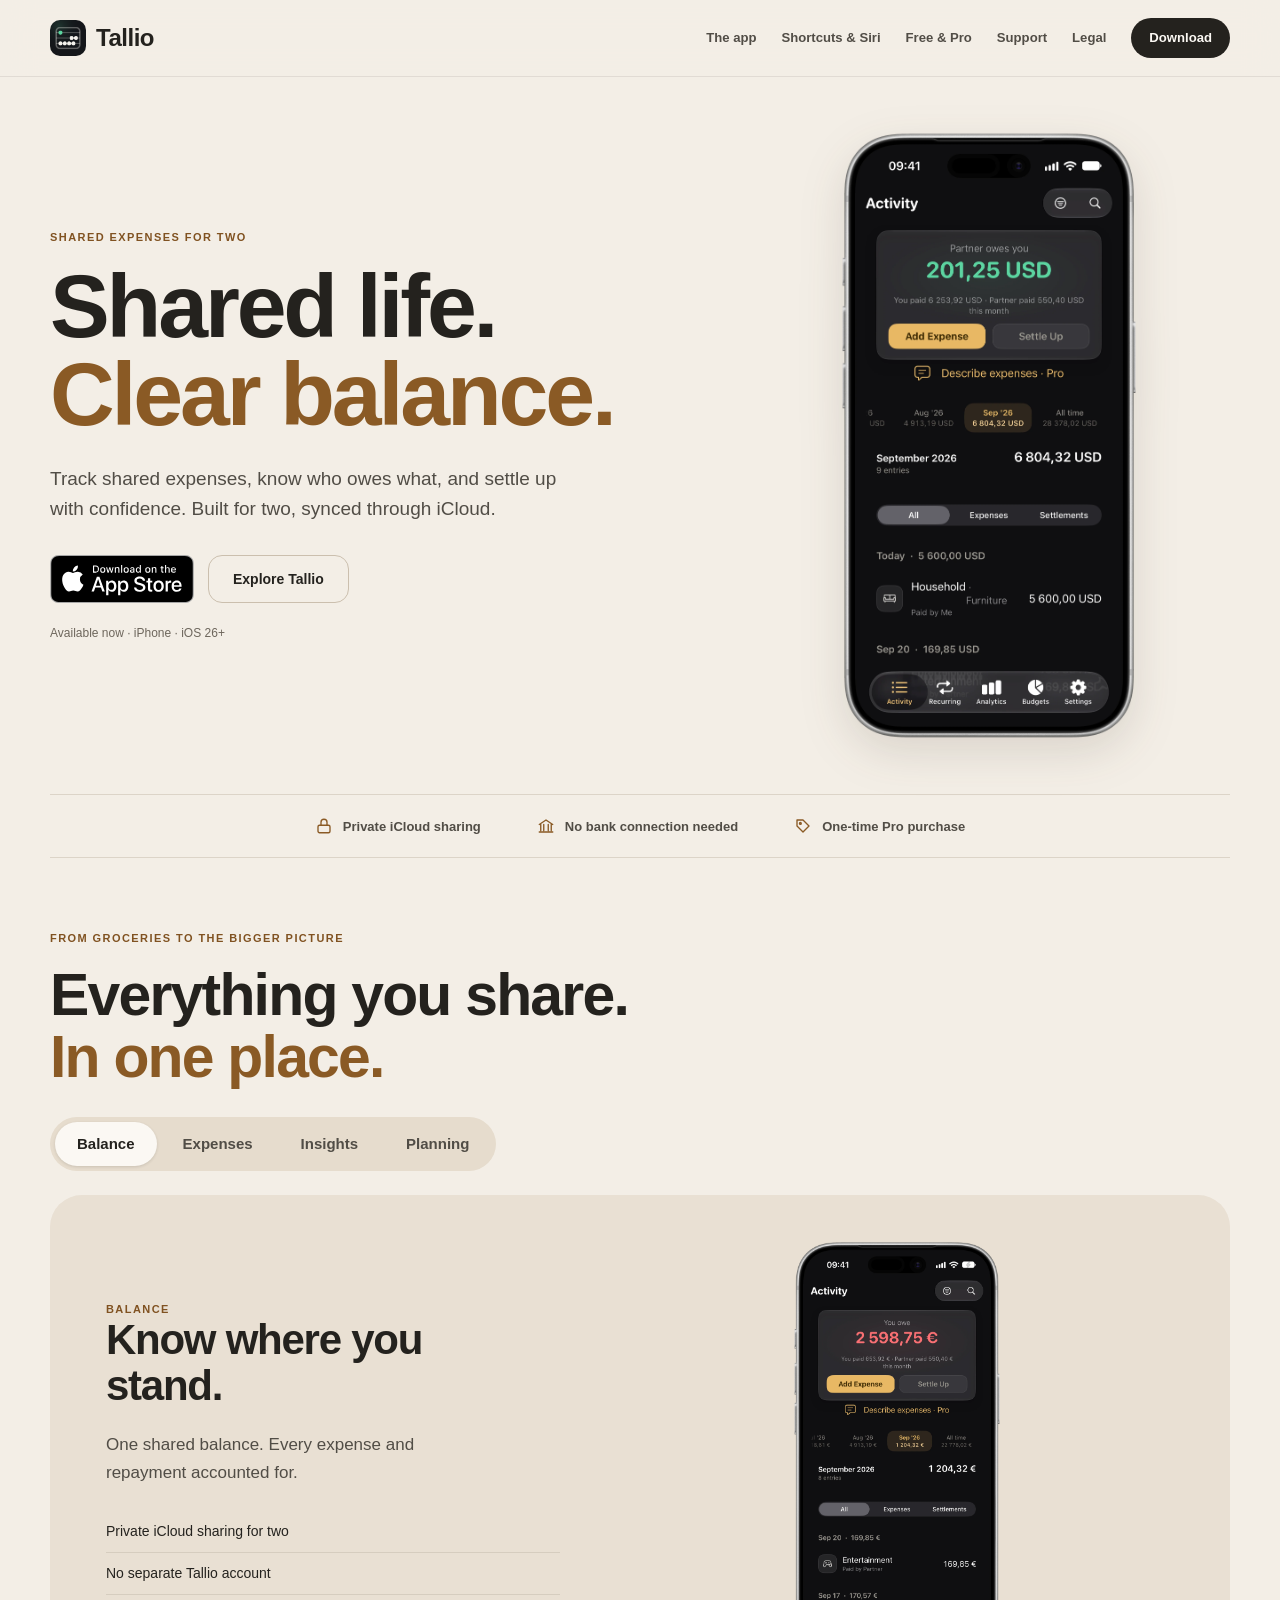
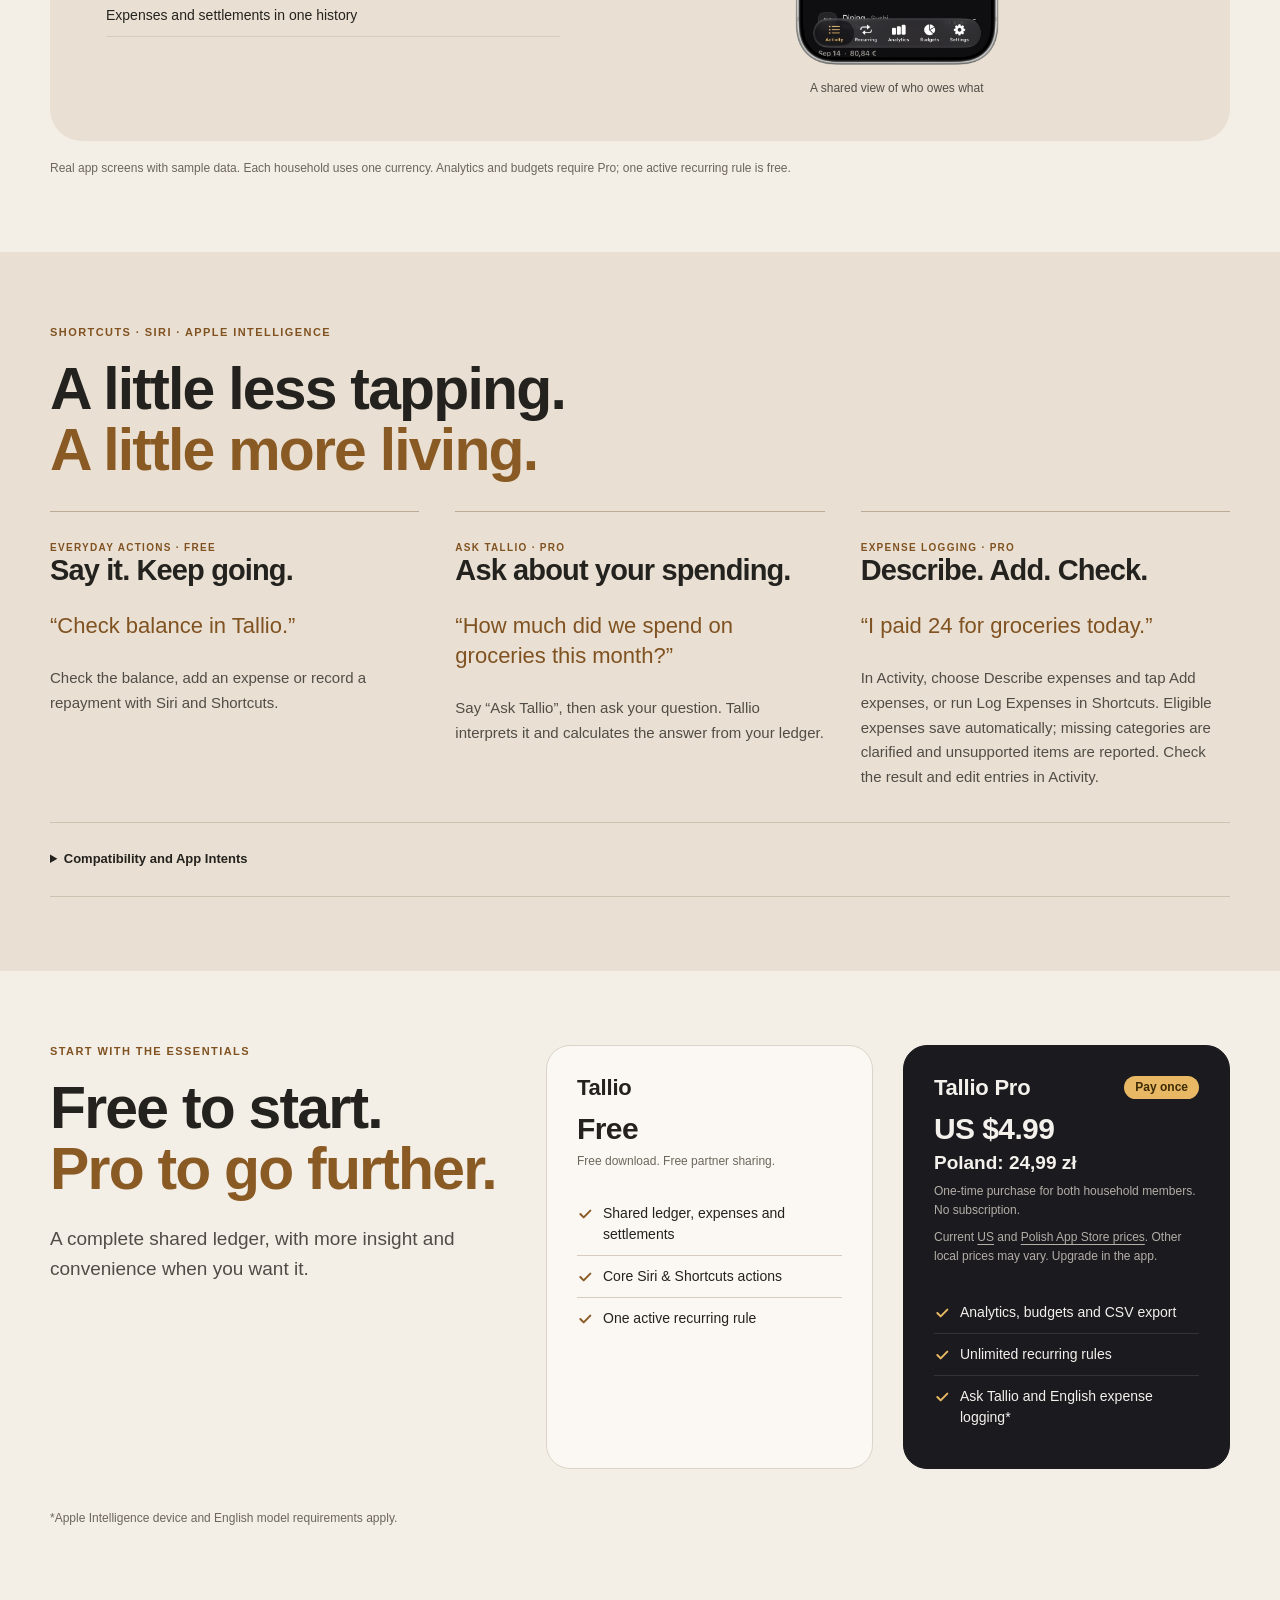
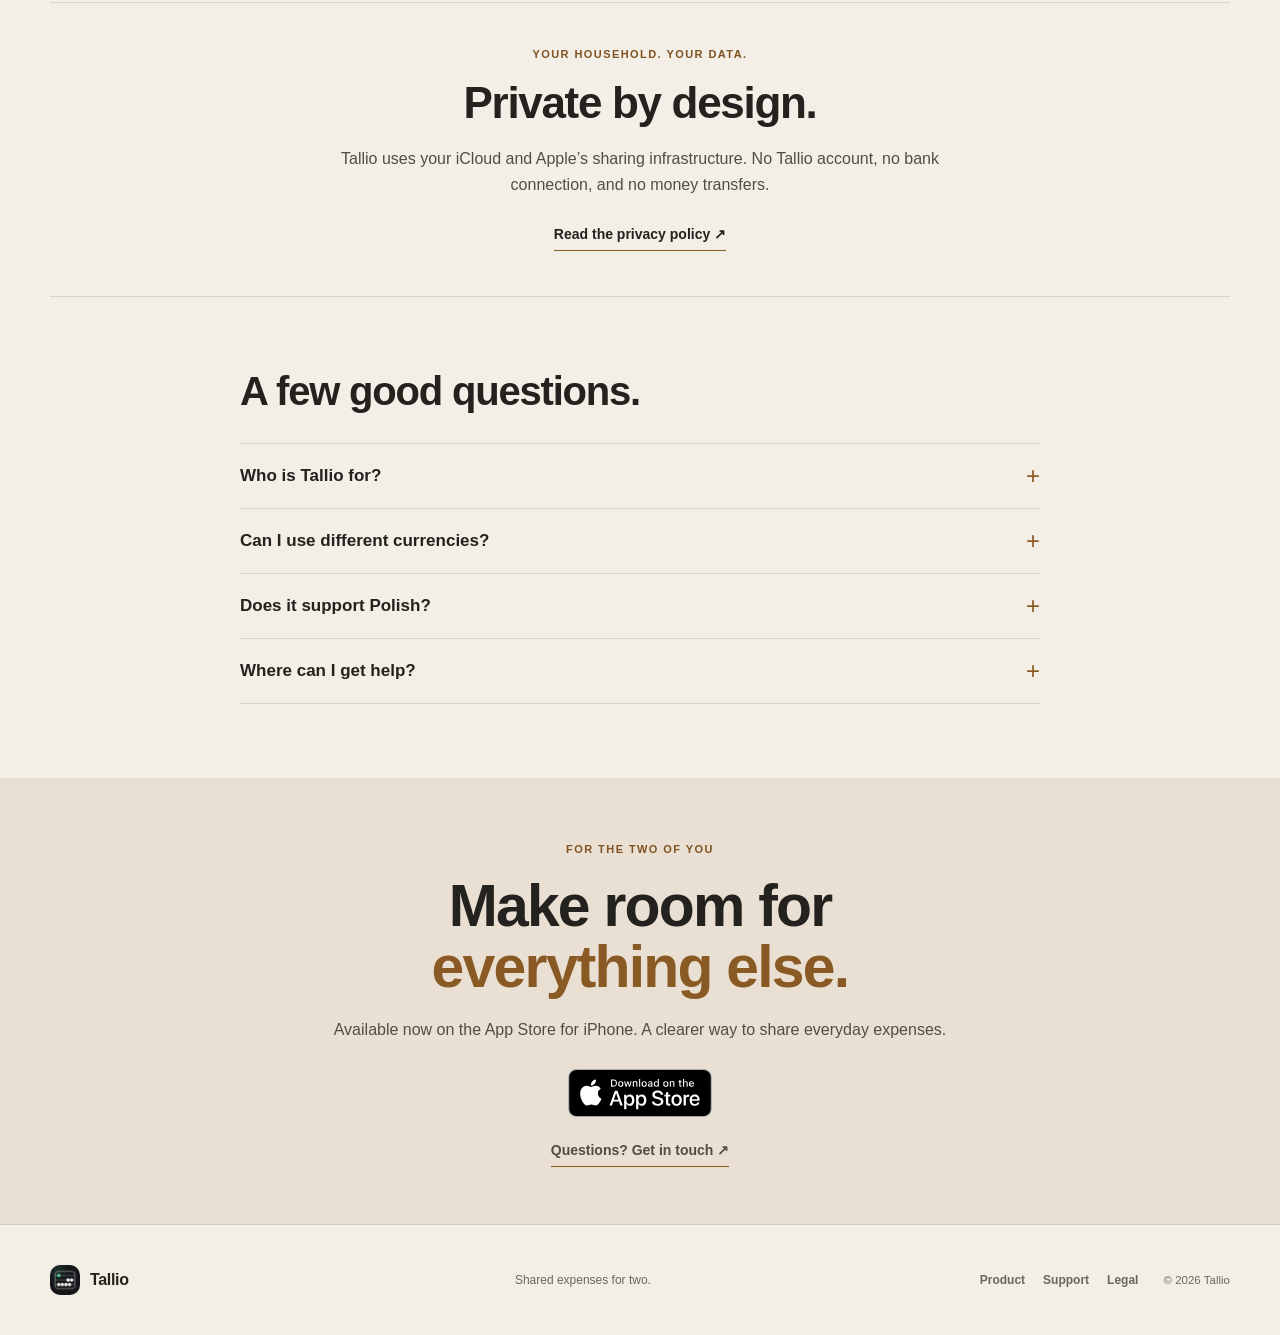
==== commit 671604ee: "Publish live App Store links and verified Pro prices" ====
--- a/index.html
+++ b/index.html
@@ -2,13 +2,13 @@
   <meta charset="utf-8">
   <meta name="viewport" content="width=device-width, initial-scale=1">
   <title>Tallio — shared life. Clear balance.</title>
-  <meta name="description" content="Tallio is a private shared ledger for two people. Record expenses, split them fairly, and see the balance clearly. Coming soon to the App Store for iPhone.">
+  <meta name="description" content="Tallio is a private shared ledger for two people. Record expenses, split them fairly, and see the balance clearly. Available now on the App Store for iPhone.">
   <link rel="canonical" href="https://ciesls.github.io/tallio/">
   <meta property="og:type" content="website">
   <meta property="og:site_name" content="Tallio">
   <meta property="og:url" content="https://ciesls.github.io/tallio/">
   <meta property="og:title" content="Tallio — shared life. Clear balance.">
-  <meta property="og:description" content="A private shared ledger for two people. Record expenses, split them fairly, and see the balance clearly.">
+  <meta property="og:description" content="A private shared ledger for two people. Record expenses, split them fairly, and see the balance clearly. Available now on the App Store for iPhone.">
   <meta property="og:image" content="https://ciesls.github.io/tallio/social-preview-20260922-sans.png">
   <meta property="og:image:type" content="image/png">
   <meta property="og:image:width" content="1200">
@@ -16,27 +16,27 @@
   <meta property="og:image:alt" content="Tallio — Shared life. Clear balance. A private shared ledger for two, with the current app in an iPhone 17 Pro frame.">
   <meta name="twitter:card" content="summary_large_image">
   <meta name="twitter:title" content="Tallio — shared life. Clear balance.">
-  <meta name="twitter:description" content="A private shared ledger for two people. Coming soon to the App Store for iPhone.">
+  <meta name="twitter:description" content="A private shared ledger for two people. Available now on the App Store for iPhone.">
   <meta name="twitter:image" content="https://ciesls.github.io/tallio/social-preview-20260922-sans.png">
   <meta name="twitter:image:alt" content="Tallio — Shared life. Clear balance. A private shared ledger for two.">
   <link rel="icon" type="image/x-icon" href="favicon-20260909.ico">
   <link rel="icon" type="image/png" sizes="32x32" href="favicon-32-20260909.png">
   <link rel="icon" type="image/png" sizes="192x192" href="favicon-192-20260909.png">
   <link rel="apple-touch-icon" sizes="180x180" href="apple-touch-icon-20260909.png">
-  <link rel="stylesheet" href="product.css?v=20260923c">
+  <link rel="stylesheet" href="product.css?v=20261015">
   <link rel="stylesheet" href="site-chrome.css?v=20260923a">
 <noscript><style>.tour-panel[hidden]{display:grid}.tour-controls{display:none}</style></noscript></head><body>
 <a class="skip" href="#main">Skip to content</a>
-<header class="site-header"><div class="header-inner"><a class="brand" href="#top" aria-label="Tallio home"><img src="app-icon.png" alt="" width="36" height="36"><span>Tallio</span></a><button class="menu-toggle" type="button" aria-expanded="false" aria-controls="site-nav">Menu</button><nav id="site-nav" class="site-nav" aria-label="Main navigation"><a href="#tour">The app</a><a href="#shortcuts">Shortcuts &amp; Siri</a><a href="#plans">Free &amp; Pro</a><a href="support.html">Support</a><a href="legal/privacy.html">Legal</a><a class="nav-cta" href="#launch">Coming soon</a></nav></div></header>
-<main id="main"><span id="features"></span><section class="hero wrap" id="top"><div class="hero-copy"><p class="eyebrow">Shared expenses for two</p><h1>Shared life.<br><em>Clear balance.</em></h1><p class="lede">Track shared expenses, know who owes what, and settle up with confidence. Built for two, synced through iCloud.</p><div class="actions"><a class="button" href="#tour">Explore Tallio</a><a class="button button-secondary" href="support.html">Talk to support</a></div><p class="availability">Coming soon to the App Store · iPhone · iOS 26+</p></div><div class="hero-product"><img src="screenshots/framed/activity-usd-20260922.webp" width="1350" height="2760" alt="Tallio’s shared balance and expense history" fetchpriority="high"></div></section>
+<header class="site-header"><div class="header-inner"><a class="brand" href="#top" aria-label="Tallio home"><img src="app-icon.png" alt="" width="36" height="36"><span>Tallio</span></a><button class="menu-toggle" type="button" aria-expanded="false" aria-controls="site-nav">Menu</button><nav id="site-nav" class="site-nav" aria-label="Main navigation"><a href="#tour">The app</a><a href="#shortcuts">Shortcuts &amp; Siri</a><a href="#plans">Free &amp; Pro</a><a href="support.html">Support</a><a href="legal/privacy.html">Legal</a><a class="nav-cta" href="https://apps.apple.com/app/id6793468900">Download</a></nav></div></header>
+<main id="main"><span id="features"></span><section class="hero wrap" id="top"><div class="hero-copy"><p class="eyebrow">Shared expenses for two</p><h1>Shared life.<br><em>Clear balance.</em></h1><p class="lede">Track shared expenses, know who owes what, and settle up with confidence. Built for two, synced through iCloud.</p><div class="actions"><a class="app-store-badge" href="https://apps.apple.com/app/id6793468900" aria-label="Download Tallio on the App Store"><img src="assets/download-on-the-app-store.svg" width="144" height="48" alt="Download on the App Store"></a><a class="button button-secondary" href="#tour">Explore Tallio</a></div><p class="availability">Available now · iPhone · iOS 26+</p></div><div class="hero-product"><img src="screenshots/framed/activity-usd-20260922.webp" width="1350" height="2760" alt="Tallio’s shared balance and expense history" fetchpriority="high"></div></section>
 <div class="trust wrap"><span><svg viewBox="0 0 24 24" aria-hidden="true"><rect x="4" y="11" width="16" height="10" rx="2"/><path d="M8 11V7a4 4 0 0 1 8 0v4"/></svg>Private iCloud sharing</span><span><svg viewBox="0 0 24 24" aria-hidden="true"><path d="M3 10l9-6 9 6M5 10v8M19 10v8M9 10v8M15 10v8M3 20h18"/></svg>No bank connection needed</span><span><svg viewBox="0 0 24 24" aria-hidden="true"><path d="M20 12l-8 8-8-8V4h8z"/><circle cx="8.5" cy="8.5" r="1.2"/></svg>One-time Pro purchase</span></div>
 <section class="wrap section" id="tour"><span id="how"></span><div class="section-heading"><p class="eyebrow">From groceries to the bigger picture</p><h2>Everything you share.<br><em>In one place.</em></h2></div><div class="tour-controls" role="group" aria-label="Choose a feature"><button id="tour-0" aria-controls="panel-0" aria-pressed="true" data-panel="0">Balance</button><button id="tour-1" aria-controls="panel-1" aria-pressed="false" data-panel="1">Expenses</button><button id="tour-2" aria-controls="panel-2" aria-pressed="false" data-panel="2">Insights</button><button id="tour-3" aria-controls="panel-3" aria-pressed="false" data-panel="3">Planning</button></div><section class="tour-panel" id="panel-0" aria-labelledby="tour-0" ><div class="tour-copy"><span class="eyebrow">Balance</span><h3>Know where you stand.</h3><p>One shared balance. Every expense and repayment accounted for.</p><ul><li>Private iCloud sharing for two</li><li>No separate Tallio account</li><li>Expenses and settlements in one history</li></ul></div><div class="tour-images"><figure><a href="screenshots/framed/balance-eur-20260922.webp" target="_blank" rel="noopener"><img src="screenshots/framed/balance-eur-20260922.webp" width="1350" height="2760" alt="A shared view of who owes what" loading="lazy"></a><figcaption>A shared view of who owes what</figcaption></figure></div></section><section class="tour-panel" id="panel-1" aria-labelledby="tour-1" hidden><div class="tour-copy"><span class="eyebrow">Expenses</span><h3>Record. Split. Settle.</h3><p>Log what happened, choose who paid, and keep repayments in the same history.</p></div><div class="tour-images"><figure><a href="screenshots/framed/expense-pln-20260921.webp" target="_blank" rel="noopener"><img src="screenshots/framed/expense-pln-20260921.webp" width="1350" height="2760" alt="Add a shared expense" loading="lazy"></a><figcaption>Add a shared expense</figcaption></figure><figure><a href="screenshots/framed/settlement-jpy-20260921.webp" target="_blank" rel="noopener"><img src="screenshots/framed/settlement-jpy-20260921.webp" width="1350" height="2760" alt="Record a repayment" loading="lazy"></a><figcaption>Record a repayment</figcaption></figure></div></section><section class="tour-panel" id="panel-2" aria-labelledby="tour-2" hidden><div class="tour-copy"><span class="eyebrow">Insights · Pro</span><h3>See what changed. Understand why.</h3><p>Compare your spending over time and see the categories behind the change.</p></div><div class="tour-images"><figure><a href="screenshots/framed/analytics-overview-gbp-20260928.webp" target="_blank" rel="noopener"><img src="screenshots/framed/analytics-overview-gbp-20260928.webp" width="1350" height="2760" alt="Your spending, in perspective" loading="lazy"></a><figcaption>Your spending, in perspective</figcaption></figure><figure><a href="screenshots/framed/analytics-insights-gbp-20260928.webp" target="_blank" rel="noopener"><img src="screenshots/framed/analytics-insights-gbp-20260928.webp" width="1350" height="2760" alt="The reasons behind the numbers" loading="lazy"></a><figcaption>The reasons behind the numbers</figcaption></figure></div></section><section class="tour-panel" id="panel-3" aria-labelledby="tour-3" hidden><div class="tour-copy"><span class="eyebrow">Planning</span><h3>Make room for what’s next.</h3><p>Set category budgets and keep upcoming household bills in view.</p></div><div class="tour-images"><figure><a href="screenshots/framed/budgets-cad-20260928.webp" target="_blank" rel="noopener"><img src="screenshots/framed/budgets-cad-20260928.webp" width="1350" height="2760" alt="Category budgets · Pro" loading="lazy"></a><figcaption>Category budgets · Pro</figcaption></figure><figure><a href="screenshots/framed/recurring-eur-20260928.webp" target="_blank" rel="noopener"><img src="screenshots/framed/recurring-eur-20260928.webp" width="1350" height="2760" alt="Recurring bills · unlimited with Pro" loading="lazy"></a><figcaption>Recurring bills · unlimited with Pro</figcaption></figure></div></section>
 <p class="fine">Real app screens with sample data. Each household uses one currency. Analytics and budgets require Pro; one active recurring rule is free.</p></section>
 <section class="automation" id="shortcuts"><div class="wrap section"><div class="section-heading"><p class="eyebrow">Shortcuts · Siri · Apple Intelligence</p><h2>A little less tapping.<br><em>A little more living.</em></h2></div><div class="workflow-grid"><article><span class="eyebrow">Everyday actions · Free</span><h3>Say it. Keep going.</h3><blockquote>“Check balance in Tallio.”</blockquote><p>Check the balance, add an expense or record a repayment with Siri and Shortcuts.</p></article><article><span class="eyebrow">Ask Tallio · Pro</span><h3>Ask about your spending.</h3><blockquote>“How much did we spend on groceries this month?”</blockquote><p>Say “Ask Tallio”, then ask your question. Tallio interprets it and calculates the answer from your ledger.</p></article><article><span class="eyebrow">Expense logging · Pro</span><h3>Describe. Add. Check.</h3><blockquote>“I paid 24 for groceries today.”</blockquote><p>In Activity, choose Describe expenses and tap Add expenses, or run Log Expenses in Shortcuts. Eligible expenses save automatically; missing categories are clarified and unsupported items are reported. Check the result and edit entries in Activity.</p></article></div><details class="requirements"><summary>Compatibility and App Intents</summary><p>Native App Intents connect Tallio with Siri and Shortcuts. iOS 27 adds system actions to search Activity and open ledger entries. Siri AI availability and routing depend on Apple.</p><p>Ask Tallio and English expense logging require Pro, a compatible Apple Intelligence device and an available English on-device model. The core ledger supports iOS 26 and later.</p></details></div></section>
-<section class="wrap section plans" id="plans"><span id="pro" hidden></span><div><p class="eyebrow">Start with the essentials</p><h2>Free to start.<br><em>Pro to go further.</em></h2><p class="lede">A complete shared ledger, with more insight and convenience when you want it.</p></div><div class="plan-options"><article><h3>Tallio</h3><p class="plan-value">Free</p><ul><li>Shared ledger, expenses and settlements</li><li>Core Siri &amp; Shortcuts actions</li><li>One active recurring rule</li></ul></article><article class="plan-pro"><h3>Tallio Pro <span class="badge">Pay once</span></h3><p class="plan-value">US $4.99</p><p class="small">One-time purchase. No subscription.<br>US App Store price; local prices may vary.</p><ul><li>Analytics, budgets and CSV export</li><li>Unlimited recurring rules</li><li>Ask Tallio and English expense logging*</li></ul></article></div><p class="fine">*Apple Intelligence device and English model requirements apply.</p></section>
+<section class="wrap section plans" id="plans"><span id="pro" hidden></span><div><p class="eyebrow">Start with the essentials</p><h2>Free to start.<br><em>Pro to go further.</em></h2><p class="lede">A complete shared ledger, with more insight and convenience when you want it.</p></div><div class="plan-options"><article><h3>Tallio</h3><p class="plan-value">Free</p><p class="small">Free download. Free partner sharing.</p><ul><li>Shared ledger, expenses and settlements</li><li>Core Siri &amp; Shortcuts actions</li><li>One active recurring rule</li></ul></article><article class="plan-pro"><h3>Tallio Pro <span class="badge">Pay once</span></h3><p class="plan-value">US $4.99</p><p class="plan-local-price">Poland: 24,99 zł</p><p class="small">One-time purchase for both household members. No subscription.</p><p class="small">Current <a href="https://apps.apple.com/us/app/tallio-shared-expenses/id6793468900">US</a> and <a href="https://apps.apple.com/pl/app/tallio-shared-expenses/id6793468900">Polish App Store prices</a>. Other local prices may vary. Upgrade in the app.</p><ul><li>Analytics, budgets and CSV export</li><li>Unlimited recurring rules</li><li>Ask Tallio and English expense logging*</li></ul></article></div><p class="fine">*Apple Intelligence device and English model requirements apply.</p></section>
 <section class="wrap quiet" id="privacy"><p class="eyebrow">Your household. Your data.</p><h2>Private by design.</h2><p>Tallio uses your iCloud and Apple’s sharing infrastructure. No Tallio account, no bank connection, and no money transfers.</p><a class="text-link" href="legal/privacy.html">Read the privacy policy ↗</a></section>
 <section class="wrap faq section"><h2>A few good questions.</h2><details><summary>Who is Tallio for?</summary><p>Two people sharing household costs: partners, roommates, or anyone who wants one clear shared ledger.</p></details><details><summary>Can I use different currencies?</summary><p>Choose one currency for your household. Tallio does not convert currencies or mix them within a ledger.</p></details><details><summary>Does it support Polish?</summary><p>The app supports English and Polish. Natural-language spending questions and expense descriptions currently accept English only.</p></details><details><summary>Where can I get help?</summary><p>Visit <a href="support.html">Tallio support</a> for setup guides and contact details.</p></details></section>
-<section class="launch" id="launch"><span id="start"></span><div class="wrap"><p class="eyebrow">For the two of you</p><h2>Make room for<br><em>everything else.</em></h2><p>Coming soon to the App Store for iPhone. A clearer way to share everyday expenses.</p><p><a class="button" href="support.html">Questions? Get in touch ↗</a></p></div></section></main>
+<section class="launch" id="launch"><span id="start"></span><div class="wrap"><p class="eyebrow">For the two of you</p><h2>Make room for<br><em>everything else.</em></h2><p>Available now on the App Store for iPhone. A clearer way to share everyday expenses.</p><div class="actions launch-actions"><a class="app-store-badge" href="https://apps.apple.com/app/id6793468900" aria-label="Download Tallio on the App Store"><img src="assets/download-on-the-app-store.svg" width="144" height="48" alt="Download on the App Store"></a></div><p><a class="text-link" href="support.html">Questions? Get in touch ↗</a></p></div></section></main>
 <footer class="site-footer"><div class="footer-inner"><a class="brand" href=""><img src="app-icon.png" alt="" width="30" height="30"><span>Tallio</span></a><p>Shared expenses for two.</p><nav aria-label="Footer navigation"><a href="">Product</a><a href="support.html">Support</a><a href="legal/privacy.html">Legal</a></nav><small>© 2026 Tallio</small></div></footer>
 <script src="script.js"></script>
 <script>document.querySelectorAll('[data-panel]').forEach(b=>b.addEventListener('click',()=>{document.querySelectorAll('[data-panel]').forEach(x=>x.setAttribute('aria-pressed',String(x===b)));document.querySelectorAll('.tour-panel').forEach(p=>p.hidden=p.id!=='panel-'+b.dataset.panel)}));</script></body></html>
--- a/product.css
+++ b/product.css
@@ -1,3 +1,5 @@
 *{box-sizing:border-box}html{scroll-behavior:smooth}body{margin:0;background:#f3eee6;color:#24221e;font-family:-apple-system,BlinkMacSystemFont,"Segoe UI",sans-serif}a{color:inherit;text-decoration:none}button,input{font:inherit}a:focus-visible,button:focus-visible,input:focus-visible,summary:focus-visible{outline:3px solid #8a5a25;outline-offset:5px}.skip{position:absolute;left:-9999px}.skip:focus{left:16px;top:16px;background:white;z-index:10;padding:12px}.wrap{width:min(1180px,calc(100% - 80px));margin:auto}.button{display:inline-flex;justify-content:center;align-items:center;min-height:44px;padding:15px 24px;background:#24221e;color:#fbf8f3;font-weight:600;border:1px solid #24221e;border-radius:14px;cursor:pointer}.button:hover{background:#3a372f}.button-secondary{background:transparent;color:#24221e;border-color:#cbbfae}.button-secondary:hover{background:#e9e0d3}h1,h2,h3,p{margin:0}h1,h2,h3{font-family:-apple-system,BlinkMacSystemFont,"SF Pro Display","Segoe UI",sans-serif;font-weight:700;letter-spacing:-.03em}h1{letter-spacing:-.035em}em{color:#8a5a25;font-style:normal;font-weight:inherit}h1{font-size:clamp(60px,7vw,94px);line-height:.98}h2{font-size:clamp(40px,4.6vw,62px);line-height:1.04}h3{font-size:31px;line-height:1.1}.eyebrow{font-size:11px;font-weight:750;letter-spacing:.13em;text-transform:uppercase;color:#805221;margin-bottom:20px}.hero{display:grid;grid-template-columns:1.3fr 1fr;align-items:center;gap:70px;padding:52px 0}.lede{font-size:19px;line-height:1.6;color:#514d46;max-width:510px;margin-top:25px}.actions{display:flex;flex-wrap:wrap;align-items:center;gap:14px;margin-top:30px;font-size:14px}.text-link{border-bottom:1px solid #8a5a25;padding:8px 0;font-size:14px;font-weight:650}.availability{margin-top:23px;font-size:12px;color:#6d665c}.hero-product{text-align:center}.hero-product img{width:300px;height:auto;display:block;margin:auto;filter:drop-shadow(0 15px 22px #3d301b22)}.trust{display:flex;justify-content:center;gap:56px;padding:22px 0;border-block:1px solid #dcd4c8;font-size:13px;font-weight:600;color:#514d46}.trust span{display:flex;align-items:center;gap:10px}.trust svg{flex-shrink:0;width:18px;height:18px;fill:none;stroke:#8a5a25;stroke-width:1.8;stroke-linecap:round;stroke-linejoin:round}.section{padding-block:74px}.section-heading{margin-bottom:30px}.tour-controls{display:inline-flex;gap:4px;margin:0 0 24px;padding:5px;background:#e6dccd;border-radius:999px}.tour-controls button{background:none;border:0;border-radius:999px;padding:0 22px;cursor:pointer;color:#514d46;font-size:15px;font-weight:600;min-height:44px}.tour-controls button:hover{color:#24221e}.tour-controls button[aria-pressed=true]{background:#fbf8f3;color:#24221e;box-shadow:0 1px 3px #24221e24}.tour-panel{display:grid;grid-template-columns:.9fr 1.1fr;gap:60px;align-items:center;background:#e9e0d3;border-radius:32px;padding:44px 56px}.tour-panel[hidden]{display:none}.tour-copy h3{font-size:42px;max-width:420px}.tour-copy p{margin-top:22px;color:#514d46;font-size:17px;line-height:1.6;max-width:380px}ul{padding:0;list-style:none;margin:25px 0 0}li{padding:10px 0;border-bottom:1px solid #d6cdbf;font-size:14px;line-height:1.5}.tour-images{display:flex;gap:22px;justify-content:center}.tour-images figure{margin:0;min-width:0;flex:1;max-width:210px;text-align:center}.tour-images img{width:100%;height:auto;display:block}.tour-images figcaption{font-size:12px;color:#514d46;margin-top:12px;line-height:1.4}.fine{font-size:12px;line-height:1.6;color:#6d665c;margin-top:18px}.automation{background:#e9e0d3}.workflow-grid{display:grid;grid-template-columns:repeat(3,1fr);gap:36px}.workflow-grid article{border-top:1px solid #bcab94;padding-top:25px}.workflow-grid .eyebrow{font-size:10px}.workflow-grid h3{font-size:29px}.workflow-grid blockquote{font:500 22px/1.35 -apple-system,BlinkMacSystemFont,"Segoe UI",sans-serif;margin:25px 0;color:#805221}.workflow-grid p{font-size:15px;line-height:1.65;color:#514d46}.requirements{margin-top:32px;border-block:1px solid #cfc1af;padding:18px 0;font-size:13px;line-height:1.6}.requirements p{margin-top:15px;max-width:850px}.plans{display:grid;grid-template-columns:.8fr 1.2fr;gap:40px}.plans .fine{grid-column:1/-1;margin:0}.plan-options{display:grid;grid-template-columns:1fr 1fr;gap:30px}.plan-options article{background:#fbf8f3;border:1px solid #dcd4c8;border-radius:24px;padding:30px}.plan-options h3{font-size:22px;letter-spacing:-.01em;display:flex;justify-content:space-between;align-items:center;gap:12px}.plan-options li{display:flex;gap:10px}.plan-options li::before{content:"";flex-shrink:0;width:16px;height:16px;margin-top:3px;background:#8a5a25;-webkit-mask:url("data:image/svg+xml,%3Csvg xmlns='http://www.w3.org/2000/svg' viewBox='0 0 24 24' fill='none' stroke='black' stroke-width='3' stroke-linecap='round' stroke-linejoin='round'%3E%3Cpath d='M5 12l5 5L20 7'/%3E%3C/svg%3E") center/contain no-repeat;mask:url("data:image/svg+xml,%3Csvg xmlns='http://www.w3.org/2000/svg' viewBox='0 0 24 24' fill='none' stroke='black' stroke-width='3' stroke-linecap='round' stroke-linejoin='round'%3E%3Cpath d='M5 12l5 5L20 7'/%3E%3C/svg%3E") center/contain no-repeat}.plan-options li:last-child{border-bottom:0}.plan-options .plan-pro{background:#1b1a1f;border-color:#1b1a1f;color:#f4f1ec}.plan-pro li{border-color:#34313a}.plan-pro li::before{background:#e8b864}.plan-pro .small{color:#b3aea6}.badge{padding:5px 11px;background:#e8b864;color:#3e2c05;border-radius:999px;font-size:12px;font-weight:700;letter-spacing:0}.plan-value{font-size:30px;font-weight:700;letter-spacing:-.02em;margin-top:12px}.small{font-size:12px;margin-top:8px;color:#6d665c}.quiet{padding:45px 0;border-block:1px solid #dcd4c8;text-align:center}.quiet h2{font-size:44px}.quiet p:not(.eyebrow){max-width:620px;margin:20px auto;font-size:16px;line-height:1.65;color:#514d46}.quiet a{display:inline-block}.faq{max-width:800px}.faq h2{font-size:40px;margin-bottom:30px}details summary{cursor:pointer;font-weight:650;padding:8px 0}.faq summary{list-style:none;display:flex;justify-content:space-between;align-items:center;gap:20px;min-height:48px;font-size:17px}.faq summary::-webkit-details-marker{display:none}.faq summary::after{content:"+";flex-shrink:0;font-size:24px;font-weight:400;line-height:1;color:#8a5a25}.faq details[open] summary::after{content:"\2212"}.faq details{border-top:1px solid #dcd4c8;padding:8px 0;font-size:15px}.faq details:last-of-type{border-bottom:1px solid #dcd4c8}.faq details p{line-height:1.7;margin:10px 0;color:#514d46}.faq a{text-decoration:underline}.launch{text-align:center;background:#e9e0d3;padding:65px 0}.launch>div>p:not(.eyebrow){margin-top:24px;color:#514d46}form{max-width:450px;margin:27px auto 0;text-align:left}label{display:block;font-size:12px;margin-bottom:8px}.form-row{display:flex;gap:8px}input{width:100%;min-width:0;padding:14px;border:1px solid #baad98;background:#fbf8f3}form button{white-space:nowrap}.launch .fine{margin-top:10px}#form-message{font-size:13px;margin-top:12px}@media(max-width:800px){.wrap{width:calc(100% - 40px)}.hero{gap:25px;grid-template-columns:1fr 190px;padding:40px 0}h1{font-size:58px}.hero-product img{width:210px}.lede{font-size:16px}.actions{gap:15px}.button{font-size:14px;padding:13px 18px}.trust{font-size:12px;gap:24px}.section{padding-block:50px}.tour-panel{gap:25px;padding:25px;grid-template-columns:1fr 1.1fr}.tour-copy h3{font-size:32px}.tour-copy p{font-size:15px}.workflow-grid{gap:22px}.workflow-grid h3{font-size:24px}.workflow-grid blockquote{font-size:20px}.plans{grid-template-columns:1fr}.plan-options{gap:25px}}@media(max-width:520px){.hero{display:flex;flex-direction:column;gap:28px;padding:32px 0 25px}.hero-copy{width:100%}h1{font-size:53px}.eyebrow{font-size:10px;margin-bottom:14px}.lede{margin-top:18px;font-size:15px;line-height:1.55}.actions{margin-top:21px;gap:21px}.text-link{font-size:12px}.availability{margin-top:15px;font-size:11px}.hero-product img{width:230px}.trust{flex-direction:column;align-items:center;gap:12px;padding:18px 0}.actions .button{flex:1 1 100%}h2{font-size:38px}.tour-controls{display:flex}.tour-controls button{flex:1;font-size:13px;padding:0 6px}.tour-panel{grid-template-columns:1fr;padding:28px 20px;gap:25px;border-radius:24px}.tour-copy h3{font-size:32px}.tour-copy p{margin-top:14px}.tour-copy ul{display:none}.tour-images{gap:14px}.tour-images figure{max-width:190px}.tour-images figcaption{font-size:11px}.workflow-grid{grid-template-columns:1fr;gap:26px}.workflow-grid h3{font-size:29px}.workflow-grid blockquote{margin:15px 0;font-size:21px}.workflow-grid article{padding-top:20px}.workflow-grid p{font-size:14px}.plan-options{grid-template-columns:1fr}.plan-options article{padding-top:20px}.quiet h2{font-size:36px}.quiet p:not(.eyebrow){font-size:14px}.faq h2{font-size:34px}.launch{padding:50px 0}.launch>div>p:not(.eyebrow){font-size:15px}}@media(prefers-reduced-motion:reduce){html{scroll-behavior:auto}}
 
 
+
+.app-store-badge{display:inline-flex;align-items:center;min-height:48px}.app-store-badge img{display:block;width:144px;height:48px}.launch-actions{justify-content:center}.plan-local-price{font-size:19px;font-weight:650;margin-top:6px}.plan-pro .small{line-height:1.6}.plan-pro .small a{text-decoration:underline;text-underline-offset:3px}
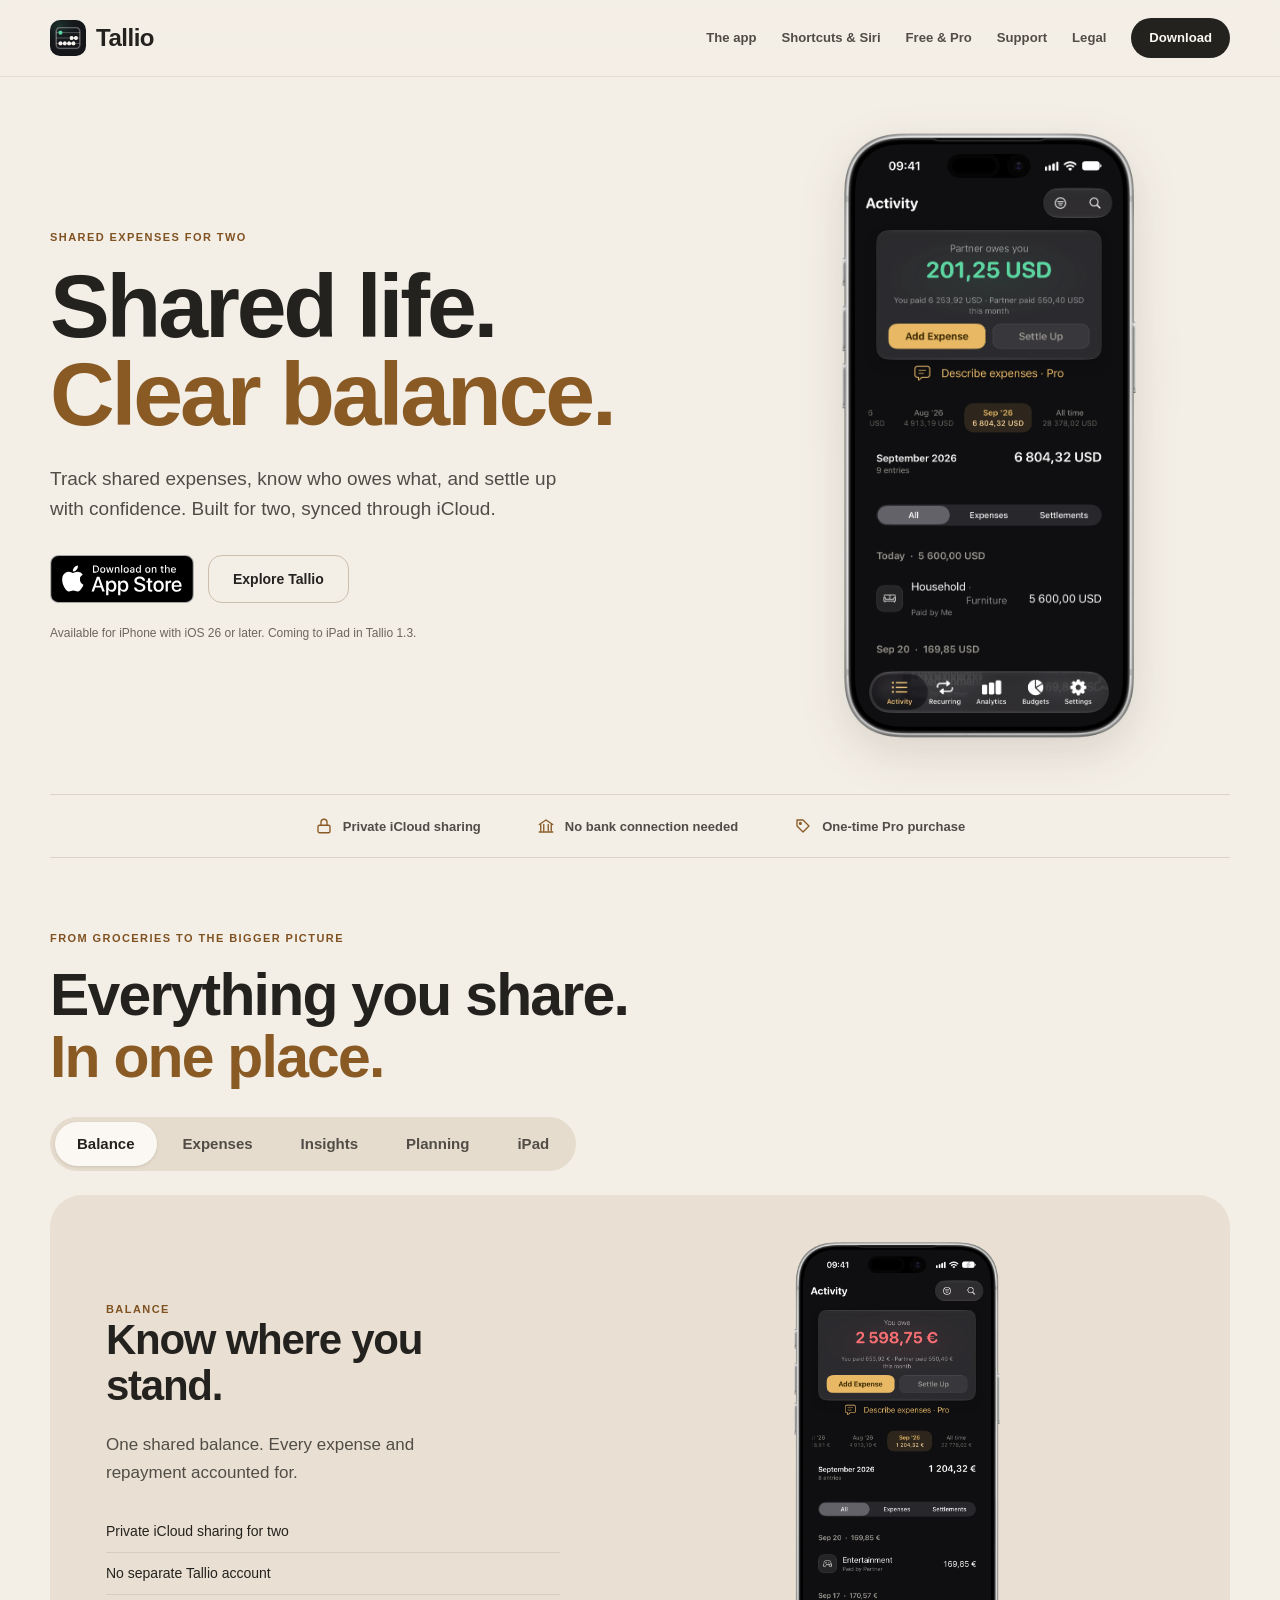
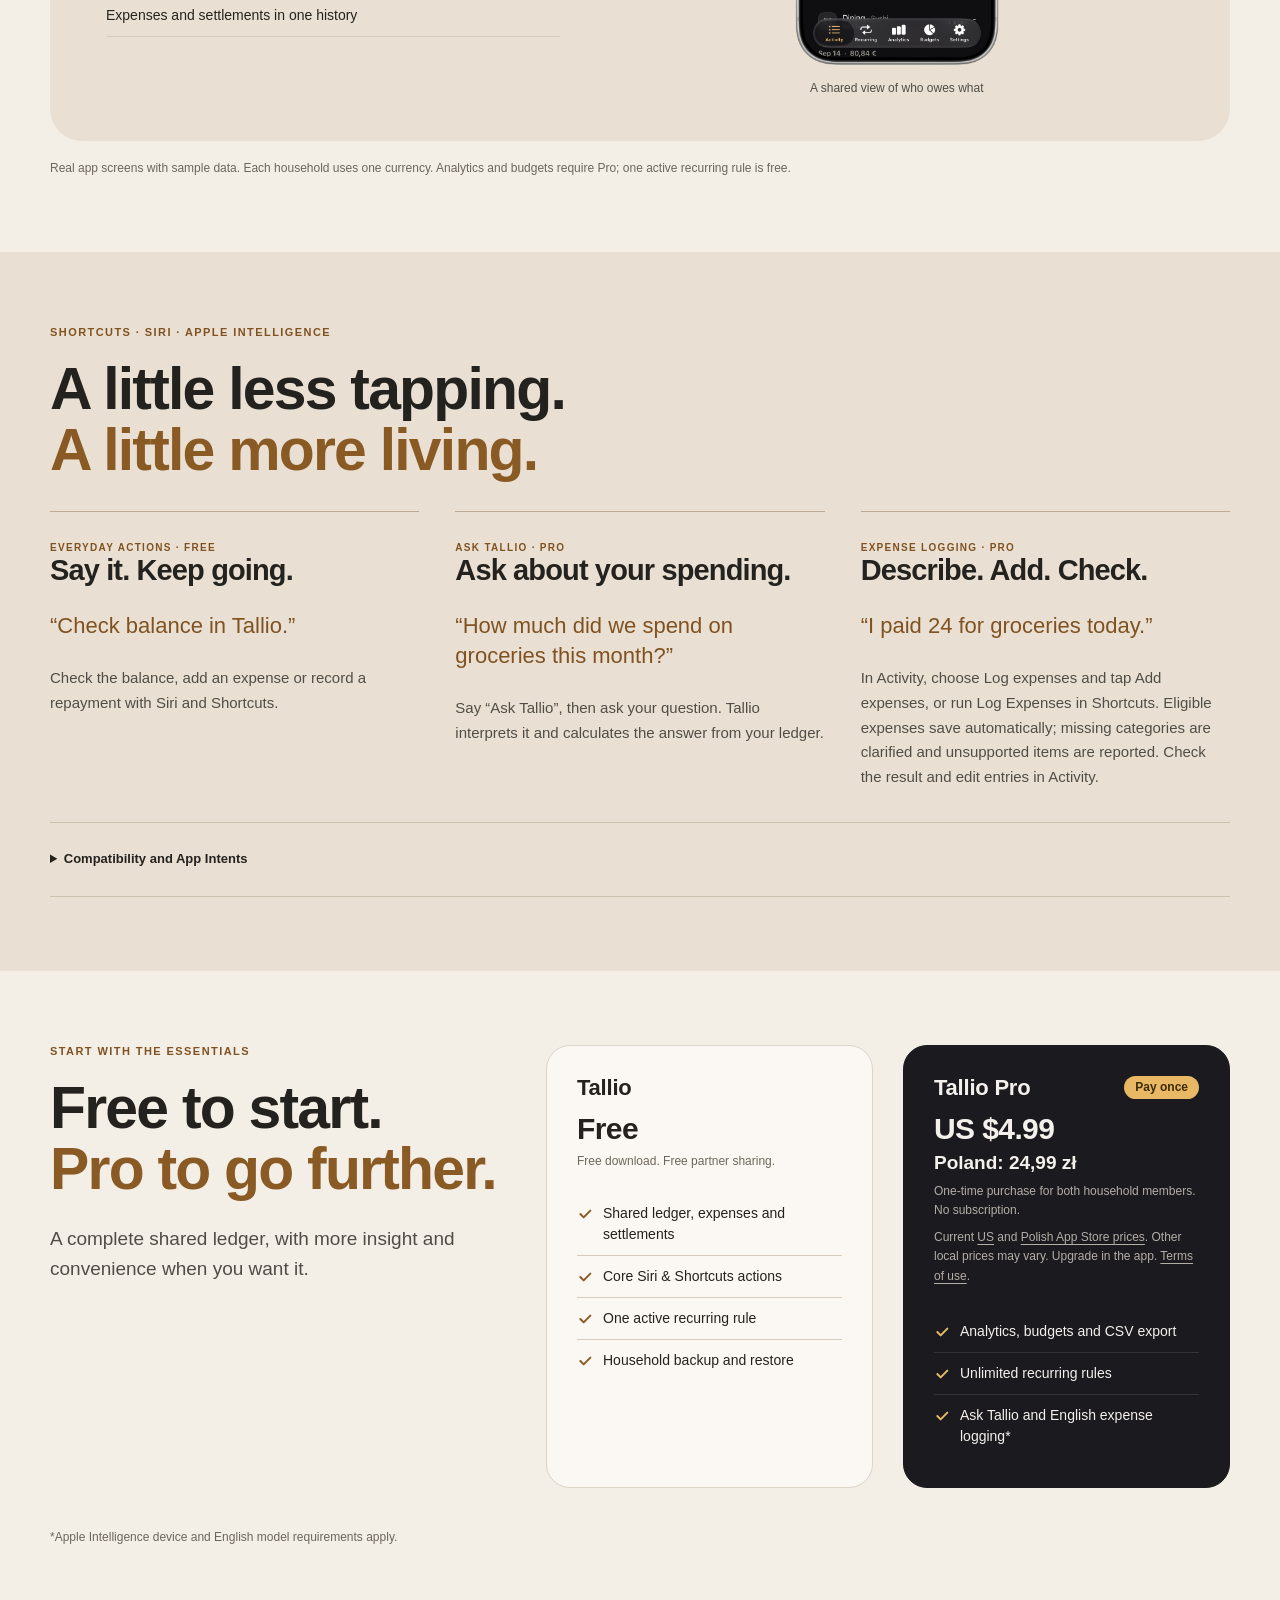
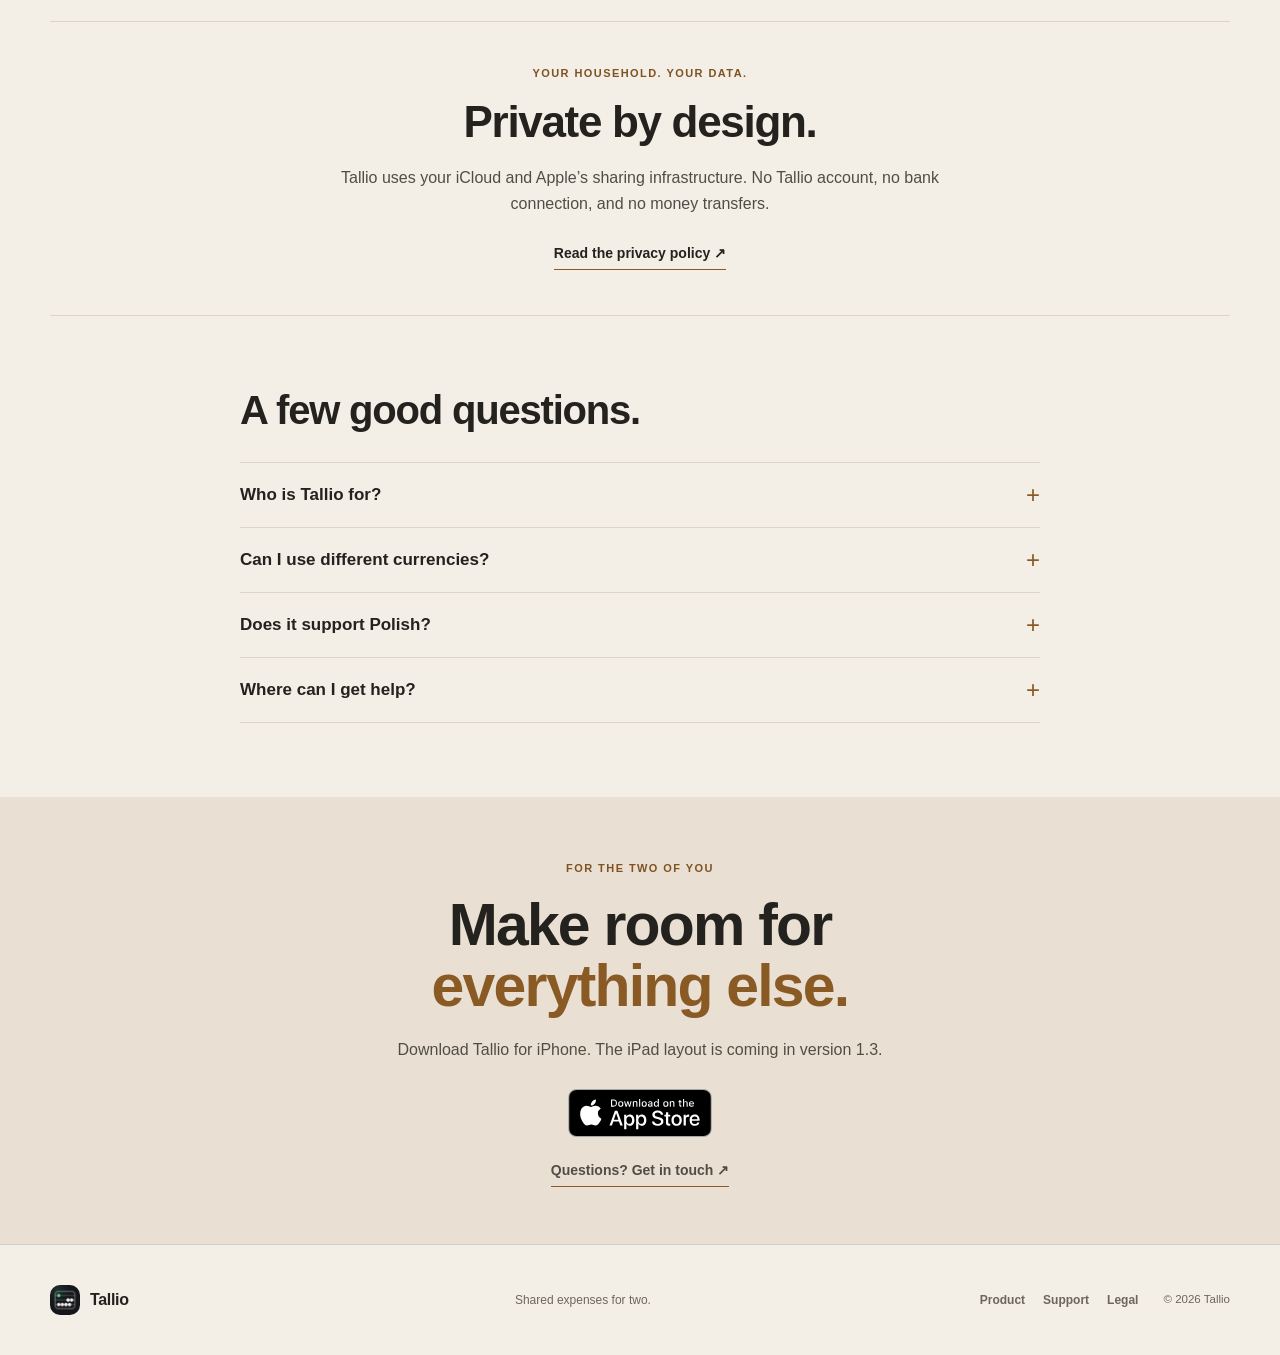
==== commit 27849d4f: "Preview Tallio on iPad and refresh the public support guide" ====
--- a/index.html
+++ b/index.html
@@ -2,13 +2,13 @@
   <meta charset="utf-8">
   <meta name="viewport" content="width=device-width, initial-scale=1">
   <title>Tallio — shared life. Clear balance.</title>
-  <meta name="description" content="Tallio is a private shared ledger for two people. Record expenses, split them fairly, and see the balance clearly. Available now on the App Store for iPhone.">
+  <meta name="description" content="Tallio is a private shared ledger for two people. Record expenses, split them fairly, and see the balance clearly. Available on iPhone. Coming to iPad in Tallio 1.3.">
   <link rel="canonical" href="https://ciesls.github.io/tallio/">
   <meta property="og:type" content="website">
   <meta property="og:site_name" content="Tallio">
   <meta property="og:url" content="https://ciesls.github.io/tallio/">
   <meta property="og:title" content="Tallio — shared life. Clear balance.">
-  <meta property="og:description" content="A private shared ledger for two people. Record expenses, split them fairly, and see the balance clearly. Available now on the App Store for iPhone.">
+  <meta property="og:description" content="A private shared ledger for two people. Record expenses, split them fairly, and see the balance clearly. Available on iPhone. Coming to iPad in Tallio 1.3.">
   <meta property="og:image" content="https://ciesls.github.io/tallio/social-preview-20260922-sans.png">
   <meta property="og:image:type" content="image/png">
   <meta property="og:image:width" content="1200">
@@ -16,27 +16,31 @@
   <meta property="og:image:alt" content="Tallio — Shared life. Clear balance. A private shared ledger for two, with the current app in an iPhone 17 Pro frame.">
   <meta name="twitter:card" content="summary_large_image">
   <meta name="twitter:title" content="Tallio — shared life. Clear balance.">
-  <meta name="twitter:description" content="A private shared ledger for two people. Available now on the App Store for iPhone.">
+  <meta name="twitter:description" content="A private shared ledger for two people. Available on iPhone. Coming to iPad in Tallio 1.3.">
   <meta name="twitter:image" content="https://ciesls.github.io/tallio/social-preview-20260922-sans.png">
   <meta name="twitter:image:alt" content="Tallio — Shared life. Clear balance. A private shared ledger for two.">
   <link rel="icon" type="image/x-icon" href="favicon-20260909.ico">
   <link rel="icon" type="image/png" sizes="32x32" href="favicon-32-20260909.png">
   <link rel="icon" type="image/png" sizes="192x192" href="favicon-192-20260909.png">
   <link rel="apple-touch-icon" sizes="180x180" href="apple-touch-icon-20260909.png">
-  <link rel="stylesheet" href="product.css?v=20261015">
+  <link rel="stylesheet" href="product.css?v=20261116">
   <link rel="stylesheet" href="site-chrome.css?v=20260923a">
 <noscript><style>.tour-panel[hidden]{display:grid}.tour-controls{display:none}</style></noscript></head><body>
 <a class="skip" href="#main">Skip to content</a>
 <header class="site-header"><div class="header-inner"><a class="brand" href="#top" aria-label="Tallio home"><img src="app-icon.png" alt="" width="36" height="36"><span>Tallio</span></a><button class="menu-toggle" type="button" aria-expanded="false" aria-controls="site-nav">Menu</button><nav id="site-nav" class="site-nav" aria-label="Main navigation"><a href="#tour">The app</a><a href="#shortcuts">Shortcuts &amp; Siri</a><a href="#plans">Free &amp; Pro</a><a href="support.html">Support</a><a href="legal/privacy.html">Legal</a><a class="nav-cta" href="https://apps.apple.com/app/id6793468900">Download</a></nav></div></header>
-<main id="main"><span id="features"></span><section class="hero wrap" id="top"><div class="hero-copy"><p class="eyebrow">Shared expenses for two</p><h1>Shared life.<br><em>Clear balance.</em></h1><p class="lede">Track shared expenses, know who owes what, and settle up with confidence. Built for two, synced through iCloud.</p><div class="actions"><a class="app-store-badge" href="https://apps.apple.com/app/id6793468900" aria-label="Download Tallio on the App Store"><img src="assets/download-on-the-app-store.svg" width="144" height="48" alt="Download on the App Store"></a><a class="button button-secondary" href="#tour">Explore Tallio</a></div><p class="availability">Available now · iPhone · iOS 26+</p></div><div class="hero-product"><img src="screenshots/framed/activity-usd-20260922.webp" width="1350" height="2760" alt="Tallio’s shared balance and expense history" fetchpriority="high"></div></section>
+<main id="main"><span id="features"></span><section class="hero wrap" id="top"><div class="hero-copy"><p class="eyebrow">Shared expenses for two</p><h1>Shared life.<br><em>Clear balance.</em></h1><p class="lede">Track shared expenses, know who owes what, and settle up with confidence. Built for two, synced through iCloud.</p><div class="actions"><a class="app-store-badge" href="https://apps.apple.com/app/id6793468900" aria-label="Download Tallio on the App Store"><img src="assets/download-on-the-app-store.svg" width="144" height="48" alt="Download on the App Store"></a><a class="button button-secondary" href="#tour">Explore Tallio</a></div><p class="availability">Available for iPhone with iOS 26 or later. Coming to iPad in Tallio 1.3.</p></div><div class="hero-product"><img src="screenshots/framed/activity-usd-20260922.webp" width="1350" height="2760" alt="Tallio’s shared balance and expense history" fetchpriority="high"></div></section>
 <div class="trust wrap"><span><svg viewBox="0 0 24 24" aria-hidden="true"><rect x="4" y="11" width="16" height="10" rx="2"/><path d="M8 11V7a4 4 0 0 1 8 0v4"/></svg>Private iCloud sharing</span><span><svg viewBox="0 0 24 24" aria-hidden="true"><path d="M3 10l9-6 9 6M5 10v8M19 10v8M9 10v8M15 10v8M3 20h18"/></svg>No bank connection needed</span><span><svg viewBox="0 0 24 24" aria-hidden="true"><path d="M20 12l-8 8-8-8V4h8z"/><circle cx="8.5" cy="8.5" r="1.2"/></svg>One-time Pro purchase</span></div>
-<section class="wrap section" id="tour"><span id="how"></span><div class="section-heading"><p class="eyebrow">From groceries to the bigger picture</p><h2>Everything you share.<br><em>In one place.</em></h2></div><div class="tour-controls" role="group" aria-label="Choose a feature"><button id="tour-0" aria-controls="panel-0" aria-pressed="true" data-panel="0">Balance</button><button id="tour-1" aria-controls="panel-1" aria-pressed="false" data-panel="1">Expenses</button><button id="tour-2" aria-controls="panel-2" aria-pressed="false" data-panel="2">Insights</button><button id="tour-3" aria-controls="panel-3" aria-pressed="false" data-panel="3">Planning</button></div><section class="tour-panel" id="panel-0" aria-labelledby="tour-0" ><div class="tour-copy"><span class="eyebrow">Balance</span><h3>Know where you stand.</h3><p>One shared balance. Every expense and repayment accounted for.</p><ul><li>Private iCloud sharing for two</li><li>No separate Tallio account</li><li>Expenses and settlements in one history</li></ul></div><div class="tour-images"><figure><a href="screenshots/framed/balance-eur-20260922.webp" target="_blank" rel="noopener"><img src="screenshots/framed/balance-eur-20260922.webp" width="1350" height="2760" alt="A shared view of who owes what" loading="lazy"></a><figcaption>A shared view of who owes what</figcaption></figure></div></section><section class="tour-panel" id="panel-1" aria-labelledby="tour-1" hidden><div class="tour-copy"><span class="eyebrow">Expenses</span><h3>Record. Split. Settle.</h3><p>Log what happened, choose who paid, and keep repayments in the same history.</p></div><div class="tour-images"><figure><a href="screenshots/framed/expense-pln-20260921.webp" target="_blank" rel="noopener"><img src="screenshots/framed/expense-pln-20260921.webp" width="1350" height="2760" alt="Add a shared expense" loading="lazy"></a><figcaption>Add a shared expense</figcaption></figure><figure><a href="screenshots/framed/settlement-jpy-20260921.webp" target="_blank" rel="noopener"><img src="screenshots/framed/settlement-jpy-20260921.webp" width="1350" height="2760" alt="Record a repayment" loading="lazy"></a><figcaption>Record a repayment</figcaption></figure></div></section><section class="tour-panel" id="panel-2" aria-labelledby="tour-2" hidden><div class="tour-copy"><span class="eyebrow">Insights · Pro</span><h3>See what changed. Understand why.</h3><p>Compare your spending over time and see the categories behind the change.</p></div><div class="tour-images"><figure><a href="screenshots/framed/analytics-overview-gbp-20260928.webp" target="_blank" rel="noopener"><img src="screenshots/framed/analytics-overview-gbp-20260928.webp" width="1350" height="2760" alt="Your spending, in perspective" loading="lazy"></a><figcaption>Your spending, in perspective</figcaption></figure><figure><a href="screenshots/framed/analytics-insights-gbp-20260928.webp" target="_blank" rel="noopener"><img src="screenshots/framed/analytics-insights-gbp-20260928.webp" width="1350" height="2760" alt="The reasons behind the numbers" loading="lazy"></a><figcaption>The reasons behind the numbers</figcaption></figure></div></section><section class="tour-panel" id="panel-3" aria-labelledby="tour-3" hidden><div class="tour-copy"><span class="eyebrow">Planning</span><h3>Make room for what’s next.</h3><p>Set category budgets and keep upcoming household bills in view.</p></div><div class="tour-images"><figure><a href="screenshots/framed/budgets-cad-20260928.webp" target="_blank" rel="noopener"><img src="screenshots/framed/budgets-cad-20260928.webp" width="1350" height="2760" alt="Category budgets · Pro" loading="lazy"></a><figcaption>Category budgets · Pro</figcaption></figure><figure><a href="screenshots/framed/recurring-eur-20260928.webp" target="_blank" rel="noopener"><img src="screenshots/framed/recurring-eur-20260928.webp" width="1350" height="2760" alt="Recurring bills · unlimited with Pro" loading="lazy"></a><figcaption>Recurring bills · unlimited with Pro</figcaption></figure></div></section>
+<section class="wrap section" id="tour"><span id="how"></span><div class="section-heading"><p class="eyebrow">From groceries to the bigger picture</p><h2>Everything you share.<br><em>In one place.</em></h2></div><div class="tour-controls" role="group" aria-label="Choose a feature"><button id="tour-0" aria-controls="panel-0" aria-pressed="true" data-panel="0">Balance</button><button id="tour-1" aria-controls="panel-1" aria-pressed="false" data-panel="1">Expenses</button><button id="tour-2" aria-controls="panel-2" aria-pressed="false" data-panel="2">Insights</button><button id="tour-3" aria-controls="panel-3" aria-pressed="false" data-panel="3">Planning</button><button id="tour-4" aria-controls="panel-4" aria-pressed="false" data-panel="4">iPad</button></div><section class="tour-panel" id="panel-0" aria-labelledby="tour-0" ><div class="tour-copy"><span class="eyebrow">Balance</span><h3>Know where you stand.</h3><p>One shared balance. Every expense and repayment accounted for.</p><ul><li>Private iCloud sharing for two</li><li>No separate Tallio account</li><li>Expenses and settlements in one history</li></ul></div><div class="tour-images"><figure><a href="screenshots/framed/balance-eur-20260922.webp" target="_blank" rel="noopener"><img src="screenshots/framed/balance-eur-20260922.webp" width="1350" height="2760" alt="A shared view of who owes what" loading="lazy"></a><figcaption>A shared view of who owes what</figcaption></figure></div></section><section class="tour-panel" id="panel-1" aria-labelledby="tour-1" hidden><div class="tour-copy"><span class="eyebrow">Expenses</span><h3>Record. Split. Settle.</h3><p>Record who paid, including expenses paid from a joint account. When you settle up, tap the balance to fill in the repayment amount.</p></div><div class="tour-images"><figure><a href="screenshots/framed/expense-pln-20260921.webp" target="_blank" rel="noopener"><img src="screenshots/framed/expense-pln-20260921.webp" width="1350" height="2760" alt="Add a shared expense" loading="lazy"></a><figcaption>Add a shared expense</figcaption></figure><figure><a href="screenshots/framed/settlement-jpy-20260921.webp" target="_blank" rel="noopener"><img src="screenshots/framed/settlement-jpy-20260921.webp" width="1350" height="2760" alt="Record a repayment" loading="lazy"></a><figcaption>Record a repayment</figcaption></figure></div></section><section class="tour-panel" id="panel-2" aria-labelledby="tour-2" hidden><div class="tour-copy"><span class="eyebrow">Insights · Pro</span><h3>See what changed. Understand why.</h3><p>Compare spending with the same month last year, explore a custom date range or see where this month’s spending is likely to land.</p></div><div class="tour-images"><figure><a href="screenshots/framed/analytics-overview-gbp-20260928.webp" target="_blank" rel="noopener"><img src="screenshots/framed/analytics-overview-gbp-20260928.webp" width="1350" height="2760" alt="Your spending, in perspective" loading="lazy"></a><figcaption>Your spending, in perspective</figcaption></figure><figure><a href="screenshots/framed/analytics-insights-gbp-20260928.webp" target="_blank" rel="noopener"><img src="screenshots/framed/analytics-insights-gbp-20260928.webp" width="1350" height="2760" alt="The reasons behind the numbers" loading="lazy"></a><figcaption>The reasons behind the numbers</figcaption></figure></div></section><section class="tour-panel" id="panel-3" aria-labelledby="tour-3" hidden><div class="tour-copy"><span class="eyebrow">Planning</span><h3>Make room for what’s next.</h3><p>Set category budgets and keep upcoming household bills in view.</p></div><div class="tour-images"><figure><a href="screenshots/framed/budgets-cad-20260928.webp" target="_blank" rel="noopener"><img src="screenshots/framed/budgets-cad-20260928.webp" width="1350" height="2760" alt="Category budgets · Pro" loading="lazy"></a><figcaption>Category budgets · Pro</figcaption></figure><figure><a href="screenshots/framed/recurring-eur-20260928.webp" target="_blank" rel="noopener"><img src="screenshots/framed/recurring-eur-20260928.webp" width="1350" height="2760" alt="Recurring bills · unlimited with Pro" loading="lazy"></a><figcaption>Recurring bills · unlimited with Pro</figcaption></figure></div></section>
+<section class="tour-panel" id="panel-4" aria-labelledby="tour-4" hidden>
+  <div class="tour-copy"><span class="eyebrow">Coming in Tallio 1.3</span><h3>Your ledger on iPad.</h3><p>Select an expense in Activity to see who paid, how it was split and which category it belongs to. The details open beside the list, so you can review the next entry without losing your place.</p><p>Use the same Apple Account on iPhone and iPad to open your existing iCloud household.</p></div>
+  <div class="tour-images"><figure class="ipad-preview"><a href="screenshots/framed/ipad-activity-20261116.webp" target="_blank" rel="noopener"><img src="screenshots/framed/ipad-activity-20261116.webp" width="1125" height="1469" alt="Tallio on iPad with an entertainment expense selected and its details beside the activity list" loading="lazy"></a><figcaption>Activity on iPad · Tallio 1.3 preview</figcaption></figure></div>
+</section>
 <p class="fine">Real app screens with sample data. Each household uses one currency. Analytics and budgets require Pro; one active recurring rule is free.</p></section>
-<section class="automation" id="shortcuts"><div class="wrap section"><div class="section-heading"><p class="eyebrow">Shortcuts · Siri · Apple Intelligence</p><h2>A little less tapping.<br><em>A little more living.</em></h2></div><div class="workflow-grid"><article><span class="eyebrow">Everyday actions · Free</span><h3>Say it. Keep going.</h3><blockquote>“Check balance in Tallio.”</blockquote><p>Check the balance, add an expense or record a repayment with Siri and Shortcuts.</p></article><article><span class="eyebrow">Ask Tallio · Pro</span><h3>Ask about your spending.</h3><blockquote>“How much did we spend on groceries this month?”</blockquote><p>Say “Ask Tallio”, then ask your question. Tallio interprets it and calculates the answer from your ledger.</p></article><article><span class="eyebrow">Expense logging · Pro</span><h3>Describe. Add. Check.</h3><blockquote>“I paid 24 for groceries today.”</blockquote><p>In Activity, choose Describe expenses and tap Add expenses, or run Log Expenses in Shortcuts. Eligible expenses save automatically; missing categories are clarified and unsupported items are reported. Check the result and edit entries in Activity.</p></article></div><details class="requirements"><summary>Compatibility and App Intents</summary><p>Native App Intents connect Tallio with Siri and Shortcuts. iOS 27 adds system actions to search Activity and open ledger entries. Siri AI availability and routing depend on Apple.</p><p>Ask Tallio and English expense logging require Pro, a compatible Apple Intelligence device and an available English on-device model. The core ledger supports iOS 26 and later.</p></details></div></section>
-<section class="wrap section plans" id="plans"><span id="pro" hidden></span><div><p class="eyebrow">Start with the essentials</p><h2>Free to start.<br><em>Pro to go further.</em></h2><p class="lede">A complete shared ledger, with more insight and convenience when you want it.</p></div><div class="plan-options"><article><h3>Tallio</h3><p class="plan-value">Free</p><p class="small">Free download. Free partner sharing.</p><ul><li>Shared ledger, expenses and settlements</li><li>Core Siri &amp; Shortcuts actions</li><li>One active recurring rule</li></ul></article><article class="plan-pro"><h3>Tallio Pro <span class="badge">Pay once</span></h3><p class="plan-value">US $4.99</p><p class="plan-local-price">Poland: 24,99 zł</p><p class="small">One-time purchase for both household members. No subscription.</p><p class="small">Current <a href="https://apps.apple.com/us/app/tallio-shared-expenses/id6793468900">US</a> and <a href="https://apps.apple.com/pl/app/tallio-shared-expenses/id6793468900">Polish App Store prices</a>. Other local prices may vary. Upgrade in the app.</p><ul><li>Analytics, budgets and CSV export</li><li>Unlimited recurring rules</li><li>Ask Tallio and English expense logging*</li></ul></article></div><p class="fine">*Apple Intelligence device and English model requirements apply.</p></section>
+<section class="automation" id="shortcuts"><div class="wrap section"><div class="section-heading"><p class="eyebrow">Shortcuts · Siri · Apple Intelligence</p><h2>A little less tapping.<br><em>A little more living.</em></h2></div><div class="workflow-grid"><article><span class="eyebrow">Everyday actions · Free</span><h3>Say it. Keep going.</h3><blockquote>“Check balance in Tallio.”</blockquote><p>Check the balance, add an expense or record a repayment with Siri and Shortcuts.</p></article><article><span class="eyebrow">Ask Tallio · Pro</span><h3>Ask about your spending.</h3><blockquote>“How much did we spend on groceries this month?”</blockquote><p>Say “Ask Tallio”, then ask your question. Tallio interprets it and calculates the answer from your ledger.</p></article><article><span class="eyebrow">Expense logging · Pro</span><h3>Describe. Add. Check.</h3><blockquote>“I paid 24 for groceries today.”</blockquote><p>In Activity, choose Log expenses and tap Add expenses, or run Log Expenses in Shortcuts. Eligible expenses save automatically; missing categories are clarified and unsupported items are reported. Check the result and edit entries in Activity.</p></article></div><details class="requirements"><summary>Compatibility and App Intents</summary><p>Native App Intents connect Tallio with Siri and Shortcuts. iOS 27 adds system actions to search Activity and open ledger entries. Siri AI availability and routing depend on Apple.</p><p>Ask Tallio and English expense logging require Pro, a compatible Apple Intelligence device and an available English on-device model. The core ledger supports iOS 26 and later.</p></details></div></section>
+<section class="wrap section plans" id="plans"><span id="pro" hidden></span><div><p class="eyebrow">Start with the essentials</p><h2>Free to start.<br><em>Pro to go further.</em></h2><p class="lede">A complete shared ledger, with more insight and convenience when you want it.</p></div><div class="plan-options"><article><h3>Tallio</h3><p class="plan-value">Free</p><p class="small">Free download. Free partner sharing.</p><ul><li>Shared ledger, expenses and settlements</li><li>Core Siri &amp; Shortcuts actions</li><li>One active recurring rule</li><li>Household backup and restore</li></ul></article><article class="plan-pro"><h3>Tallio Pro <span class="badge">Pay once</span></h3><p class="plan-value">US $4.99</p><p class="plan-local-price">Poland: 24,99 zł</p><p class="small">One-time purchase for both household members. No subscription.</p><p class="small">Current <a href="https://apps.apple.com/us/app/tallio-shared-expenses/id6793468900">US</a> and <a href="https://apps.apple.com/pl/app/tallio-shared-expenses/id6793468900">Polish App Store prices</a>. Other local prices may vary. Upgrade in the app. <a href="https://www.apple.com/legal/internet-services/itunes/dev/stdeula/">Terms of use</a>.</p><ul><li>Analytics, budgets and CSV export</li><li>Unlimited recurring rules</li><li>Ask Tallio and English expense logging*</li></ul></article></div><p class="fine">*Apple Intelligence device and English model requirements apply.</p></section>
 <section class="wrap quiet" id="privacy"><p class="eyebrow">Your household. Your data.</p><h2>Private by design.</h2><p>Tallio uses your iCloud and Apple’s sharing infrastructure. No Tallio account, no bank connection, and no money transfers.</p><a class="text-link" href="legal/privacy.html">Read the privacy policy ↗</a></section>
 <section class="wrap faq section"><h2>A few good questions.</h2><details><summary>Who is Tallio for?</summary><p>Two people sharing household costs: partners, roommates, or anyone who wants one clear shared ledger.</p></details><details><summary>Can I use different currencies?</summary><p>Choose one currency for your household. Tallio does not convert currencies or mix them within a ledger.</p></details><details><summary>Does it support Polish?</summary><p>The app supports English and Polish. Natural-language spending questions and expense descriptions currently accept English only.</p></details><details><summary>Where can I get help?</summary><p>Visit <a href="support.html">Tallio support</a> for setup guides and contact details.</p></details></section>
-<section class="launch" id="launch"><span id="start"></span><div class="wrap"><p class="eyebrow">For the two of you</p><h2>Make room for<br><em>everything else.</em></h2><p>Available now on the App Store for iPhone. A clearer way to share everyday expenses.</p><div class="actions launch-actions"><a class="app-store-badge" href="https://apps.apple.com/app/id6793468900" aria-label="Download Tallio on the App Store"><img src="assets/download-on-the-app-store.svg" width="144" height="48" alt="Download on the App Store"></a></div><p><a class="text-link" href="support.html">Questions? Get in touch ↗</a></p></div></section></main>
+<section class="launch" id="launch"><span id="start"></span><div class="wrap"><p class="eyebrow">For the two of you</p><h2>Make room for<br><em>everything else.</em></h2><p>Download Tallio for iPhone. The iPad layout is coming in version 1.3.</p><div class="actions launch-actions"><a class="app-store-badge" href="https://apps.apple.com/app/id6793468900" aria-label="Download Tallio on the App Store"><img src="assets/download-on-the-app-store.svg" width="144" height="48" alt="Download on the App Store"></a></div><p><a class="text-link" href="support.html">Questions? Get in touch ↗</a></p></div></section></main>
 <footer class="site-footer"><div class="footer-inner"><a class="brand" href=""><img src="app-icon.png" alt="" width="30" height="30"><span>Tallio</span></a><p>Shared expenses for two.</p><nav aria-label="Footer navigation"><a href="">Product</a><a href="support.html">Support</a><a href="legal/privacy.html">Legal</a></nav><small>© 2026 Tallio</small></div></footer>
 <script src="script.js"></script>
 <script>document.querySelectorAll('[data-panel]').forEach(b=>b.addEventListener('click',()=>{document.querySelectorAll('[data-panel]').forEach(x=>x.setAttribute('aria-pressed',String(x===b)));document.querySelectorAll('.tour-panel').forEach(p=>p.hidden=p.id!=='panel-'+b.dataset.panel)}));</script></body></html>
--- a/product.css
+++ b/product.css
@@ -3,3 +3,6 @@
 
 
 .app-store-badge{display:inline-flex;align-items:center;min-height:48px}.app-store-badge img{display:block;width:144px;height:48px}.launch-actions{justify-content:center}.plan-local-price{font-size:19px;font-weight:650;margin-top:6px}.plan-pro .small{line-height:1.6}.plan-pro .small a{text-decoration:underline;text-underline-offset:3px}
+
+.tour-images .ipad-preview { max-width: 360px; }
+.tour-controls { max-width: 100%; flex-wrap: wrap; }
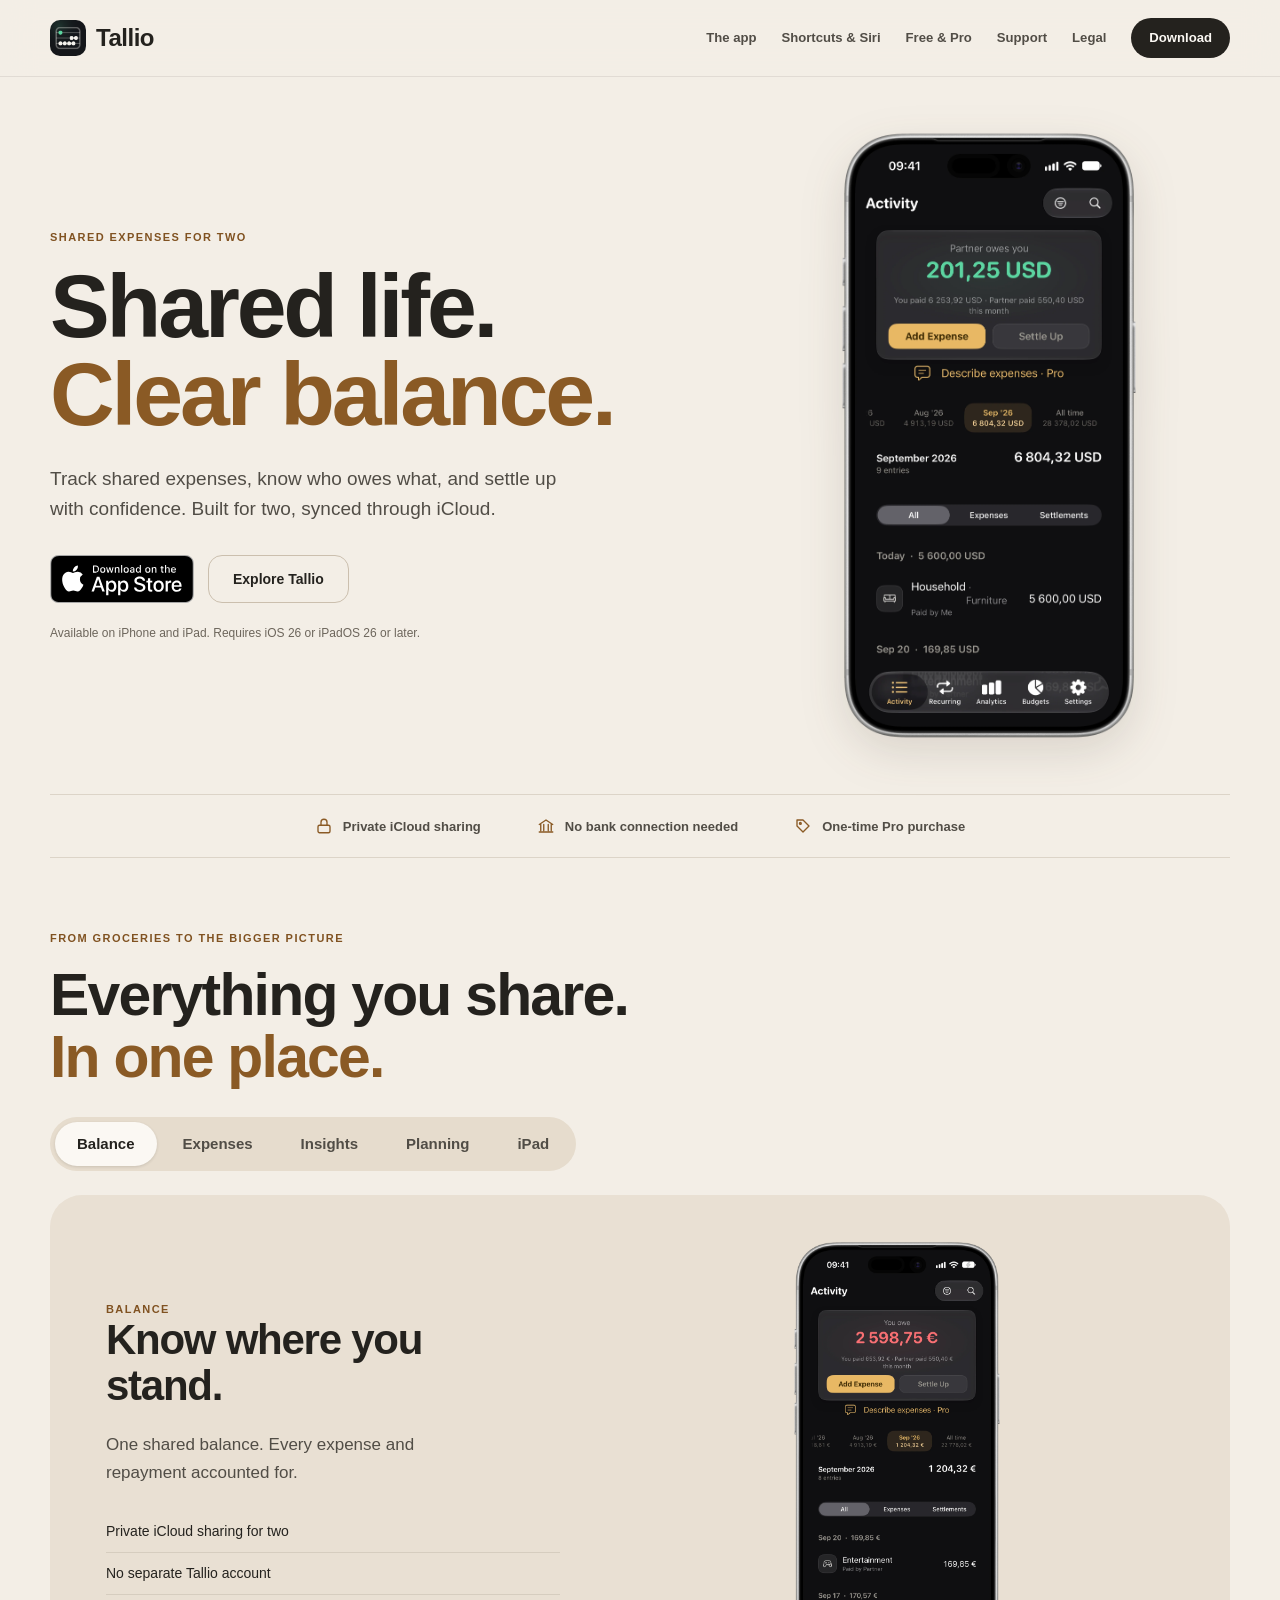
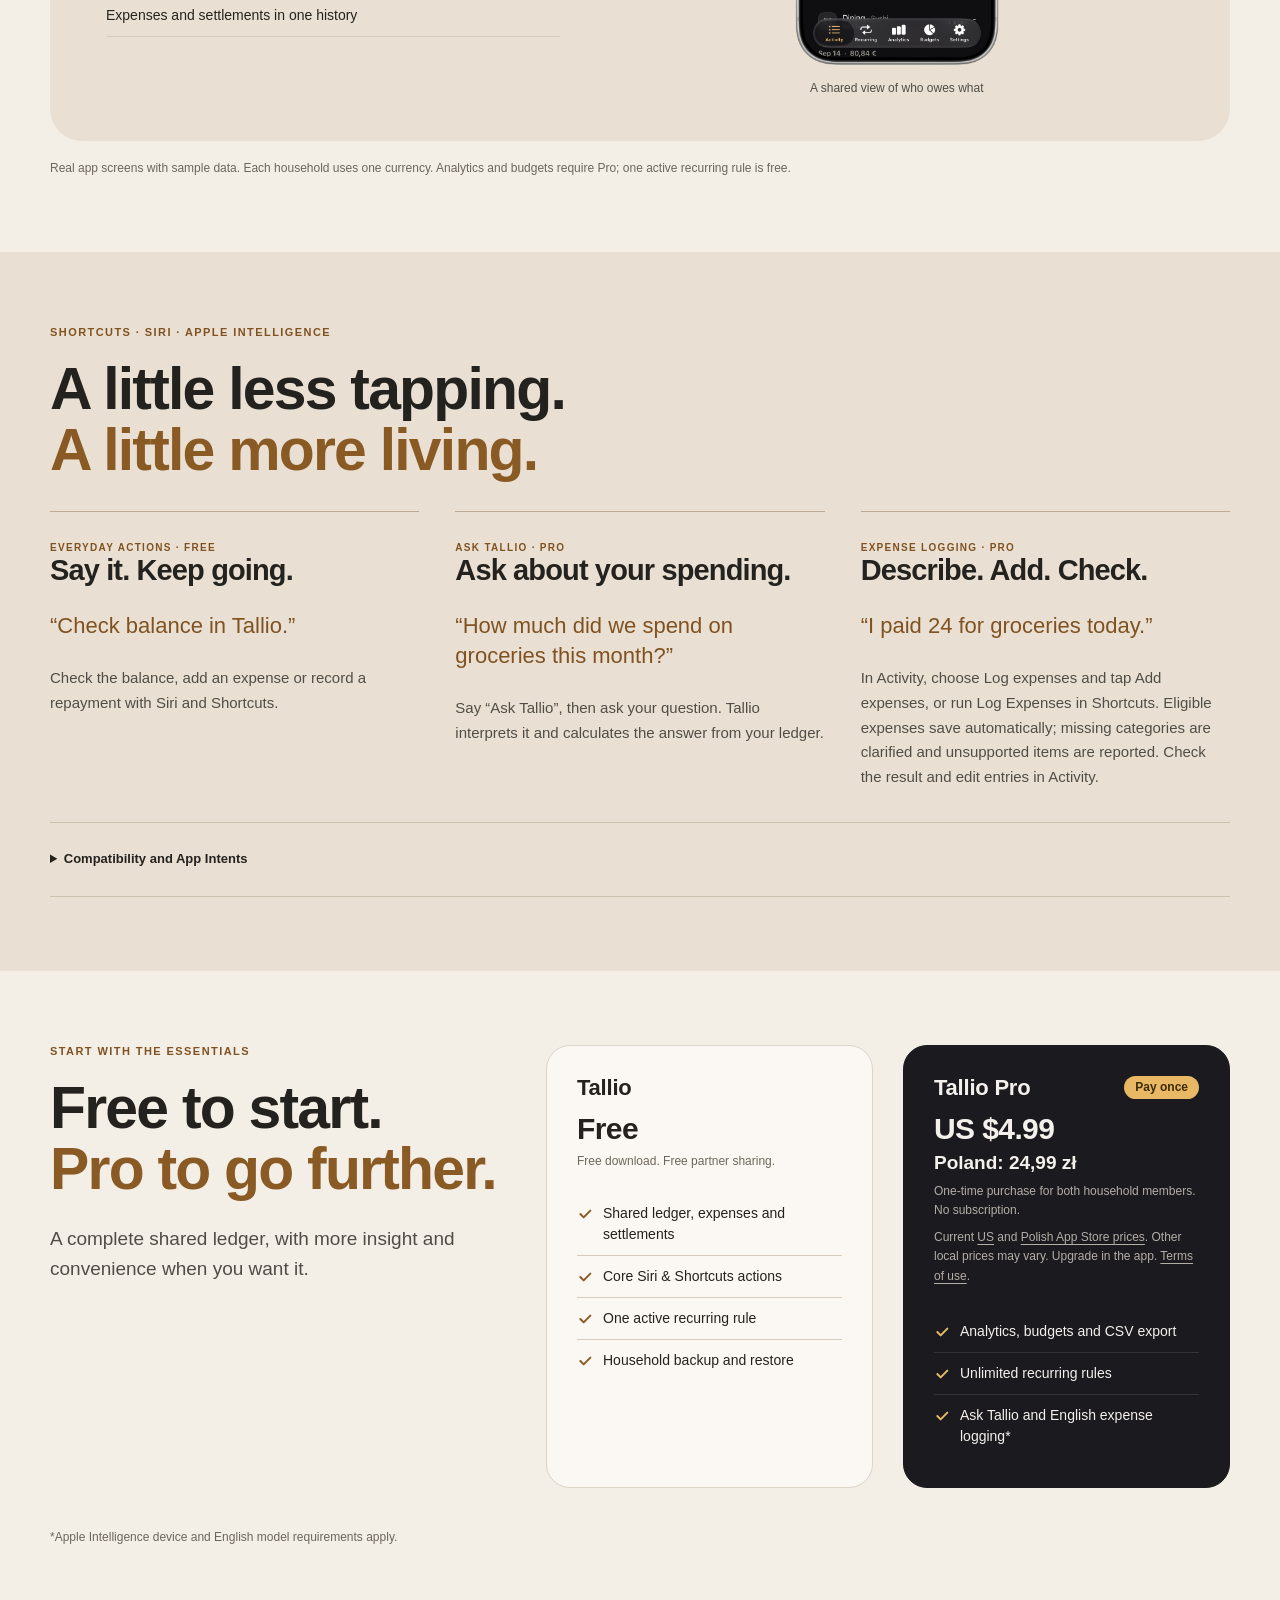
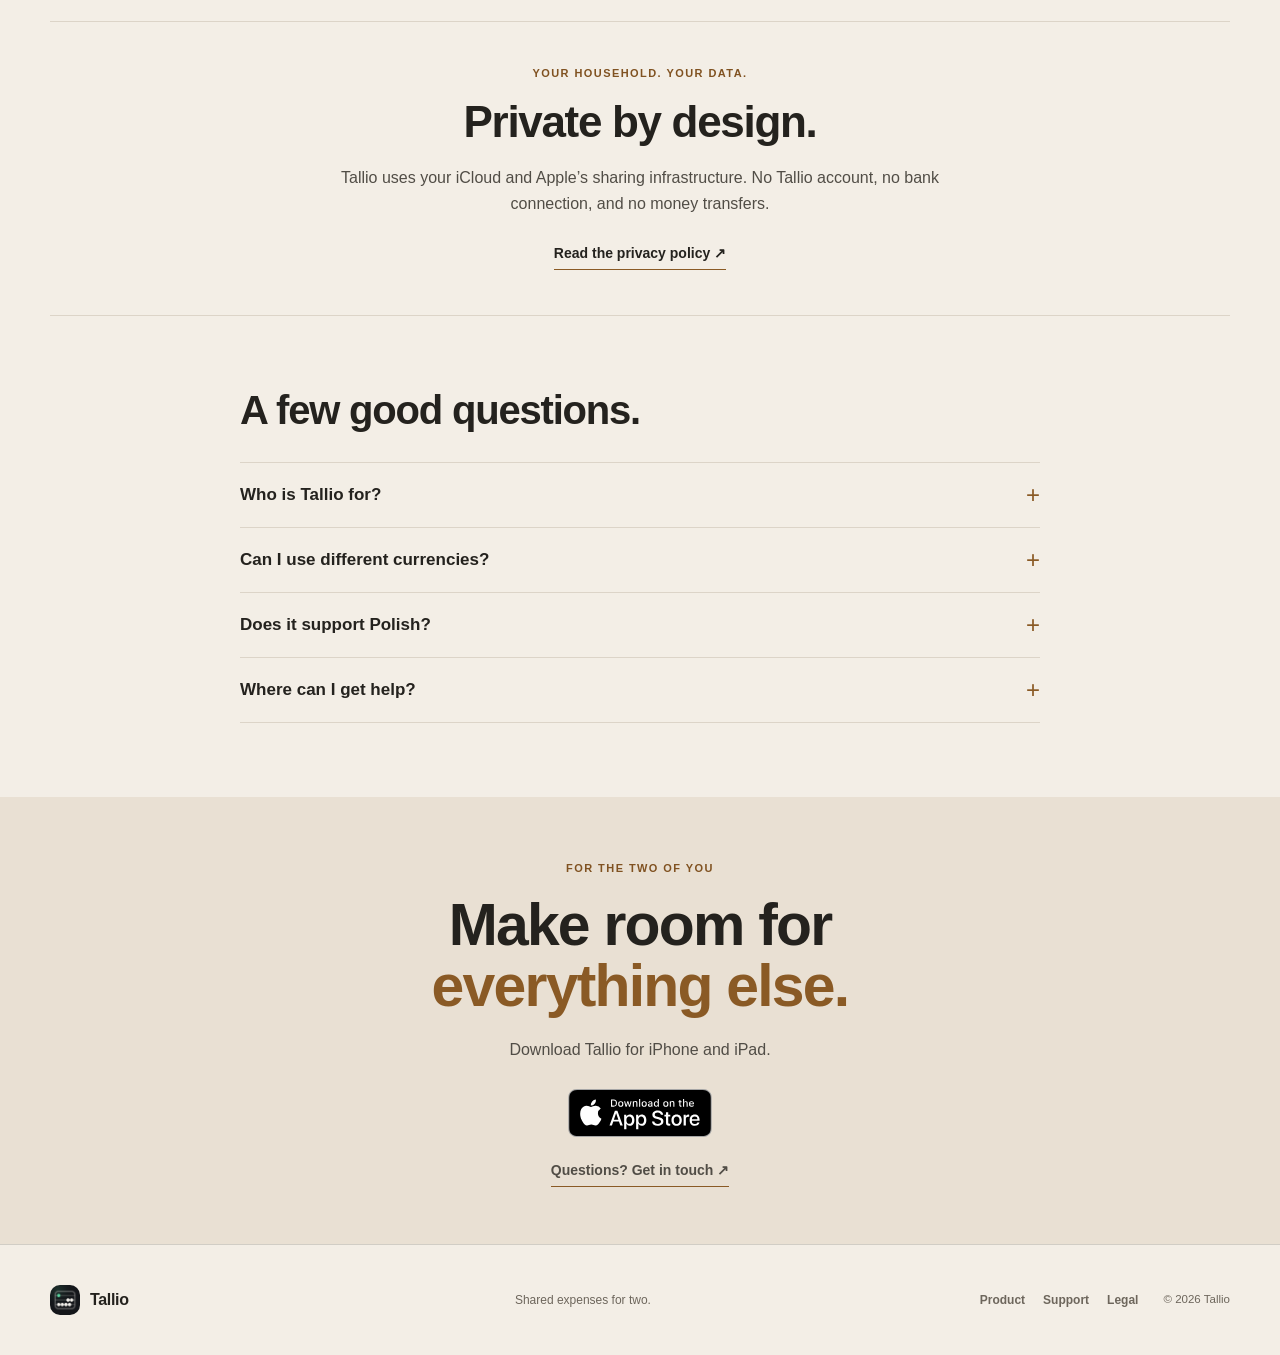
==== commit c8c2a792: "Announce Tallio availability on iPhone and iPad" ====
--- a/index.html
+++ b/index.html
@@ -2,13 +2,13 @@
   <meta charset="utf-8">
   <meta name="viewport" content="width=device-width, initial-scale=1">
   <title>Tallio — shared life. Clear balance.</title>
-  <meta name="description" content="Tallio is a private shared ledger for two people. Record expenses, split them fairly, and see the balance clearly. Available on iPhone. Coming to iPad in Tallio 1.3.">
+  <meta name="description" content="Tallio is a private shared ledger for two people. Record expenses, split them fairly, and see the balance clearly. Available on iPhone and iPad.">
   <link rel="canonical" href="https://ciesls.github.io/tallio/">
   <meta property="og:type" content="website">
   <meta property="og:site_name" content="Tallio">
   <meta property="og:url" content="https://ciesls.github.io/tallio/">
   <meta property="og:title" content="Tallio — shared life. Clear balance.">
-  <meta property="og:description" content="A private shared ledger for two people. Record expenses, split them fairly, and see the balance clearly. Available on iPhone. Coming to iPad in Tallio 1.3.">
+  <meta property="og:description" content="A private shared ledger for two people. Record expenses, split them fairly, and see the balance clearly. Available on iPhone and iPad.">
   <meta property="og:image" content="https://ciesls.github.io/tallio/social-preview-20260922-sans.png">
   <meta property="og:image:type" content="image/png">
   <meta property="og:image:width" content="1200">
@@ -16,7 +16,7 @@
   <meta property="og:image:alt" content="Tallio — Shared life. Clear balance. A private shared ledger for two, with the current app in an iPhone 17 Pro frame.">
   <meta name="twitter:card" content="summary_large_image">
   <meta name="twitter:title" content="Tallio — shared life. Clear balance.">
-  <meta name="twitter:description" content="A private shared ledger for two people. Available on iPhone. Coming to iPad in Tallio 1.3.">
+  <meta name="twitter:description" content="A private shared ledger for two people. Available on iPhone and iPad.">
   <meta name="twitter:image" content="https://ciesls.github.io/tallio/social-preview-20260922-sans.png">
   <meta name="twitter:image:alt" content="Tallio — Shared life. Clear balance. A private shared ledger for two.">
   <link rel="icon" type="image/x-icon" href="favicon-20260909.ico">
@@ -28,19 +28,19 @@
 <noscript><style>.tour-panel[hidden]{display:grid}.tour-controls{display:none}</style></noscript></head><body>
 <a class="skip" href="#main">Skip to content</a>
 <header class="site-header"><div class="header-inner"><a class="brand" href="#top" aria-label="Tallio home"><img src="app-icon.png" alt="" width="36" height="36"><span>Tallio</span></a><button class="menu-toggle" type="button" aria-expanded="false" aria-controls="site-nav">Menu</button><nav id="site-nav" class="site-nav" aria-label="Main navigation"><a href="#tour">The app</a><a href="#shortcuts">Shortcuts &amp; Siri</a><a href="#plans">Free &amp; Pro</a><a href="support.html">Support</a><a href="legal/privacy.html">Legal</a><a class="nav-cta" href="https://apps.apple.com/app/id6793468900">Download</a></nav></div></header>
-<main id="main"><span id="features"></span><section class="hero wrap" id="top"><div class="hero-copy"><p class="eyebrow">Shared expenses for two</p><h1>Shared life.<br><em>Clear balance.</em></h1><p class="lede">Track shared expenses, know who owes what, and settle up with confidence. Built for two, synced through iCloud.</p><div class="actions"><a class="app-store-badge" href="https://apps.apple.com/app/id6793468900" aria-label="Download Tallio on the App Store"><img src="assets/download-on-the-app-store.svg" width="144" height="48" alt="Download on the App Store"></a><a class="button button-secondary" href="#tour">Explore Tallio</a></div><p class="availability">Available for iPhone with iOS 26 or later. Coming to iPad in Tallio 1.3.</p></div><div class="hero-product"><img src="screenshots/framed/activity-usd-20260922.webp" width="1350" height="2760" alt="Tallio’s shared balance and expense history" fetchpriority="high"></div></section>
+<main id="main"><span id="features"></span><section class="hero wrap" id="top"><div class="hero-copy"><p class="eyebrow">Shared expenses for two</p><h1>Shared life.<br><em>Clear balance.</em></h1><p class="lede">Track shared expenses, know who owes what, and settle up with confidence. Built for two, synced through iCloud.</p><div class="actions"><a class="app-store-badge" href="https://apps.apple.com/app/id6793468900" aria-label="Download Tallio on the App Store"><img src="assets/download-on-the-app-store.svg" width="144" height="48" alt="Download on the App Store"></a><a class="button button-secondary" href="#tour">Explore Tallio</a></div><p class="availability">Available on iPhone and iPad. Requires iOS 26 or iPadOS 26 or later.</p></div><div class="hero-product"><img src="screenshots/framed/activity-usd-20260922.webp" width="1350" height="2760" alt="Tallio’s shared balance and expense history" fetchpriority="high"></div></section>
 <div class="trust wrap"><span><svg viewBox="0 0 24 24" aria-hidden="true"><rect x="4" y="11" width="16" height="10" rx="2"/><path d="M8 11V7a4 4 0 0 1 8 0v4"/></svg>Private iCloud sharing</span><span><svg viewBox="0 0 24 24" aria-hidden="true"><path d="M3 10l9-6 9 6M5 10v8M19 10v8M9 10v8M15 10v8M3 20h18"/></svg>No bank connection needed</span><span><svg viewBox="0 0 24 24" aria-hidden="true"><path d="M20 12l-8 8-8-8V4h8z"/><circle cx="8.5" cy="8.5" r="1.2"/></svg>One-time Pro purchase</span></div>
 <section class="wrap section" id="tour"><span id="how"></span><div class="section-heading"><p class="eyebrow">From groceries to the bigger picture</p><h2>Everything you share.<br><em>In one place.</em></h2></div><div class="tour-controls" role="group" aria-label="Choose a feature"><button id="tour-0" aria-controls="panel-0" aria-pressed="true" data-panel="0">Balance</button><button id="tour-1" aria-controls="panel-1" aria-pressed="false" data-panel="1">Expenses</button><button id="tour-2" aria-controls="panel-2" aria-pressed="false" data-panel="2">Insights</button><button id="tour-3" aria-controls="panel-3" aria-pressed="false" data-panel="3">Planning</button><button id="tour-4" aria-controls="panel-4" aria-pressed="false" data-panel="4">iPad</button></div><section class="tour-panel" id="panel-0" aria-labelledby="tour-0" ><div class="tour-copy"><span class="eyebrow">Balance</span><h3>Know where you stand.</h3><p>One shared balance. Every expense and repayment accounted for.</p><ul><li>Private iCloud sharing for two</li><li>No separate Tallio account</li><li>Expenses and settlements in one history</li></ul></div><div class="tour-images"><figure><a href="screenshots/framed/balance-eur-20260922.webp" target="_blank" rel="noopener"><img src="screenshots/framed/balance-eur-20260922.webp" width="1350" height="2760" alt="A shared view of who owes what" loading="lazy"></a><figcaption>A shared view of who owes what</figcaption></figure></div></section><section class="tour-panel" id="panel-1" aria-labelledby="tour-1" hidden><div class="tour-copy"><span class="eyebrow">Expenses</span><h3>Record. Split. Settle.</h3><p>Record who paid, including expenses paid from a joint account. When you settle up, tap the balance to fill in the repayment amount.</p></div><div class="tour-images"><figure><a href="screenshots/framed/expense-pln-20260921.webp" target="_blank" rel="noopener"><img src="screenshots/framed/expense-pln-20260921.webp" width="1350" height="2760" alt="Add a shared expense" loading="lazy"></a><figcaption>Add a shared expense</figcaption></figure><figure><a href="screenshots/framed/settlement-jpy-20260921.webp" target="_blank" rel="noopener"><img src="screenshots/framed/settlement-jpy-20260921.webp" width="1350" height="2760" alt="Record a repayment" loading="lazy"></a><figcaption>Record a repayment</figcaption></figure></div></section><section class="tour-panel" id="panel-2" aria-labelledby="tour-2" hidden><div class="tour-copy"><span class="eyebrow">Insights · Pro</span><h3>See what changed. Understand why.</h3><p>Compare spending with the same month last year, explore a custom date range or see where this month’s spending is likely to land.</p></div><div class="tour-images"><figure><a href="screenshots/framed/analytics-overview-gbp-20260928.webp" target="_blank" rel="noopener"><img src="screenshots/framed/analytics-overview-gbp-20260928.webp" width="1350" height="2760" alt="Your spending, in perspective" loading="lazy"></a><figcaption>Your spending, in perspective</figcaption></figure><figure><a href="screenshots/framed/analytics-insights-gbp-20260928.webp" target="_blank" rel="noopener"><img src="screenshots/framed/analytics-insights-gbp-20260928.webp" width="1350" height="2760" alt="The reasons behind the numbers" loading="lazy"></a><figcaption>The reasons behind the numbers</figcaption></figure></div></section><section class="tour-panel" id="panel-3" aria-labelledby="tour-3" hidden><div class="tour-copy"><span class="eyebrow">Planning</span><h3>Make room for what’s next.</h3><p>Set category budgets and keep upcoming household bills in view.</p></div><div class="tour-images"><figure><a href="screenshots/framed/budgets-cad-20260928.webp" target="_blank" rel="noopener"><img src="screenshots/framed/budgets-cad-20260928.webp" width="1350" height="2760" alt="Category budgets · Pro" loading="lazy"></a><figcaption>Category budgets · Pro</figcaption></figure><figure><a href="screenshots/framed/recurring-eur-20260928.webp" target="_blank" rel="noopener"><img src="screenshots/framed/recurring-eur-20260928.webp" width="1350" height="2760" alt="Recurring bills · unlimited with Pro" loading="lazy"></a><figcaption>Recurring bills · unlimited with Pro</figcaption></figure></div></section>
 <section class="tour-panel" id="panel-4" aria-labelledby="tour-4" hidden>
-  <div class="tour-copy"><span class="eyebrow">Coming in Tallio 1.3</span><h3>Your ledger on iPad.</h3><p>Select an expense in Activity to see who paid, how it was split and which category it belongs to. The details open beside the list, so you can review the next entry without losing your place.</p><p>Use the same Apple Account on iPhone and iPad to open your existing iCloud household.</p></div>
-  <div class="tour-images"><figure class="ipad-preview"><a href="screenshots/framed/ipad-activity-20261116.webp" target="_blank" rel="noopener"><img src="screenshots/framed/ipad-activity-20261116.webp" width="1125" height="1469" alt="Tallio on iPad with an entertainment expense selected and its details beside the activity list" loading="lazy"></a><figcaption>Activity on iPad · Tallio 1.3 preview</figcaption></figure></div>
+  <div class="tour-copy"><span class="eyebrow">Tallio 1.3</span><h3>Your ledger on iPad.</h3><p>Select an expense in Activity to see who paid, how it was split and which category it belongs to. The details open beside the list, so you can review the next entry without losing your place.</p><p>Use the same Apple Account on iPhone and iPad to open your existing iCloud household.</p></div>
+  <div class="tour-images"><figure class="ipad-preview"><a href="screenshots/framed/ipad-activity-20261116.webp" target="_blank" rel="noopener"><img src="screenshots/framed/ipad-activity-20261116.webp" width="1125" height="1469" alt="Tallio on iPad with an entertainment expense selected and its details beside the activity list" loading="lazy"></a><figcaption>Activity on iPad · Tallio 1.3</figcaption></figure></div>
 </section>
 <p class="fine">Real app screens with sample data. Each household uses one currency. Analytics and budgets require Pro; one active recurring rule is free.</p></section>
-<section class="automation" id="shortcuts"><div class="wrap section"><div class="section-heading"><p class="eyebrow">Shortcuts · Siri · Apple Intelligence</p><h2>A little less tapping.<br><em>A little more living.</em></h2></div><div class="workflow-grid"><article><span class="eyebrow">Everyday actions · Free</span><h3>Say it. Keep going.</h3><blockquote>“Check balance in Tallio.”</blockquote><p>Check the balance, add an expense or record a repayment with Siri and Shortcuts.</p></article><article><span class="eyebrow">Ask Tallio · Pro</span><h3>Ask about your spending.</h3><blockquote>“How much did we spend on groceries this month?”</blockquote><p>Say “Ask Tallio”, then ask your question. Tallio interprets it and calculates the answer from your ledger.</p></article><article><span class="eyebrow">Expense logging · Pro</span><h3>Describe. Add. Check.</h3><blockquote>“I paid 24 for groceries today.”</blockquote><p>In Activity, choose Log expenses and tap Add expenses, or run Log Expenses in Shortcuts. Eligible expenses save automatically; missing categories are clarified and unsupported items are reported. Check the result and edit entries in Activity.</p></article></div><details class="requirements"><summary>Compatibility and App Intents</summary><p>Native App Intents connect Tallio with Siri and Shortcuts. iOS 27 adds system actions to search Activity and open ledger entries. Siri AI availability and routing depend on Apple.</p><p>Ask Tallio and English expense logging require Pro, a compatible Apple Intelligence device and an available English on-device model. The core ledger supports iOS 26 and later.</p></details></div></section>
+<section class="automation" id="shortcuts"><div class="wrap section"><div class="section-heading"><p class="eyebrow">Shortcuts · Siri · Apple Intelligence</p><h2>A little less tapping.<br><em>A little more living.</em></h2></div><div class="workflow-grid"><article><span class="eyebrow">Everyday actions · Free</span><h3>Say it. Keep going.</h3><blockquote>“Check balance in Tallio.”</blockquote><p>Check the balance, add an expense or record a repayment with Siri and Shortcuts.</p></article><article><span class="eyebrow">Ask Tallio · Pro</span><h3>Ask about your spending.</h3><blockquote>“How much did we spend on groceries this month?”</blockquote><p>Say “Ask Tallio”, then ask your question. Tallio interprets it and calculates the answer from your ledger.</p></article><article><span class="eyebrow">Expense logging · Pro</span><h3>Describe. Add. Check.</h3><blockquote>“I paid 24 for groceries today.”</blockquote><p>In Activity, choose Log expenses and tap Add expenses, or run Log Expenses in Shortcuts. Eligible expenses save automatically; missing categories are clarified and unsupported items are reported. Check the result and edit entries in Activity.</p></article></div><details class="requirements"><summary>Compatibility and App Intents</summary><p>Native App Intents connect Tallio with Siri and Shortcuts. iOS 27 adds system actions to search Activity and open ledger entries. Siri AI availability and routing depend on Apple.</p><p>Ask Tallio and English expense logging require Pro, a compatible Apple Intelligence device and an available English on-device model. The core ledger works on iPhone and iPad running iOS 26 or iPadOS 26 or later.</p></details></div></section>
 <section class="wrap section plans" id="plans"><span id="pro" hidden></span><div><p class="eyebrow">Start with the essentials</p><h2>Free to start.<br><em>Pro to go further.</em></h2><p class="lede">A complete shared ledger, with more insight and convenience when you want it.</p></div><div class="plan-options"><article><h3>Tallio</h3><p class="plan-value">Free</p><p class="small">Free download. Free partner sharing.</p><ul><li>Shared ledger, expenses and settlements</li><li>Core Siri &amp; Shortcuts actions</li><li>One active recurring rule</li><li>Household backup and restore</li></ul></article><article class="plan-pro"><h3>Tallio Pro <span class="badge">Pay once</span></h3><p class="plan-value">US $4.99</p><p class="plan-local-price">Poland: 24,99 zł</p><p class="small">One-time purchase for both household members. No subscription.</p><p class="small">Current <a href="https://apps.apple.com/us/app/tallio-shared-expenses/id6793468900">US</a> and <a href="https://apps.apple.com/pl/app/tallio-shared-expenses/id6793468900">Polish App Store prices</a>. Other local prices may vary. Upgrade in the app. <a href="https://www.apple.com/legal/internet-services/itunes/dev/stdeula/">Terms of use</a>.</p><ul><li>Analytics, budgets and CSV export</li><li>Unlimited recurring rules</li><li>Ask Tallio and English expense logging*</li></ul></article></div><p class="fine">*Apple Intelligence device and English model requirements apply.</p></section>
 <section class="wrap quiet" id="privacy"><p class="eyebrow">Your household. Your data.</p><h2>Private by design.</h2><p>Tallio uses your iCloud and Apple’s sharing infrastructure. No Tallio account, no bank connection, and no money transfers.</p><a class="text-link" href="legal/privacy.html">Read the privacy policy ↗</a></section>
 <section class="wrap faq section"><h2>A few good questions.</h2><details><summary>Who is Tallio for?</summary><p>Two people sharing household costs: partners, roommates, or anyone who wants one clear shared ledger.</p></details><details><summary>Can I use different currencies?</summary><p>Choose one currency for your household. Tallio does not convert currencies or mix them within a ledger.</p></details><details><summary>Does it support Polish?</summary><p>The app supports English and Polish. Natural-language spending questions and expense descriptions currently accept English only.</p></details><details><summary>Where can I get help?</summary><p>Visit <a href="support.html">Tallio support</a> for setup guides and contact details.</p></details></section>
-<section class="launch" id="launch"><span id="start"></span><div class="wrap"><p class="eyebrow">For the two of you</p><h2>Make room for<br><em>everything else.</em></h2><p>Download Tallio for iPhone. The iPad layout is coming in version 1.3.</p><div class="actions launch-actions"><a class="app-store-badge" href="https://apps.apple.com/app/id6793468900" aria-label="Download Tallio on the App Store"><img src="assets/download-on-the-app-store.svg" width="144" height="48" alt="Download on the App Store"></a></div><p><a class="text-link" href="support.html">Questions? Get in touch ↗</a></p></div></section></main>
+<section class="launch" id="launch"><span id="start"></span><div class="wrap"><p class="eyebrow">For the two of you</p><h2>Make room for<br><em>everything else.</em></h2><p>Download Tallio for iPhone and iPad.</p><div class="actions launch-actions"><a class="app-store-badge" href="https://apps.apple.com/app/id6793468900" aria-label="Download Tallio on the App Store"><img src="assets/download-on-the-app-store.svg" width="144" height="48" alt="Download on the App Store"></a></div><p><a class="text-link" href="support.html">Questions? Get in touch ↗</a></p></div></section></main>
 <footer class="site-footer"><div class="footer-inner"><a class="brand" href=""><img src="app-icon.png" alt="" width="30" height="30"><span>Tallio</span></a><p>Shared expenses for two.</p><nav aria-label="Footer navigation"><a href="">Product</a><a href="support.html">Support</a><a href="legal/privacy.html">Legal</a></nav><small>© 2026 Tallio</small></div></footer>
 <script src="script.js"></script>
 <script>document.querySelectorAll('[data-panel]').forEach(b=>b.addEventListener('click',()=>{document.querySelectorAll('[data-panel]').forEach(x=>x.setAttribute('aria-pressed',String(x===b)));document.querySelectorAll('.tour-panel').forEach(p=>p.hidden=p.id!=='panel-'+b.dataset.panel)}));</script></body></html>
